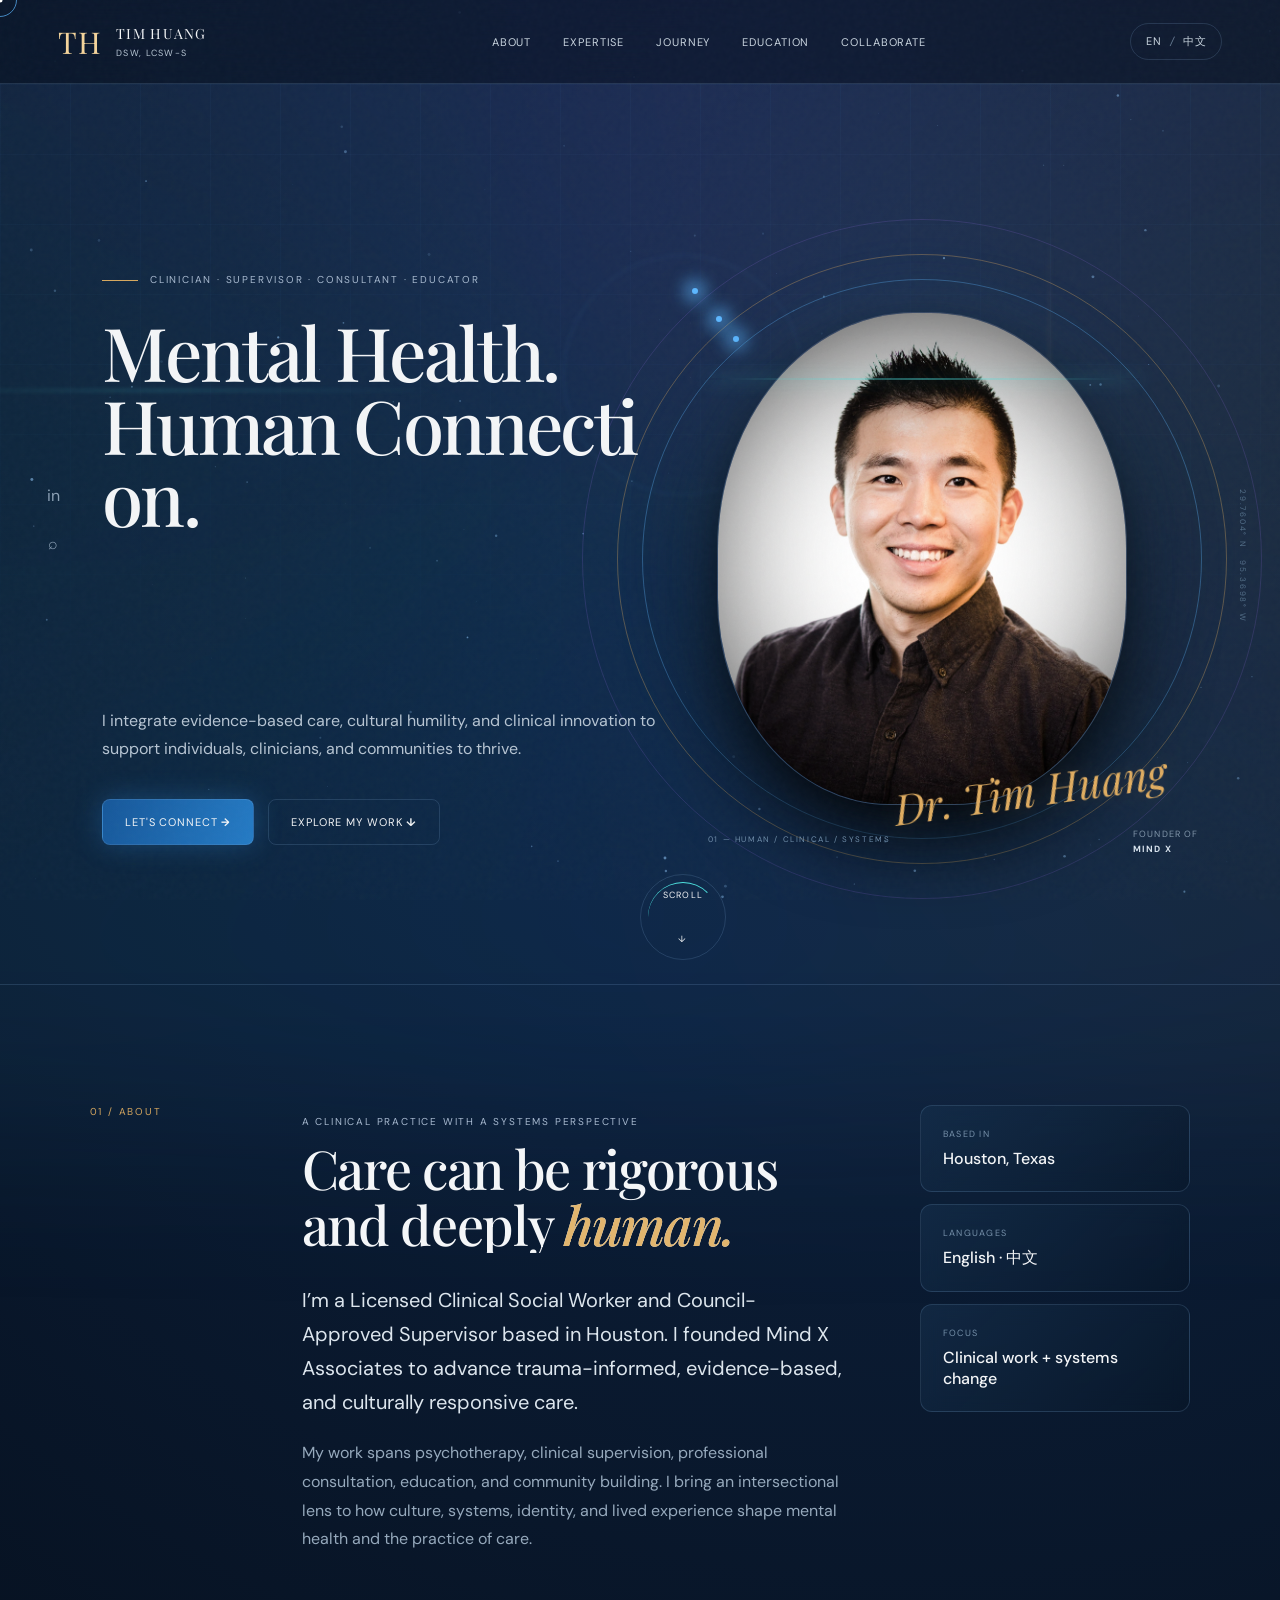
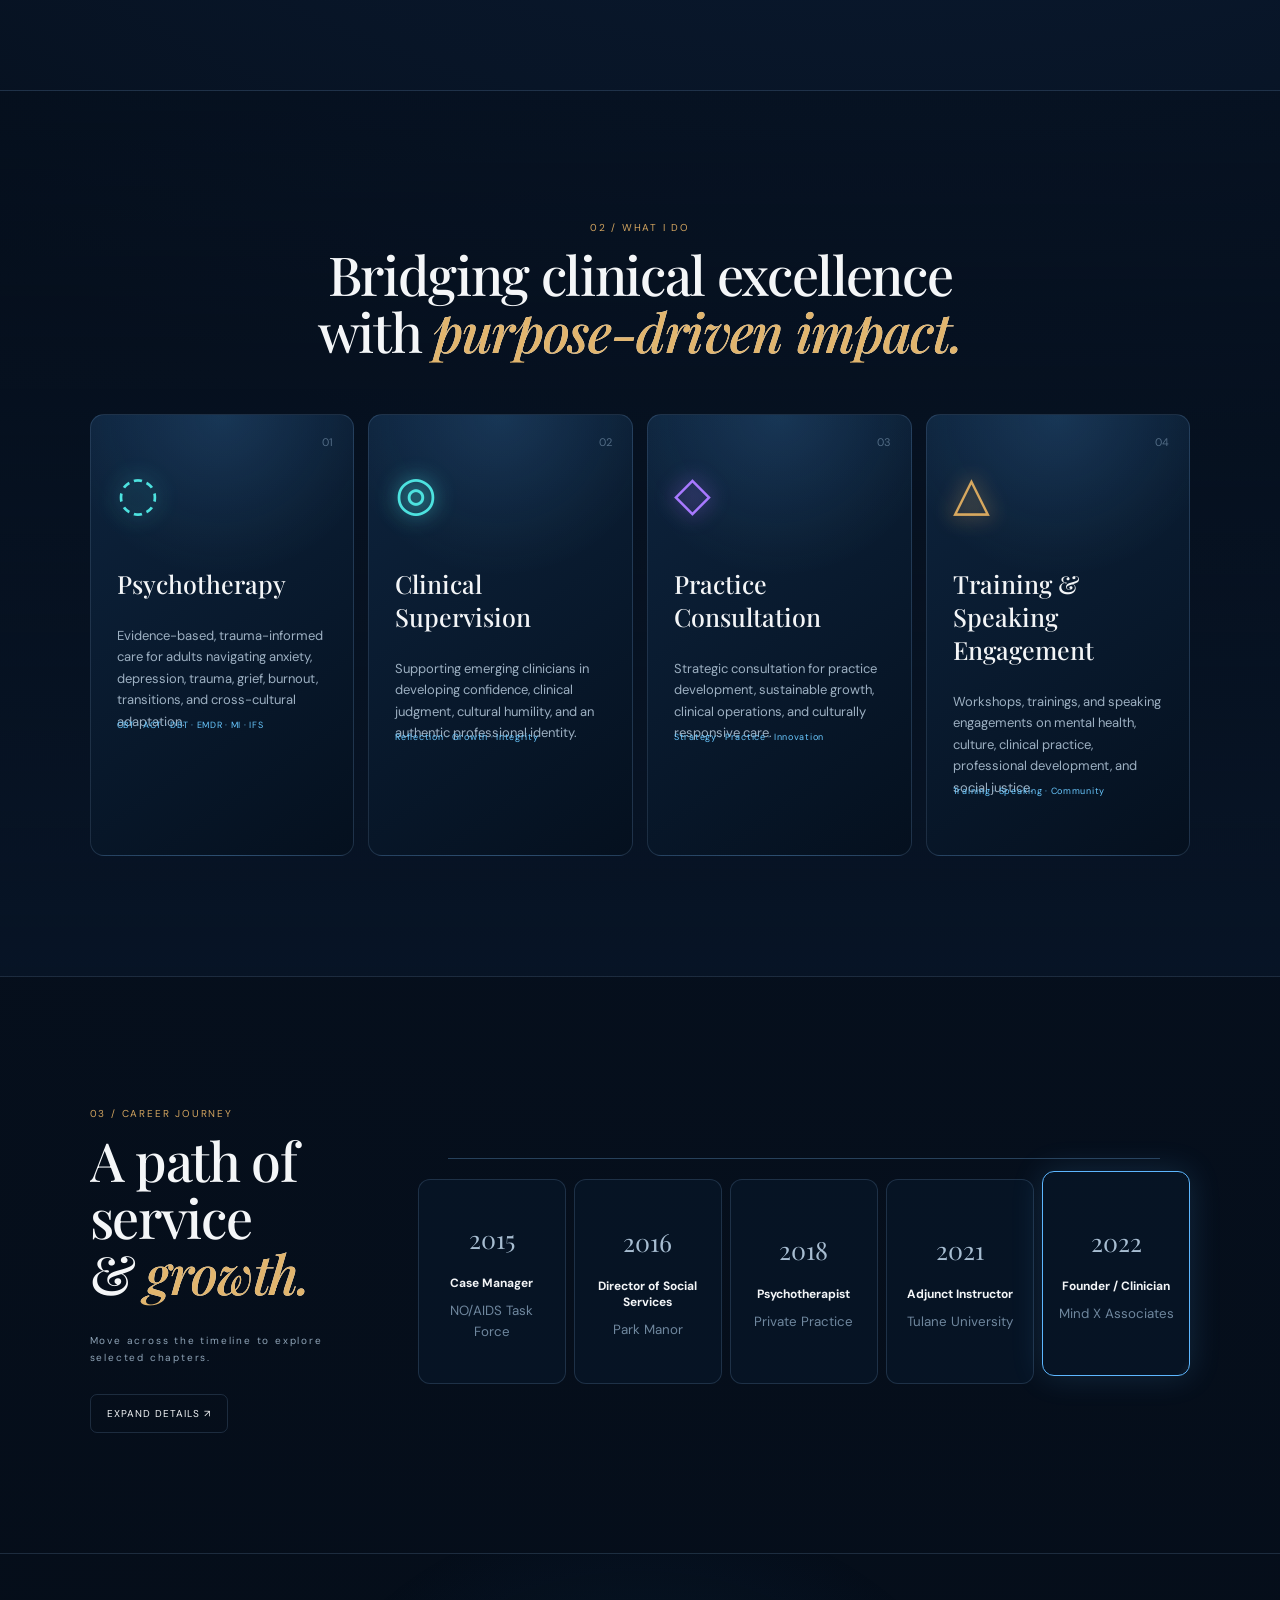
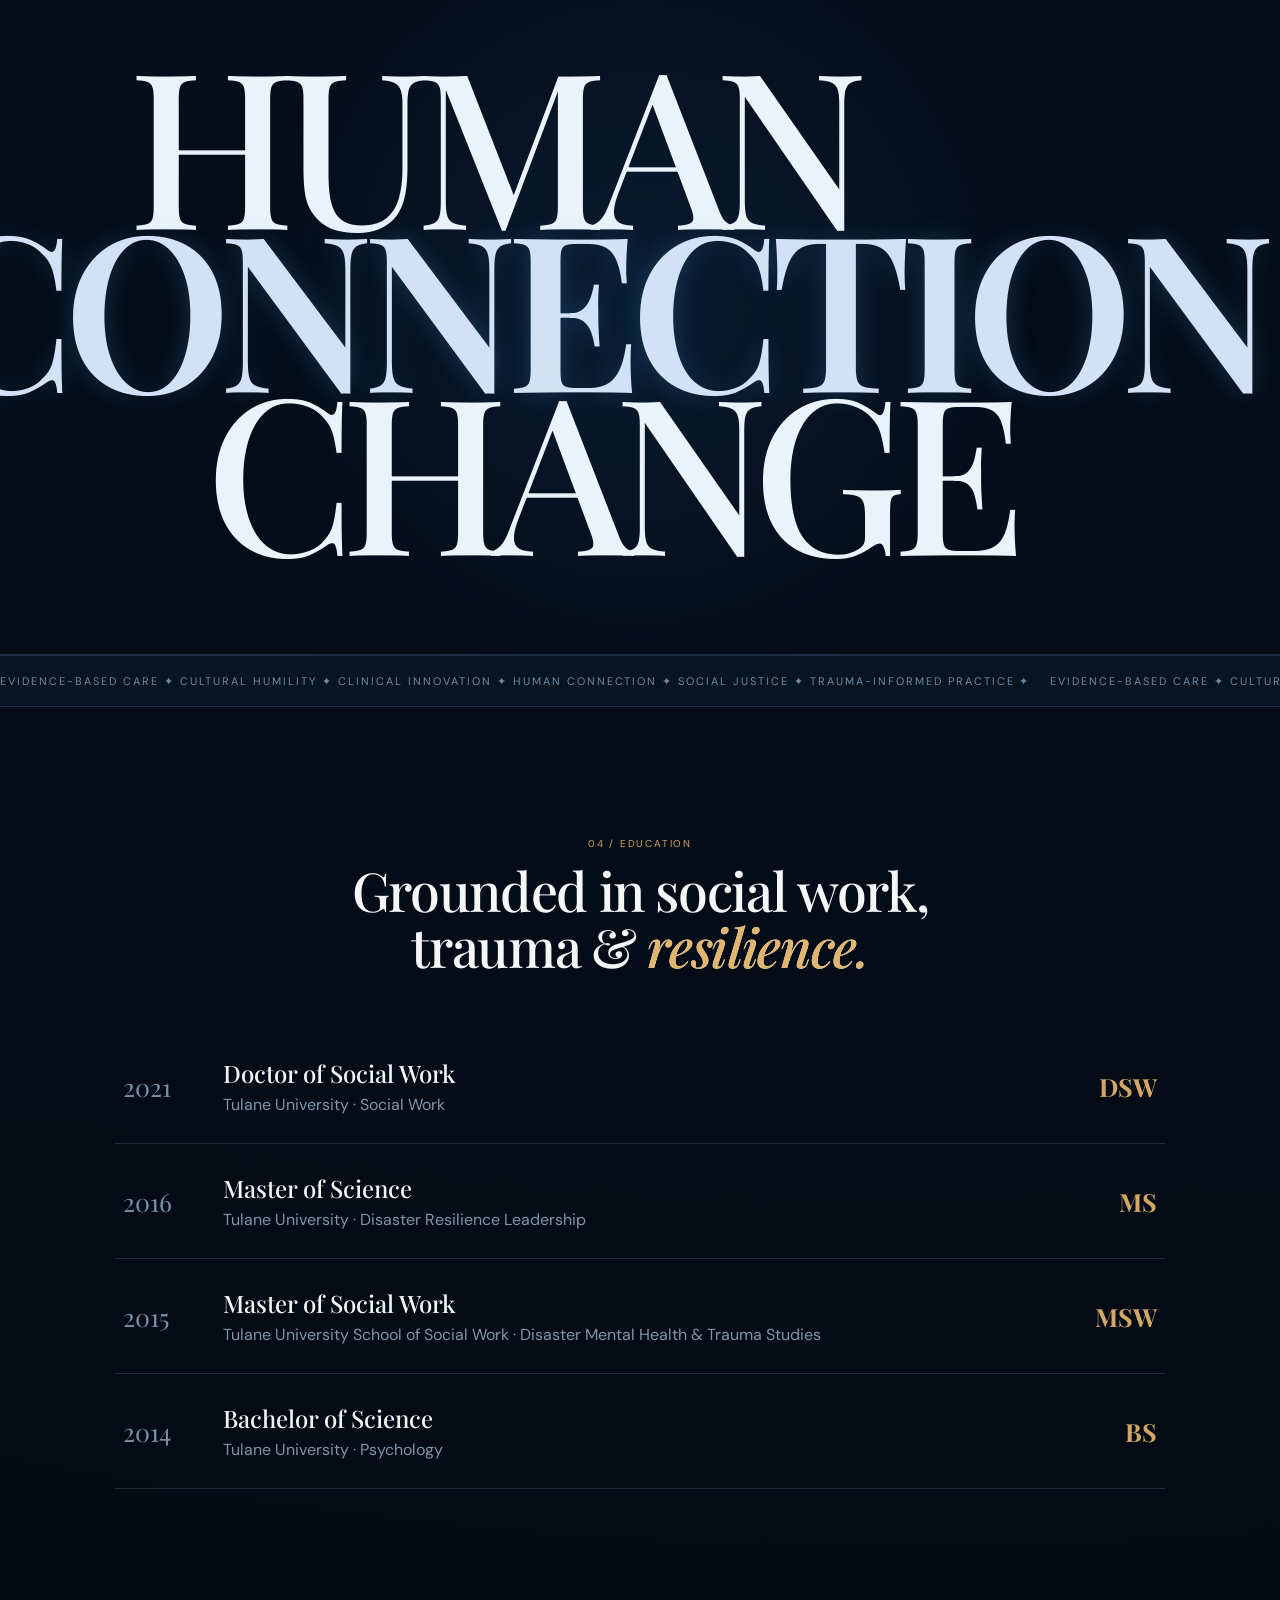
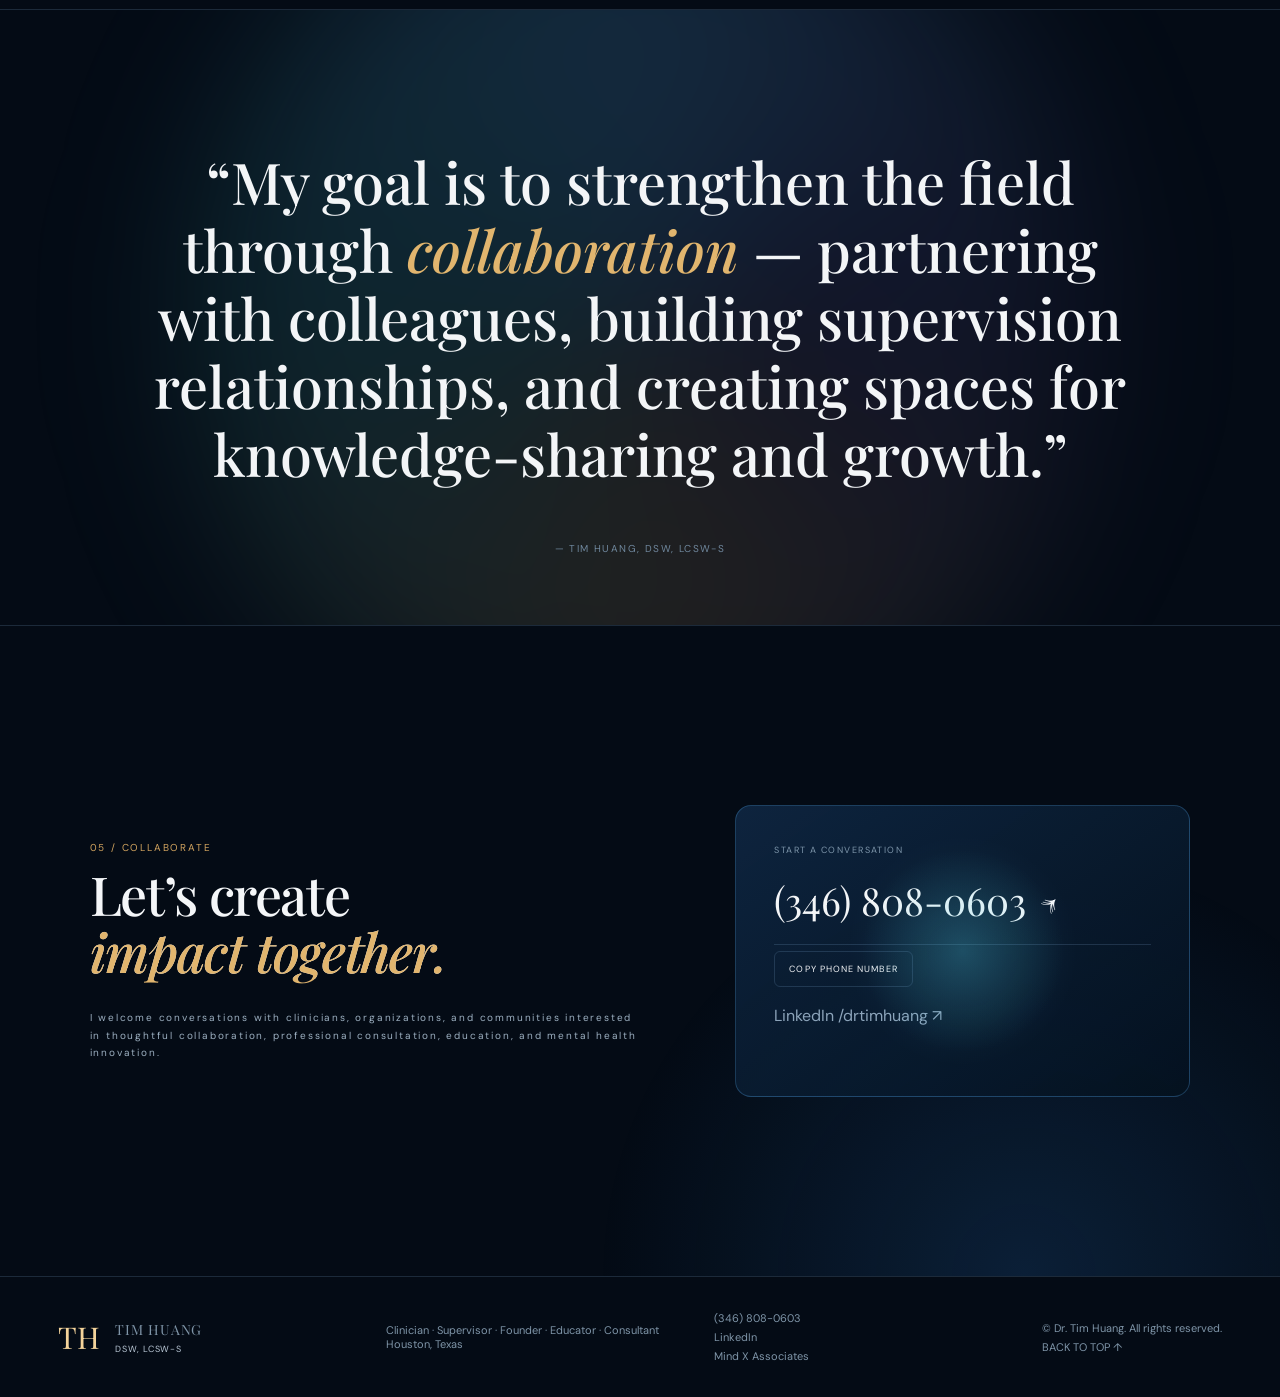
==== index.html @ 54f61d99 "portfolio updated" ====
<!doctype html><html lang="en"><head><meta charset="utf-8"><meta name="viewport" content="width=device-width,initial-scale=1"><title>Tim Huang, DSW, LCSW-S</title><meta name="description" content="Tim Huang, DSW, LCSW-S — clinician, supervisor, founder, educator and consultant working across mental health, culture, trauma-informed care and professional development."><meta name="theme-color" content="#07111f"><link rel="alternate" hreflang="zh-CN" href="zh.html"><link rel="stylesheet" href="style.css?v=signature-v4-elegant"></head><body><div class="preloader" aria-hidden="true"><div class="preloader-mark">TH</div><div class="preloader-line"><i></i></div></div><div class="noise"></div><div class="cursor-label">VIEW</div>
<canvas id="stars" aria-hidden="true"></canvas><div class="cursor-dot"></div><div class="cursor-ring"></div><div class="progress"></div>
<header class="nav"><a class="brand magnetic" href="#top"><span class="monogram">TH</span><span>TIM HUANG<small>DSW, LCSW-S</small></span></a><nav><a href="#about">About</a><a href="#expertise">Expertise</a><a href="#journey">Journey</a><a href="#education">Education</a><a href="#contact">Collaborate</a></nav><a class="lang magnetic" href="zh.html">EN <i>/</i> 中文</a></header>
<main id="top">
<section class="hero"><div class="hero-grid"></div><div class="hero-beam beam-a"></div><div class="hero-beam beam-b"></div><div class="hero-beam beam-c"></div><div class="hero-coordinates">29.7604° N &nbsp; 95.3698° W</div><div class="hero-copy" data-reveal><div class="kicker"><span></span>CLINICIAN · SUPERVISOR · CONSULTANT · EDUCATOR</div><h1>Mental Health.<br>Human Connection.<br><em>Meaningful Change.</em></h1><p>I integrate evidence-based care, cultural humility, and clinical innovation to support individuals, clinicians, and communities to thrive.</p><div class="actions"><a class="btn primary magnetic" href="#contact">LET'S CONNECT <b>→</b></a><a class="btn ghost magnetic" href="#journey">EXPLORE MY WORK <b>↓</b></a></div></div>
<div class="portrait-stage" data-reveal><div class="orbit o1"></div><div class="orbit o2"></div><div class="orbit o3"></div><div class="portrait-glow"></div><div class="scanline"></div><div class="portrait-index">01 — HUMAN / CLINICAL / SYSTEMS</div><div class="portrait-wrap"><img src="assets/tim-huang-profile.jpg" alt="Tim Huang, DSW, LCSW-S"></div><div class="signature">Dr. Tim Huang</div><div class="founder">FOUNDER OF<br><b>MIND X</b></div></div>
<div class="social-rail"><a href="https://www.linkedin.com/in/drtimhuang" aria-label="LinkedIn">in</a><a href="tel:+13468080603" aria-label="Phone">⌕</a></div><a class="scroll-cue" href="#about"><span>SCROLL</span><i>↓</i></a></section>
<section id="about" class="intro section"><div class="section-tag" data-reveal>01 / ABOUT</div><div class="intro-copy" data-reveal><p class="eyebrow">A CLINICAL PRACTICE WITH A SYSTEMS PERSPECTIVE</p><h2>Care can be rigorous<br>and deeply <em>human.</em></h2><p class="big">I’m a Licensed Clinical Social Worker and Council-Approved Supervisor based in Houston. I founded Mind X Associates to advance trauma-informed, evidence-based, and culturally responsive care.</p><p>My work spans psychotherapy, clinical supervision, professional consultation, education, and community building. I bring an intersectional lens to how culture, systems, identity, and lived experience shape mental health and the practice of care.</p></div><div class="about-side" data-reveal><div class="glass-card"><span>BASED IN</span><b>Houston, Texas</b></div><div class="glass-card"><span>LANGUAGES</span><b>English · 中文</b></div><div class="glass-card"><span>FOCUS</span><b>Clinical work + systems change</b></div></div></section>
<section id="expertise" class="expertise section"><div class="section-head" data-reveal><p>02 / WHAT I DO</p><h2>Bridging clinical excellence<br>with <em>purpose-driven impact.</em></h2></div><div class="expert-grid">
<article class="feature-card tilt" data-reveal><div class="icon brain">◌</div><span>01</span><h3>Psychotherapy</h3><p>Evidence-based, trauma-informed care for adults navigating anxiety, depression, trauma, grief, burnout, transitions, and cross-cultural adaptation.</p><div class="tags">CBT · ACT · DBT · EMDR · MI · IFS</div></article>
<article class="feature-card tilt" data-reveal><div class="icon">◎</div><span>02</span><h3>Clinical Supervision</h3><p>Supporting emerging clinicians in developing confidence, clinical judgment, cultural humility, and an authentic professional identity.</p><div class="tags">Reflection · Growth · Integrity</div></article>
<article class="feature-card tilt" data-reveal><div class="icon">◇</div><span>03</span><h3>Practice Consultation</h3><p>Strategic consultation for practice development, sustainable growth, clinical operations, and culturally responsive care.</p><div class="tags">Strategy · Practice · Innovation</div></article>
<article class="feature-card tilt" data-reveal><div class="icon">△</div><span>04</span><h3>Training & Speaking Engagement</h3><p>Workshops, trainings, and speaking engagements on mental health, culture, clinical practice, professional development, and social justice.</p><div class="tags">Training · Speaking · Community</div></article></div></section>
<section id="journey" class="journey section"><div class="journey-intro" data-reveal><p>03 / CAREER JOURNEY</p><h2>A path of service<br>& <em>growth.</em></h2><p>Move across the timeline to explore selected chapters.</p><button class="timeline-toggle magnetic" type="button">EXPAND DETAILS ↗</button></div><div class="timeline" data-reveal><div class="timeline-line"><i></i></div>
<button class="milestone" data-year="2015" data-title="NO/AIDS Task Force" data-detail="Social Work Intern / Case Manager — strengths-based biopsychosocial assessment, health education, care coordination, benefits navigation, and recovery support."><span>2015</span><b>Case Manager</b><small>NO/AIDS Task Force</small></button>
<button class="milestone" data-year="2016" data-title="Park Manor of Westchase" data-detail="Director of Social Services — led social services operations, interdisciplinary care planning, advocacy, discharge coordination, staff consultation, and MSW field supervision."><span>2016</span><b>Director of Social Services</b><small>Park Manor</small></button>
<button class="milestone" data-year="2018" data-title="Private Practice" data-detail="Psychotherapist — telehealth assessment and treatment for anxiety, depression, trauma, grief, self-development, life transitions, and cross-cultural adaptation."><span>2018</span><b>Psychotherapist</b><small>Private Practice</small></button>
<button class="milestone" data-year="2021" data-title="Tulane University" data-detail="Adjunct Instructor — taught SOWK 2510 Making Meaning of Trauma, examining traumatic suffering and the role of spirituality and faith."><span>2021</span><b>Adjunct Instructor</b><small>Tulane University</small></button>
<button class="milestone active" data-year="2022" data-title="Mind X Associates" data-detail="Founder / Clinician — directing a psychotherapy collective while providing psychotherapy, clinical supervision, practice consultation, and building a global professional support network."><span>2022</span><b>Founder / Clinician</b><small>Mind X Associates</small></button>
<div class="timeline-detail"><span>2022</span><h3>Mind X Associates</h3><p>Founder / Clinician — directing a psychotherapy collective while providing psychotherapy, clinical supervision, practice consultation, and building a global professional support network.</p></div></div></section>
<section class="interlude"><div class="interlude-word">HUMAN</div><div class="interlude-word outline">CONNECTION</div><div class="interlude-word">CHANGE</div></section><section class="principles"><div class="marquee"><span>EVIDENCE-BASED CARE ✦ CULTURAL HUMILITY ✦ CLINICAL INNOVATION ✦ HUMAN CONNECTION ✦ SOCIAL JUSTICE ✦ TRAUMA-INFORMED PRACTICE ✦ </span><span>EVIDENCE-BASED CARE ✦ CULTURAL HUMILITY ✦ CLINICAL INNOVATION ✦ HUMAN CONNECTION ✦ SOCIAL JUSTICE ✦ TRAUMA-INFORMED PRACTICE ✦ </span></div></section>
<section id="education" class="education section"><div class="section-head" data-reveal><p>04 / EDUCATION</p><h2>Grounded in social work,<br>trauma & <em>resilience.</em></h2></div><div class="degree-stack">
<article class="degree" data-reveal><span>2021</span><div><h3>Doctor of Social Work</h3><p>Tulane University · Social Work</p></div><b>DSW</b></article><article class="degree" data-reveal><span>2016</span><div><h3>Master of Science</h3><p>Tulane University · Disaster Resilience Leadership</p></div><b>MS</b></article><article class="degree" data-reveal><span>2015</span><div><h3>Master of Social Work</h3><p>Tulane University School of Social Work · Disaster Mental Health & Trauma Studies</p></div><b>MSW</b></article><article class="degree" data-reveal><span>2014</span><div><h3>Bachelor of Science</h3><p>Tulane University · Psychology</p></div><b>BS</b></article></div></section>
<section class="manifesto"><div class="manifesto-orb"></div><p data-reveal>“My goal is to strengthen the field through <em>collaboration</em> — partnering with colleagues, building supervision relationships, and creating spaces for knowledge-sharing and growth.”</p><span>— TIM HUANG, DSW, LCSW-S</span></section>
<section id="contact" class="contact section"><div class="contact-copy" data-reveal><p>05 / COLLABORATE</p><h2>Let’s create<br><em>impact together.</em></h2><p>I welcome conversations with clinicians, organizations, and communities interested in thoughtful collaboration, professional consultation, education, and mental health innovation.</p></div><div class="contact-panel tilt" data-reveal><span>START A CONVERSATION</span><a class="phone magnetic" href="tel:+13468080603">(346) 808-0603 <b>↗</b></a><button class="copy magnetic" data-copy="(346) 808-0603">COPY PHONE NUMBER</button><a href="https://www.linkedin.com/in/drtimhuang">LinkedIn /drtimhuang ↗</a><small class="copy-status"></small></div></section>
</main><footer><a class="brand" href="#top"><span class="monogram">TH</span><span>TIM HUANG<small>DSW, LCSW-S</small></span></a><p>Clinician · Supervisor · Founder · Educator · Consultant<br>Houston, Texas</p><div><a href="tel:+13468080603">(346) 808-0603</a><a href="https://www.linkedin.com/in/drtimhuang">LinkedIn</a><a href="https://www.mindx.us">Mind X Associates</a></div><div class="footer-end"><span>© Dr. Tim Huang. All rights reserved.</span><a href="#top">BACK TO TOP ↑</a></div></footer><script src="main.js?v=signature-v4-elegant"></script></body></html>
---- style.css ----
@import url('https://fonts.googleapis.com/css2?family=DM+Sans:wght@300;400;500;600&family=Playfair+Display:ital,wght@0,500;1,500&family=Noto+Sans+SC:wght@300;400;500;600&display=swap');
:root{--bg:#06101e;--bg2:#09182b;--panel:rgba(11,29,51,.72);--line:rgba(141,184,225,.18);--text:#f3f5f7;--muted:#91a4ba;--blue:#5db7ff;--cyan:#4de2df;--gold:#d7a85f;--violet:#a879ff;--serif:'Playfair Display',Georgia,serif;--sans:'DM Sans','PingFang SC','Microsoft YaHei',sans-serif}*{box-sizing:border-box}html{scroll-behavior:smooth}body{margin:0;background:radial-gradient(circle at 70% 5%,#10284a 0,#06101e 30%,#040b15 75%);color:var(--text);font-family:var(--sans);overflow-x:hidden}a{color:inherit;text-decoration:none}button{font:inherit;color:inherit}.progress{position:fixed;z-index:100;top:0;left:0;height:2px;width:0;background:linear-gradient(90deg,var(--blue),var(--cyan),var(--gold));box-shadow:0 0 16px var(--blue)}#stars{position:fixed;inset:0;width:100%;height:100%;z-index:-1;opacity:.65}.cursor-dot,.cursor-ring{position:fixed;pointer-events:none;z-index:999;transform:translate(-50%,-50%);border-radius:50%}.cursor-dot{width:5px;height:5px;background:#fff}.cursor-ring{width:34px;height:34px;border:1px solid rgba(93,183,255,.7);transition:width .2s,height .2s,border-color .2s}.cursor-ring.hover{width:58px;height:58px;border-color:var(--gold)}.nav{height:84px;position:fixed;z-index:90;top:0;left:0;right:0;display:flex;align-items:center;padding:0 4.5vw;border-bottom:1px solid var(--line);background:rgba(4,11,21,.45);backdrop-filter:blur(18px);transition:.3s}.nav.scrolled{height:68px;background:rgba(4,11,21,.82)}.brand{display:flex;align-items:center;gap:14px;min-width:230px;font-family:var(--serif);letter-spacing:.08em}.brand .monogram{font-size:30px;color:#f4d49b}.brand>span:last-child{font-size:14px}.brand small{display:block;font-family:var(--sans);font-size:9px;color:#b9c7d5;margin-top:4px}.nav nav{display:flex;gap:2.5vw;margin:auto}.nav nav a,.lang{font-size:11px;letter-spacing:.08em;text-transform:uppercase;color:#c9d5e0;position:relative}.nav nav a:after{content:'';position:absolute;left:0;right:100%;bottom:-9px;height:1px;background:var(--blue);transition:.3s}.nav nav a:hover:after{right:0}.lang{border:1px solid var(--line);padding:10px 15px;border-radius:22px}.lang i{color:#657b92;margin:0 4px}.hero{min-height:100vh;position:relative;display:grid;grid-template-columns:1.05fr .95fr;align-items:center;padding:130px 8vw 80px;overflow:hidden}.hero-grid{position:absolute;inset:0;background-image:linear-gradient(rgba(93,183,255,.035) 1px,transparent 1px),linear-gradient(90deg,rgba(93,183,255,.035) 1px,transparent 1px);background-size:70px 70px;mask-image:linear-gradient(to bottom,black,transparent 80%)}.hero-copy{position:relative;z-index:4;max-width:700px}.kicker,.eyebrow{font-size:10px;letter-spacing:.18em;color:#a8bad0}.kicker span{display:inline-block;width:36px;height:1px;background:var(--gold);vertical-align:middle;margin-right:12px}.hero h1,.section h2,.manifesto p{font-family:var(--serif);font-weight:500}.hero h1{font-size:clamp(54px,5.8vw,94px);line-height:.98;margin:30px 0 28px;letter-spacing:-.035em}.hero h1 em,.section h2 em,.manifesto em,.contact h2 em{font-style:italic;color:#e1b56e}.hero-copy>p{max-width:610px;color:#b7c5d3;line-height:1.75;font-size:16px}.actions{display:flex;gap:14px;margin-top:36px}.btn{padding:15px 22px;border-radius:8px;font-size:11px;letter-spacing:.08em;border:1px solid var(--line);position:relative;overflow:hidden}.btn.primary{background:linear-gradient(110deg,#17589a,#257bc5);box-shadow:0 0 28px rgba(55,151,240,.28)}.btn:before{content:'';position:absolute;inset:-2px;transform:translateX(-110%);background:linear-gradient(90deg,transparent,rgba(255,255,255,.18),transparent);transition:.55s}.btn:hover:before{transform:translateX(110%)}.portrait-stage{position:relative;height:min(700px,72vh);display:grid;place-items:center}.portrait-wrap{width:min(440px,32vw);aspect-ratio:.83;position:relative;z-index:4;border-radius:48% 48% 42% 42%;overflow:hidden;box-shadow:0 30px 80px #000,0 0 80px rgba(93,183,255,.18);border:1px solid rgba(255,255,255,.12);transform-style:preserve-3d}.portrait-wrap img{width:100%;height:100%;object-fit:cover;object-position:center 22%;filter:saturate(.88) contrast(1.02)}.portrait-glow{position:absolute;width:520px;height:520px;border-radius:50%;background:radial-gradient(circle,rgba(33,105,180,.32),transparent 68%);filter:blur(10px)}.orbit{position:absolute;border-radius:50%;border:1px solid rgba(93,183,255,.35);animation:spin 18s linear infinite}.o1{width:560px;height:560px}.o2{width:610px;height:610px;border-color:rgba(215,168,95,.35);animation-duration:28s;animation-direction:reverse}.o3{width:680px;height:680px;border-color:rgba(168,121,255,.16);animation-duration:40s}.orbit:after{content:'';position:absolute;width:6px;height:6px;background:var(--blue);border-radius:50%;top:10%;left:16%;box-shadow:0 0 18px 5px var(--blue)}@keyframes spin{to{transform:rotate(360deg)}}.signature{position:absolute;z-index:5;right:2%;bottom:10%;font-family:var(--serif);font-style:italic;font-size:42px;color:#e0ad61;transform:rotate(-8deg)}.zh-signature{font-family:'PingFang SC','Microsoft YaHei',sans-serif;font-style:normal;font-weight:300;letter-spacing:.12em}.founder{position:absolute;z-index:5;right:-4%;bottom:4%;font-size:9px;line-height:1.7;color:#8196aa;letter-spacing:.12em}.founder b{color:#d9e4ee}.social-rail{position:absolute;left:3vw;top:44%;display:grid;gap:18px;z-index:5}.social-rail a{color:#8ba0b5;border:1px solid transparent;width:30px;height:30px;display:grid;place-items:center;border-radius:50%;transition:.3s}.social-rail a:hover{border-color:var(--blue);color:#fff;box-shadow:0 0 20px rgba(93,183,255,.3)}.scroll-cue{position:absolute;bottom:24px;left:50%;z-index:5;display:grid;place-items:center;width:86px;height:86px;border:1px solid var(--line);border-radius:50%;font-size:9px;letter-spacing:.12em}.scroll-cue i{font-style:normal;margin-top:5px}.section{padding:120px 7vw;position:relative}.section-tag,.section-head>p,.journey-intro>p,.contact-copy>p{font-size:10px;letter-spacing:.18em;color:#d2a45f}.intro{display:grid;grid-template-columns:.5fr 2fr 1fr;gap:6vw;align-items:start;border-top:1px solid var(--line)}.intro h2,.section-head h2,.journey h2,.contact h2{font-size:clamp(40px,4.2vw,68px);line-height:1.05;margin:12px 0 30px;letter-spacing:-.025em}.intro-copy .big{font-size:20px;line-height:1.7;color:#dce5ed}.intro-copy>p:not(.big,.eyebrow){color:#96a9bc;line-height:1.8}.about-side{display:grid;gap:12px}.glass-card{padding:22px;border:1px solid var(--line);background:linear-gradient(135deg,rgba(22,49,78,.6),rgba(8,22,39,.5));border-radius:12px;backdrop-filter:blur(10px)}.glass-card span{display:block;font-size:9px;letter-spacing:.14em;color:#7690a9;margin-bottom:8px}.glass-card b{font-weight:500}.glass-card small{display:block;color:#7890a6;margin-top:5px}.expertise{background:linear-gradient(180deg,rgba(4,12,23,.3),rgba(8,21,39,.9));border-top:1px solid var(--line);border-bottom:1px solid var(--line)}.section-head{text-align:center;max-width:900px;margin:0 auto 55px}.expert-grid{display:grid;grid-template-columns:repeat(4,1fr);gap:14px;max-width:1500px;margin:auto}.feature-card{min-height:360px;padding:32px 26px;border:1px solid var(--line);border-radius:14px;background:radial-gradient(circle at var(--mx,50%) var(--my,0%),rgba(93,183,255,.15),transparent 35%),linear-gradient(145deg,rgba(15,38,65,.88),rgba(5,16,30,.88));position:relative;overflow:hidden;transition:border-color .3s,box-shadow .3s;transform-style:preserve-3d}.feature-card:hover{border-color:rgba(93,183,255,.48);box-shadow:0 22px 60px rgba(0,0,0,.35),0 0 35px rgba(93,183,255,.08)}.feature-card>span{position:absolute;right:20px;top:20px;color:#526c85;font-size:11px}.feature-card .icon{font-size:48px;color:var(--cyan);margin:15px 0 42px;text-shadow:0 0 20px currentColor}.feature-card:nth-child(3) .icon{color:var(--violet)}.feature-card:nth-child(4) .icon{color:var(--gold)}.feature-card h3{font-family:var(--serif);font-size:25px;font-weight:500}.feature-card p{color:#9db0c2;line-height:1.65;font-size:13px}.tags{position:absolute;bottom:26px;font-size:9px;letter-spacing:.08em;color:#69c8ff}.journey{display:grid;grid-template-columns:.65fr 2fr;gap:6vw;align-items:center}.journey-intro p:not(:first-child){color:#8fa4b7;line-height:1.7}.timeline-toggle{background:transparent;border:1px solid var(--line);border-radius:7px;padding:12px 16px;font-size:10px;letter-spacing:.1em;margin-top:18px}.timeline{position:relative;display:grid;grid-template-columns:repeat(5,1fr);gap:8px;padding-top:34px}.timeline-line{position:absolute;left:4%;right:4%;top:13px;height:1px;background:#27415b}.timeline-line i{display:block;width:54%;height:100%;background:linear-gradient(90deg,var(--blue),var(--cyan));box-shadow:0 0 10px var(--blue)}.milestone{min-height:205px;padding:25px 15px;background:rgba(8,23,41,.72);border:1px solid var(--line);border-radius:12px;text-align:center;cursor:pointer;transition:.35s;position:relative}.milestone:before{content:'';position:absolute;top:-26px;left:50%;width:7px;height:7px;border-radius:50%;background:#7591aa;box-shadow:0 0 0 5px var(--bg)}.milestone:hover,.milestone.active{transform:translateY(-8px);border-color:var(--blue);box-shadow:0 0 32px rgba(93,183,255,.16)}.milestone.active:before{background:var(--cyan);box-shadow:0 0 15px var(--cyan),0 0 0 5px var(--bg)}.milestone span{font-family:var(--serif);font-size:25px;color:#a7bdd1}.milestone b{display:block;font-size:12px;margin:20px 0 8px}.milestone small{color:#6f879e}.timeline-detail{display:none;grid-column:1/-1;margin-top:12px;padding:24px;border:1px solid rgba(93,183,255,.28);background:rgba(12,33,57,.8);border-radius:12px}.timeline.expanded .timeline-detail{display:block;animation:fade .4s}.timeline-detail span{color:var(--cyan);font-family:var(--serif);font-size:28px}.timeline-detail h3{font-size:20px;margin:5px 0}.timeline-detail p{color:#9eb1c3;line-height:1.7;margin-bottom:0}@keyframes fade{from{opacity:0;transform:translateY(8px)}}.principles{overflow:hidden;border-block:1px solid var(--line);padding:18px 0;background:#071424}.marquee{display:flex;width:max-content;animation:marquee 35s linear infinite;color:#6f8ba5;font-size:11px;letter-spacing:.18em}.marquee span{padding-right:20px}@keyframes marquee{to{transform:translateX(-50%)}}.degree-stack{max-width:1050px;margin:auto}.degree{display:grid;grid-template-columns:100px 1fr 90px;align-items:center;padding:28px 8px;border-bottom:1px solid var(--line);transition:.3s}.degree:hover{padding-left:20px;background:linear-gradient(90deg,rgba(93,183,255,.06),transparent)}.degree>span{font-family:var(--serif);font-size:25px;color:#7991a8}.degree h3{font-family:var(--serif);font-size:24px;font-weight:500;margin:0 0 5px}.degree p{color:#7f96aa;margin:0}.degree>b{font-family:var(--serif);font-size:25px;color:#d3a763;text-align:right}.manifesto{min-height:560px;display:grid;place-items:center;text-align:center;position:relative;overflow:hidden;padding:80px 10vw;border-block:1px solid var(--line)}.manifesto p{font-size:clamp(36px,4.5vw,70px);max-width:1200px;line-height:1.18;position:relative;z-index:2}.manifesto>span{position:absolute;bottom:70px;color:#70889e;font-size:10px;letter-spacing:.14em}.manifesto-orb{position:absolute;width:650px;height:650px;border-radius:50%;background:radial-gradient(circle,rgba(43,126,204,.18),transparent 62%);animation:pulse 5s ease-in-out infinite}@keyframes pulse{50%{transform:scale(1.15);opacity:.7}}.contact{display:grid;grid-template-columns:1.1fr .9fr;gap:7vw;align-items:center;min-height:650px;background:radial-gradient(circle at 80% 100%,rgba(35,105,177,.22),transparent 35%)}.contact-copy>p:last-child{color:#9db0c1;max-width:650px;line-height:1.75}.contact-panel{padding:38px;border:1px solid rgba(93,183,255,.25);background:linear-gradient(145deg,rgba(17,45,76,.75),rgba(5,17,31,.8));border-radius:16px;display:grid;gap:18px}.contact-panel>span{font-size:9px;letter-spacing:.16em;color:#7e96ab}.contact-panel .phone{font-family:var(--serif);font-size:clamp(28px,3vw,48px);border-bottom:1px solid var(--line);padding-bottom:18px}.contact-panel>a:not(.phone){color:#8ca4ba}.copy{width:max-content;background:transparent;border:1px solid var(--line);padding:11px 14px;border-radius:6px;font-size:9px;letter-spacing:.12em}.copy-status{color:var(--cyan);min-height:14px}footer{display:grid;grid-template-columns:1fr 1fr 1fr auto;gap:30px;align-items:center;padding:34px 4.5vw;border-top:1px solid var(--line);color:#7f95a8;font-size:11px}footer div{display:grid;gap:5px}footer>a:last-child{font-size:9px;letter-spacing:.1em;color:#6eaee5}[data-reveal]{opacity:0;transform:translateY(28px);transition:opacity .8s ease,transform .8s cubic-bezier(.2,.7,.2,1)}[data-reveal].visible{opacity:1;transform:none}.tilt{transition:transform .16s ease-out}.magnetic{transition:transform .18s ease-out}
@media(max-width:1050px){.nav nav{display:none}.hero{grid-template-columns:1fr;padding-top:130px}.portrait-stage{height:600px}.portrait-wrap{width:min(420px,72vw)}.hero-copy{text-align:center;margin:auto}.kicker{justify-content:center}.actions{justify-content:center}.social-rail{display:none}.intro{grid-template-columns:1fr}.expert-grid{grid-template-columns:1fr 1fr}.journey{grid-template-columns:1fr}.contact{grid-template-columns:1fr}.founder{right:5%}footer{grid-template-columns:1fr 1fr}.cursor-dot,.cursor-ring{display:none}}@media(max-width:650px){.nav{padding:0 20px}.brand{min-width:0}.brand .monogram{font-size:25px}.brand>span:last-child{font-size:11px}.lang{font-size:9px;padding:8px 10px}.hero{padding:110px 22px 60px;min-height:auto}.hero h1{font-size:48px}.hero-copy>p{font-size:14px}.portrait-stage{height:470px}.portrait-wrap{width:78vw}.o1{width:360px;height:360px}.o2{width:410px;height:410px}.o3{width:450px;height:450px}.signature{font-size:28px;right:5%}.founder{display:none}.scroll-cue{display:none}.section{padding:85px 22px}.expert-grid{grid-template-columns:1fr}.feature-card{min-height:320px}.timeline{grid-template-columns:1fr 1fr}.timeline-line{display:none}.milestone:before{display:none}.timeline-detail{grid-column:1/-1}.degree{grid-template-columns:65px 1fr 45px}.degree h3{font-size:19px}.manifesto{min-height:480px;padding:70px 22px}.manifesto p{font-size:35px}.contact{padding-top:90px;padding-bottom:90px}.contact-panel{padding:25px}.contact-panel .phone{font-size:29px}footer{grid-template-columns:1fr;padding:35px 22px}.actions{flex-direction:column}.btn{text-align:center}}
@media(prefers-reduced-motion:reduce){*{animation:none!important;scroll-behavior:auto!important;transition-duration:.01ms!important}.cursor-dot,.cursor-ring{display:none}[data-reveal]{opacity:1;transform:none}}

/* Signature V2: intentionally visible motion */
body:before{content:"";position:fixed;inset:-25%;z-index:-2;pointer-events:none;background:conic-gradient(from 180deg at 50% 50%,rgba(27,93,168,.15),rgba(77,226,223,.06),rgba(168,121,255,.10),rgba(215,168,95,.08),rgba(27,93,168,.15));filter:blur(90px);animation:auroraDrift 18s ease-in-out infinite alternate}
@keyframes auroraDrift{0%{transform:translate3d(-3%,-2%,0) rotate(-4deg) scale(1)}100%{transform:translate3d(4%,3%,0) rotate(7deg) scale(1.12)}}
.hero-copy{animation:heroBreath 7s ease-in-out infinite alternate}
@keyframes heroBreath{to{transform:translateY(-8px)}}
.portrait-wrap{animation:portraitFloat 6s ease-in-out infinite}
@keyframes portraitFloat{0%,100%{translate:0 0}50%{translate:0 -14px}}
.portrait-glow{animation:glowPulse 4.5s ease-in-out infinite}
@keyframes glowPulse{50%{transform:scale(1.13);opacity:.68}}
.signature{animation:signatureFloat 5s ease-in-out infinite alternate}
@keyframes signatureFloat{to{transform:rotate(-5deg) translateY(-8px)}}
.scroll-cue{animation:cuePulse 2.2s ease-in-out infinite}
@keyframes cuePulse{50%{box-shadow:0 0 0 12px rgba(93,183,255,.04),0 0 32px rgba(93,183,255,.16);transform:translateY(5px)}}
.feature-card .icon{animation:iconGlow 3s ease-in-out infinite alternate}
.feature-card:nth-child(2) .icon{animation-delay:.45s}.feature-card:nth-child(3) .icon{animation-delay:.9s}.feature-card:nth-child(4) .icon{animation-delay:1.35s}
@keyframes iconGlow{to{transform:translateY(-7px) scale(1.06);filter:brightness(1.2)}}
.milestone.active{animation:activeMilestone 2.6s ease-in-out infinite}
@keyframes activeMilestone{50%{box-shadow:0 0 50px rgba(93,183,255,.28)}}
.hero h1 em{background:linear-gradient(90deg,#e1b56e,#fff0c8,#79c8ff,#e1b56e);background-size:260% 100%;-webkit-background-clip:text;background-clip:text;color:transparent!important;animation:shimmerText 7s linear infinite}
@keyframes shimmerText{to{background-position:260% 0}}
.section-tag,.eyebrow{animation:labelGlow 3.8s ease-in-out infinite alternate}@keyframes labelGlow{to{text-shadow:0 0 18px rgba(93,183,255,.55);color:#d8e9f8}}
@media(prefers-reduced-motion:reduce){body:before,.hero-copy,.portrait-wrap,.portrait-glow,.signature,.scroll-cue,.feature-card .icon,.milestone.active,.hero h1 em,.section-tag,.eyebrow{animation-duration:18s!important;animation-iteration-count:1!important}}
\nbody:after{content:"";position:fixed;left:var(--px,-1000px);top:var(--py,-1000px);width:520px;height:520px;transform:translate(-50%,-50%);border-radius:50%;pointer-events:none;z-index:1;background:radial-gradient(circle,rgba(93,183,255,.09),rgba(77,226,223,.025) 38%,transparent 70%);mix-blend-mode:screen}main,.nav,footer{position:relative;z-index:2}\n


/* SIGNATURE V3 — MAX INTERACTION */
html[lang="zh-CN"] body{font-family:'Noto Sans SC','PingFang SC','Microsoft YaHei',system-ui,sans-serif;font-weight:300}
html[lang="zh-CN"] .hero h1,html[lang="zh-CN"] .section h2,html[lang="zh-CN"] .journey h2,html[lang="zh-CN"] .contact h2,html[lang="zh-CN"] .manifesto p{font-family:'Noto Sans SC','PingFang SC','Microsoft YaHei',sans-serif;font-weight:300;letter-spacing:-.035em;line-height:1.12}
html[lang="zh-CN"] .hero h1 em,html[lang="zh-CN"] .section h2 em,html[lang="zh-CN"] .manifesto em,html[lang="zh-CN"] .contact h2 em{font-family:inherit;font-style:normal;font-weight:500;letter-spacing:-.02em}
html[lang="zh-CN"] .zh-signature{font-family:'Noto Sans SC','PingFang SC',sans-serif;font-style:normal;font-weight:300;letter-spacing:.16em}
html[lang="zh-CN"] .hero-copy>p,html[lang="zh-CN"] .intro-copy p,html[lang="zh-CN"] .feature-card p{line-height:1.9}

.noise{position:fixed;inset:0;z-index:200;pointer-events:none;opacity:.035;background-image:url("data:image/svg+xml,%3Csvg viewBox='0 0 180 180' xmlns='http://www.w3.org/2000/svg'%3E%3Cfilter id='n'%3E%3CfeTurbulence type='fractalNoise' baseFrequency='.9' numOctaves='3' stitchTiles='stitch'/%3E%3C/filter%3E%3Crect width='100%25' height='100%25' filter='url(%23n)' opacity='.65'/%3E%3C/svg%3E")}
.preloader{position:fixed;inset:0;z-index:1000;background:#030914;display:grid;place-items:center;align-content:center;gap:24px;transition:opacity .8s cubic-bezier(.2,.8,.2,1),visibility .8s}.preloader.done{opacity:0;visibility:hidden}.preloader-mark{font-family:var(--serif);font-size:clamp(70px,12vw,180px);color:#f0d09b;letter-spacing:-.08em;animation:loaderPulse 1.2s ease-in-out infinite alternate}.preloader-line{width:min(320px,60vw);height:1px;background:#18324f;overflow:hidden}.preloader-line i{display:block;width:35%;height:100%;background:linear-gradient(90deg,transparent,var(--cyan),#fff,var(--gold),transparent);animation:loadLine 1.2s ease-in-out infinite}@keyframes loadLine{from{transform:translateX(-120%)}to{transform:translateX(320%)}}@keyframes loaderPulse{to{filter:drop-shadow(0 0 35px rgba(93,183,255,.45));transform:scale(1.035)}}
.hero{perspective:1200px}.hero-beam{position:absolute;pointer-events:none;filter:blur(2px);opacity:.5;mix-blend-mode:screen}.beam-a{width:45vw;height:1px;left:-10vw;top:34%;background:linear-gradient(90deg,transparent,var(--cyan),transparent);animation:beamA 7s ease-in-out infinite}.beam-b{height:55vh;width:1px;right:18%;top:15%;background:linear-gradient(transparent,var(--gold),transparent);animation:beamB 9s ease-in-out infinite}.beam-c{width:240px;height:240px;border:1px solid rgba(93,183,255,.28);border-radius:50%;left:44%;top:19%;animation:beamC 12s linear infinite}@keyframes beamA{50%{transform:translateX(75vw) rotate(-8deg);opacity:.9}}@keyframes beamB{50%{transform:translateY(25vh) rotate(12deg);opacity:.85}}@keyframes beamC{to{transform:rotate(360deg) scale(1.5);opacity:0}}
.hero-coordinates{position:absolute;right:2.5vw;top:45%;writing-mode:vertical-rl;font-size:8px;letter-spacing:.22em;color:#526e88;z-index:3}.portrait-index{position:absolute;left:8%;bottom:6%;z-index:6;font-size:8px;letter-spacing:.2em;color:#6f8da9}.scanline{position:absolute;z-index:7;width:min(460px,34vw);height:2px;top:22%;background:linear-gradient(90deg,transparent,rgba(77,226,223,.9),transparent);box-shadow:0 0 18px var(--cyan);opacity:.5;animation:scan 4.5s ease-in-out infinite}@keyframes scan{0%,100%{transform:translateY(0);opacity:0}15%{opacity:.6}50%{transform:translateY(390px);opacity:.35}85%{opacity:.6}}
.hero h1{transform-style:preserve-3d}.hero h1 br{user-select:none}.hero h1{animation:none}.hero h1 .char{display:inline-block;will-change:transform;transition:transform .12s ease-out,text-shadow .2s}
.hero-copy{animation:none}.portrait-stage{transform-style:preserve-3d}.portrait-wrap{animation:portraitFloat 4.8s ease-in-out infinite;will-change:transform,filter}.portrait-wrap:after{content:'';position:absolute;inset:0;background:linear-gradient(110deg,transparent 35%,rgba(255,255,255,.13) 49%,transparent 63%);transform:translateX(-140%);animation:portraitSheen 6s ease-in-out infinite}@keyframes portraitSheen{45%,100%{transform:translateX(140%)}}
.orbit{filter:drop-shadow(0 0 7px rgba(93,183,255,.2))}.o1{animation-duration:10s}.o2{animation-duration:16s}.o3{animation-duration:22s}
.scroll-cue:before{content:'';position:absolute;inset:7px;border-radius:50%;border-top:1px solid var(--cyan);border-right:1px solid transparent;animation:spin 2.2s linear infinite}
.feature-card{isolation:isolate}.feature-card:after{content:'';position:absolute;inset:-1px;border-radius:inherit;background:conic-gradient(from var(--angle,0deg),transparent 0 72%,rgba(93,183,255,.8),rgba(77,226,223,.8),transparent 86%);z-index:-1;opacity:0;transition:opacity .3s}.feature-card:hover:after{opacity:1;animation:borderSpin 2s linear infinite}@property --angle{syntax:'<angle>';initial-value:0deg;inherits:false}@keyframes borderSpin{to{--angle:360deg}}
.feature-card:hover .icon{transform:translateZ(55px) scale(1.18) rotate(-5deg)!important}.feature-card h3,.feature-card p,.feature-card .tags{transform:translateZ(25px)}
.interlude{height:78vh;min-height:600px;display:flex;flex-direction:column;justify-content:center;overflow:hidden;border-block:1px solid var(--line);background:radial-gradient(circle at 50% 50%,rgba(23,79,135,.22),transparent 55%)}.interlude-word{font-family:var(--serif);font-size:clamp(90px,17vw,280px);line-height:.75;white-space:nowrap;font-weight:500;letter-spacing:-.07em;color:#eaf3fa;transform:translateX(var(--shift,0));will-change:transform}.interlude-word:nth-child(1){--shift:-8vw}.interlude-word:nth-child(2){--shift:12vw}.interlude-word:nth-child(3){--shift:-2vw}.interlude-word.outline{color:#dcecff;-webkit-text-stroke:0;text-shadow:0 0 28px rgba(93,183,255,.22);opacity:.96}
.timeline-line i{width:0;transition:width .2s linear}.milestone{overflow:hidden}.milestone:after{content:'';position:absolute;inset:0;background:linear-gradient(120deg,transparent 20%,rgba(93,183,255,.08),transparent 75%);transform:translateX(-120%);transition:.6s}.milestone:hover:after{transform:translateX(120%)}
.degree{position:relative;overflow:hidden}.degree:before{content:'';position:absolute;left:0;top:0;bottom:0;width:2px;background:linear-gradient(var(--cyan),var(--blue),var(--gold));transform:scaleY(0);transform-origin:bottom;transition:.45s}.degree:hover:before{transform:scaleY(1)}
.manifesto-orb{width:900px;height:900px;background:conic-gradient(from 0deg,rgba(93,183,255,.18),rgba(168,121,255,.08),rgba(215,168,95,.14),rgba(77,226,223,.12),rgba(93,183,255,.18));filter:blur(80px);animation:manifestoSpin 18s linear infinite}@keyframes manifestoSpin{to{transform:rotate(360deg) scale(1.12)}}
.contact-panel{overflow:hidden}.contact-panel:before{content:'';position:absolute;width:220px;height:220px;border-radius:50%;background:radial-gradient(circle,rgba(77,226,223,.2),transparent 65%);left:var(--cx,50%);top:var(--cy,50%);transform:translate(-50%,-50%);pointer-events:none;transition:opacity .2s}.contact-panel .phone b{display:inline-block;animation:arrowDance 1.5s ease-in-out infinite}@keyframes arrowDance{50%{transform:translate(6px,-6px)}}
.cursor-label{position:fixed;z-index:1001;pointer-events:none;transform:translate(20px,20px);font-size:8px;letter-spacing:.16em;color:#fff;opacity:0;transition:opacity .2s}.cursor-label.show{opacity:.8}
body.page-ready .hero-copy>*{animation:heroIn .9s both cubic-bezier(.2,.75,.2,1)}body.page-ready .hero-copy>*:nth-child(2){animation-delay:.12s}body.page-ready .hero-copy>*:nth-child(3){animation-delay:.22s}body.page-ready .hero-copy>*:nth-child(4){animation-delay:.32s}@keyframes heroIn{from{opacity:0;transform:translateY(45px) rotateX(8deg);filter:blur(8px)}to{opacity:1;transform:none;filter:none}}
@media(max-width:1050px){.hero-coordinates,.portrait-index{display:none}.interlude{height:55vh;min-height:430px}.interlude-word{font-size:20vw}.scanline{width:75vw}}
@media(max-width:650px){.interlude{height:420px;min-height:0}.interlude-word{font-size:22vw;line-height:.9}.hero-beam{opacity:.25}.scanline{display:none}}
@media(prefers-reduced-motion:reduce){.preloader{display:none}.hero-beam,.scanline,.portrait-wrap:after,.interlude-word{animation:none!important}.interlude-word{transform:none!important}}

/* Signature V4 — elegant interaction refinements */
.portrait-wrap{animation:portraitBreathe 8s cubic-bezier(.45,0,.55,1) infinite;transition:box-shadow .7s ease,filter .7s ease;transform:none!important;rotate:none!important}
.portrait-wrap:hover{box-shadow:0 34px 95px #000,0 0 105px rgba(93,183,255,.28);filter:brightness(1.035)}
.portrait-wrap img{transition:transform 1.2s cubic-bezier(.2,.75,.2,1),filter 1.2s ease}
.portrait-wrap:hover img{transform:scale(1.018);filter:saturate(.94) contrast(1.035)}
@keyframes portraitBreathe{0%,100%{translate:0 0}50%{translate:0 -7px}}
.signature{white-space:nowrap;text-shadow:0 0 24px rgba(215,168,95,.18)}

.feature-card{--sx:50%;--sy:50%;--spark:0;isolation:isolate}
.feature-card:before{content:'';position:absolute;inset:0;border-radius:inherit;pointer-events:none;z-index:0;background:radial-gradient(circle 105px at var(--sx) var(--sy),rgba(255,255,255,.20) 0,rgba(93,183,255,.16) 12%,rgba(77,226,223,.08) 31%,transparent 68%);opacity:var(--spark);transition:opacity .24s ease;mix-blend-mode:screen}
.feature-card:after{content:'';position:absolute;width:5px;height:5px;left:var(--sx);top:var(--sy);border-radius:50%;pointer-events:none;z-index:3;background:#fff;opacity:var(--spark);transform:translate(-50%,-50%);box-shadow:0 0 7px 2px #fff,0 0 18px 7px rgba(93,183,255,.85),18px -10px 0 -1px rgba(215,168,95,.75),-14px 13px 0 -1px rgba(77,226,223,.75),9px 18px 0 -2px rgba(255,255,255,.8);transition:opacity .18s ease}
.feature-card>*{position:relative;z-index:2}.feature-card.spark{--spark:1}
.feature-card.spark .icon{filter:drop-shadow(0 0 14px currentColor);transform:translateY(-3px) scale(1.04)}
.feature-card .icon{transition:transform .6s cubic-bezier(.2,.8,.2,1),filter .6s ease}
.feature-card.spark{border-color:rgba(125,205,255,.55);box-shadow:0 24px 70px rgba(0,0,0,.38),0 0 38px rgba(93,183,255,.13)}

.feature-card .spark-particle{position:absolute;z-index:4;width:3px;height:3px;border-radius:50%;pointer-events:none;background:#fff;box-shadow:0 0 8px rgba(93,183,255,.9);animation:cursorSpark .65s cubic-bezier(.15,.7,.2,1) forwards}
@keyframes cursorSpark{from{opacity:1;transform:translate(-50%,-50%) scale(1)}to{opacity:0;transform:translate(calc(-50% + var(--dx)),calc(-50% + var(--dy))) scale(.15)}}

.section-head h2,.intro h2,.journey-intro h2,.contact h2{background:linear-gradient(100deg,#f4f6f8 0%,#f4f6f8 44%,#b8ddff 50%,#f4f6f8 56%,#f4f6f8 100%);background-size:240% auto;background-position:100% center;-webkit-background-clip:text;background-clip:text;color:transparent;animation:headingLustre 11s ease-in-out infinite}
.section-head h2 em,.intro h2 em,.journey-intro h2 em,.contact h2 em{-webkit-text-fill-color:#e1b56e}
@keyframes headingLustre{0%,72%,100%{background-position:100% center}84%{background-position:0 center}}
.milestone{overflow:hidden}.milestone:after{content:'';position:absolute;inset:-60% -30%;background:linear-gradient(115deg,transparent 42%,rgba(255,255,255,.12) 49%,transparent 56%);transform:translateX(-70%) rotate(8deg);transition:transform .9s ease;pointer-events:none}.milestone:hover:after,.milestone.active:after{transform:translateX(70%) rotate(8deg)}
.contact-panel{position:relative;overflow:hidden}.contact-panel:after{content:'';position:absolute;inset:0;pointer-events:none;background:radial-gradient(circle 160px at var(--cx,50%) var(--cy,50%),rgba(93,183,255,.13),transparent 72%);opacity:.8}
@media(prefers-reduced-motion:reduce){.portrait-wrap,.section-head h2,.intro h2,.journey-intro h2,.contact h2{animation:none!important}.feature-card .spark-particle{display:none}}

/* V4.1 clarity refinements */
.contact-panel .phone{margin-bottom:-8px}.contact-panel .copy{margin-top:-4px}.interlude-word.outline{font-weight:600;letter-spacing:-.055em}
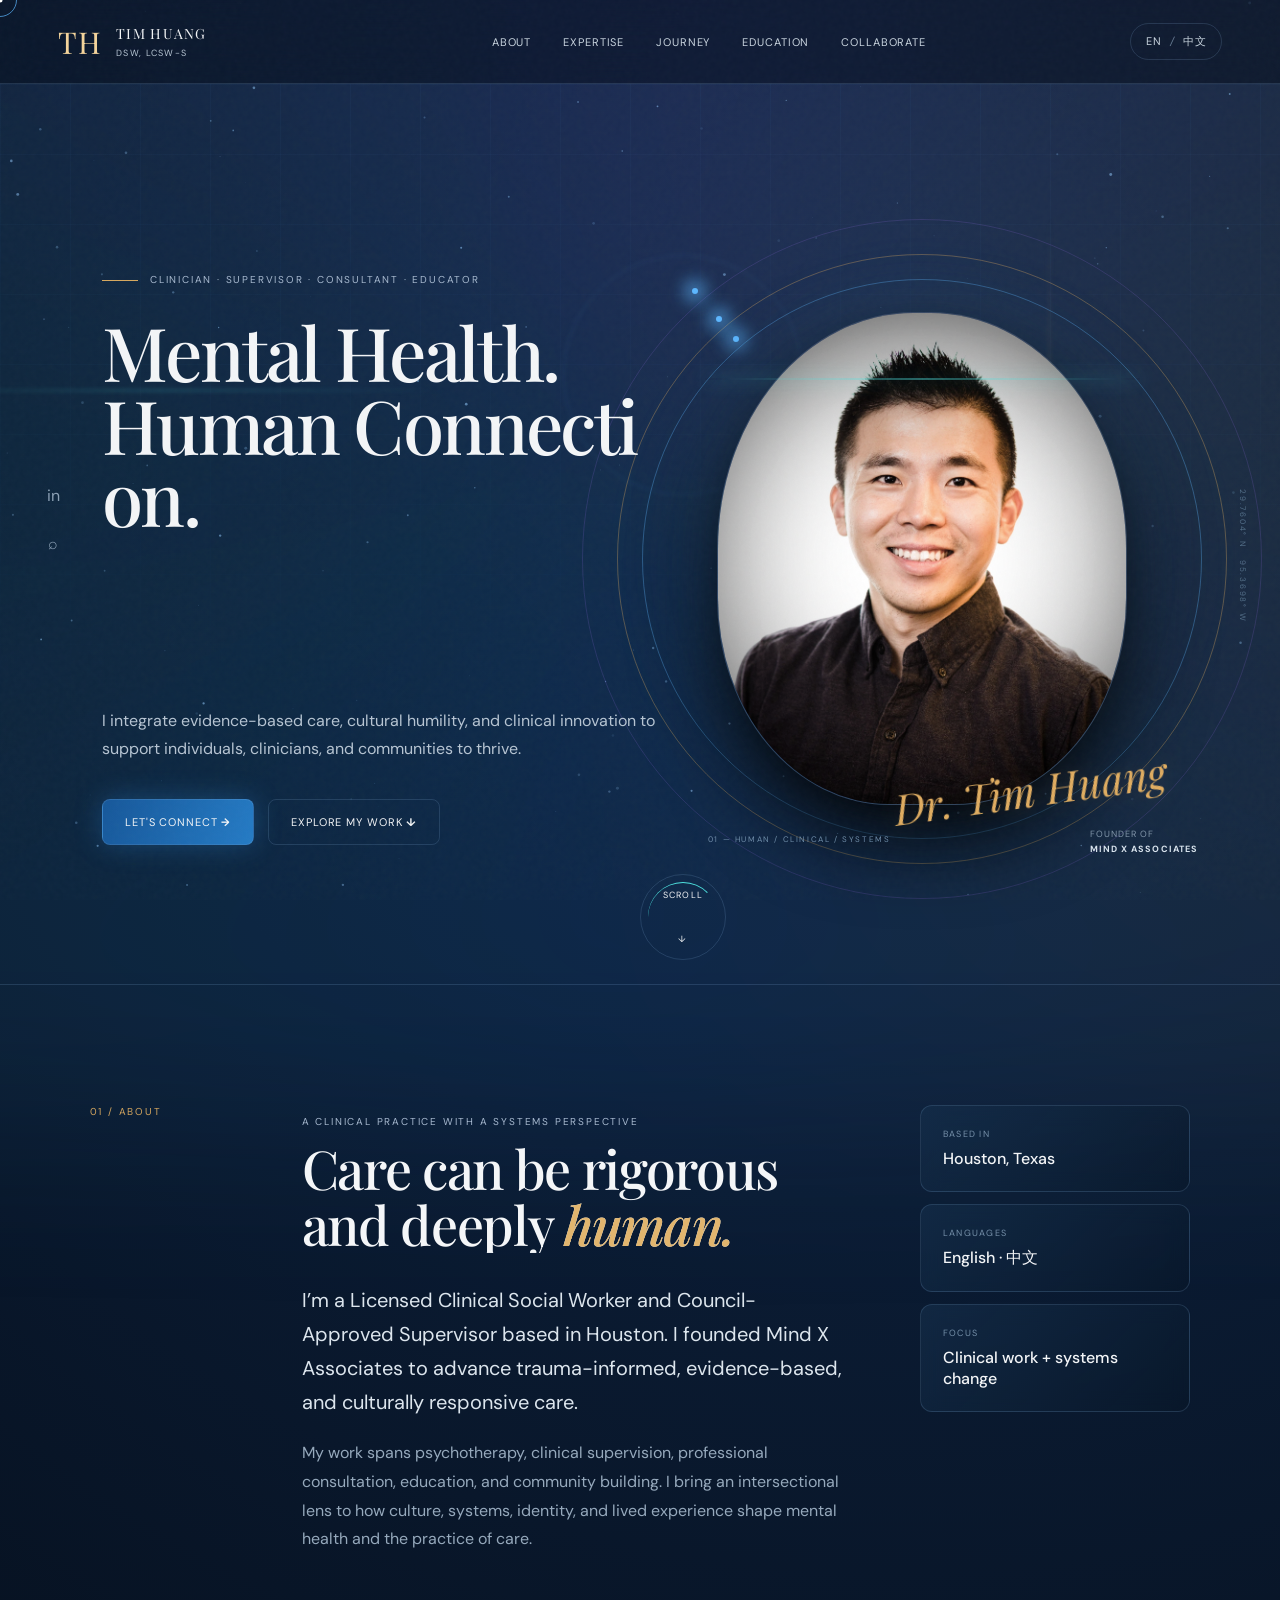
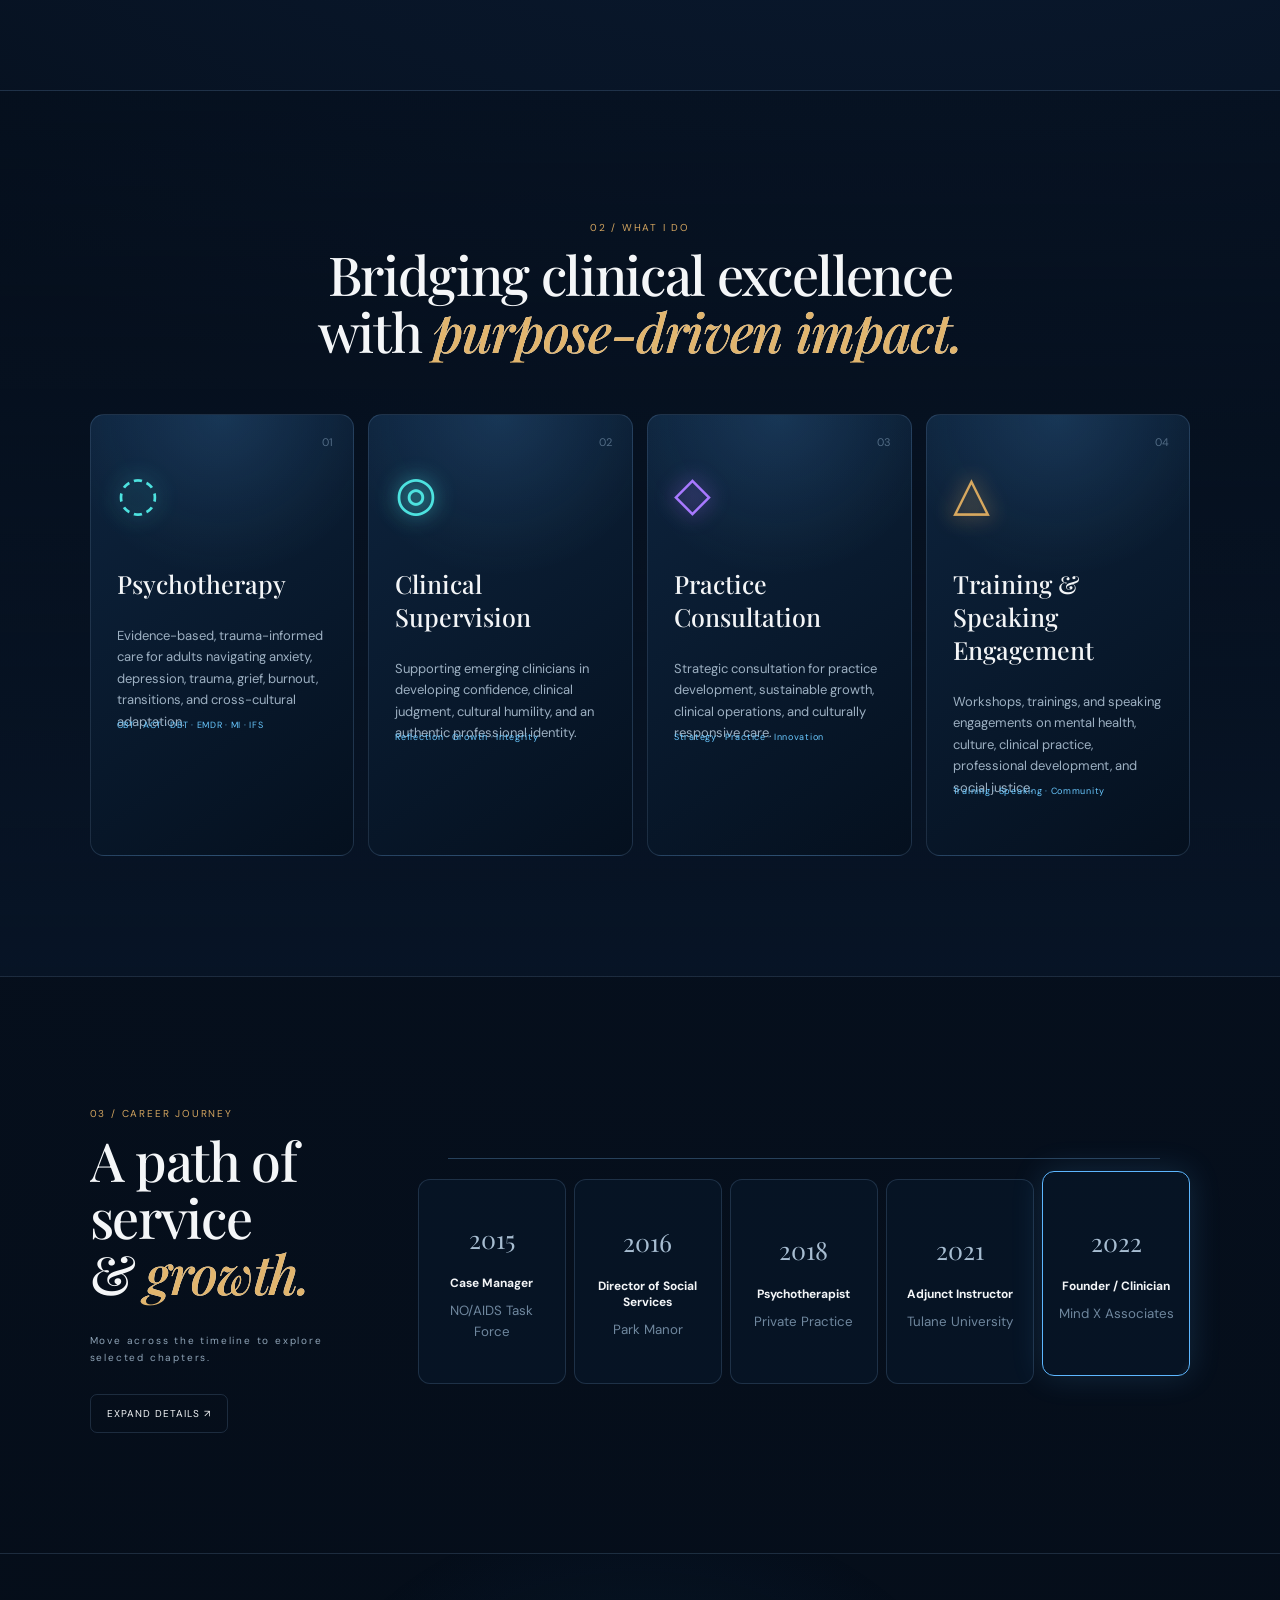
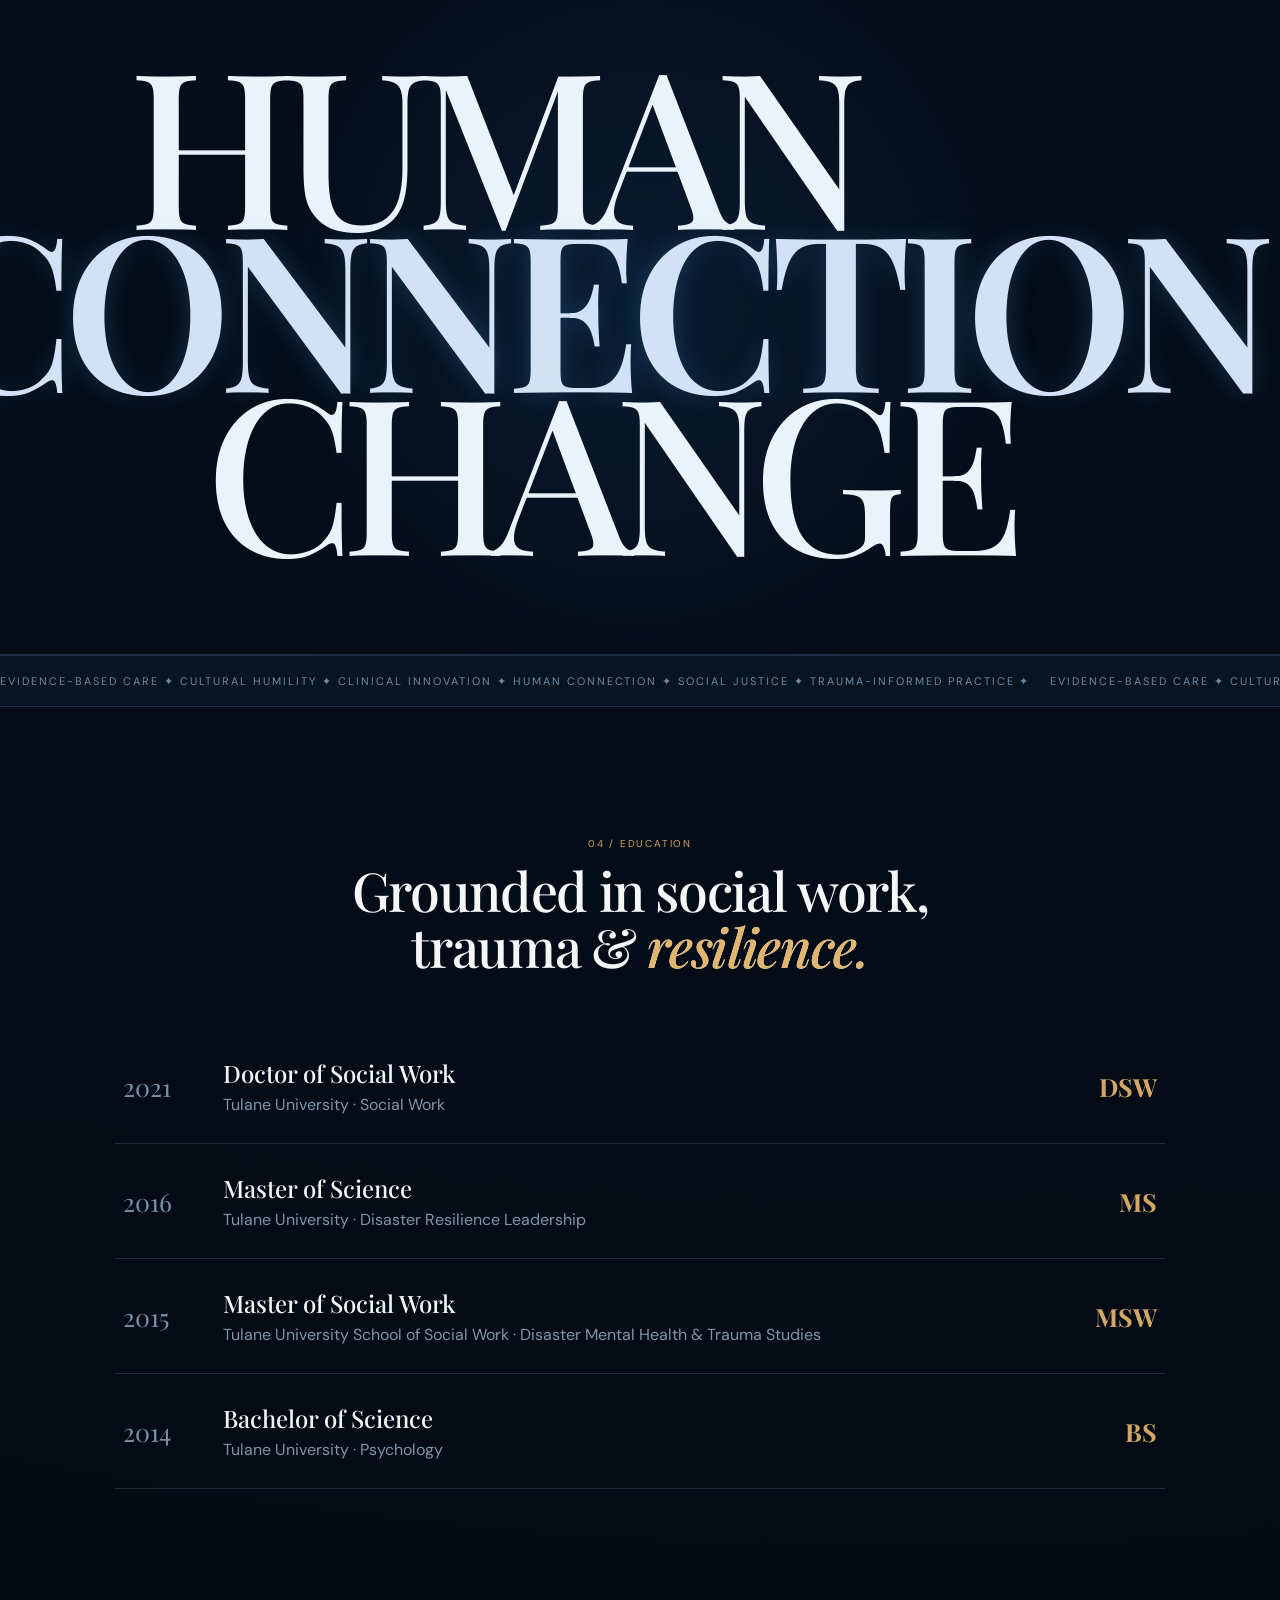
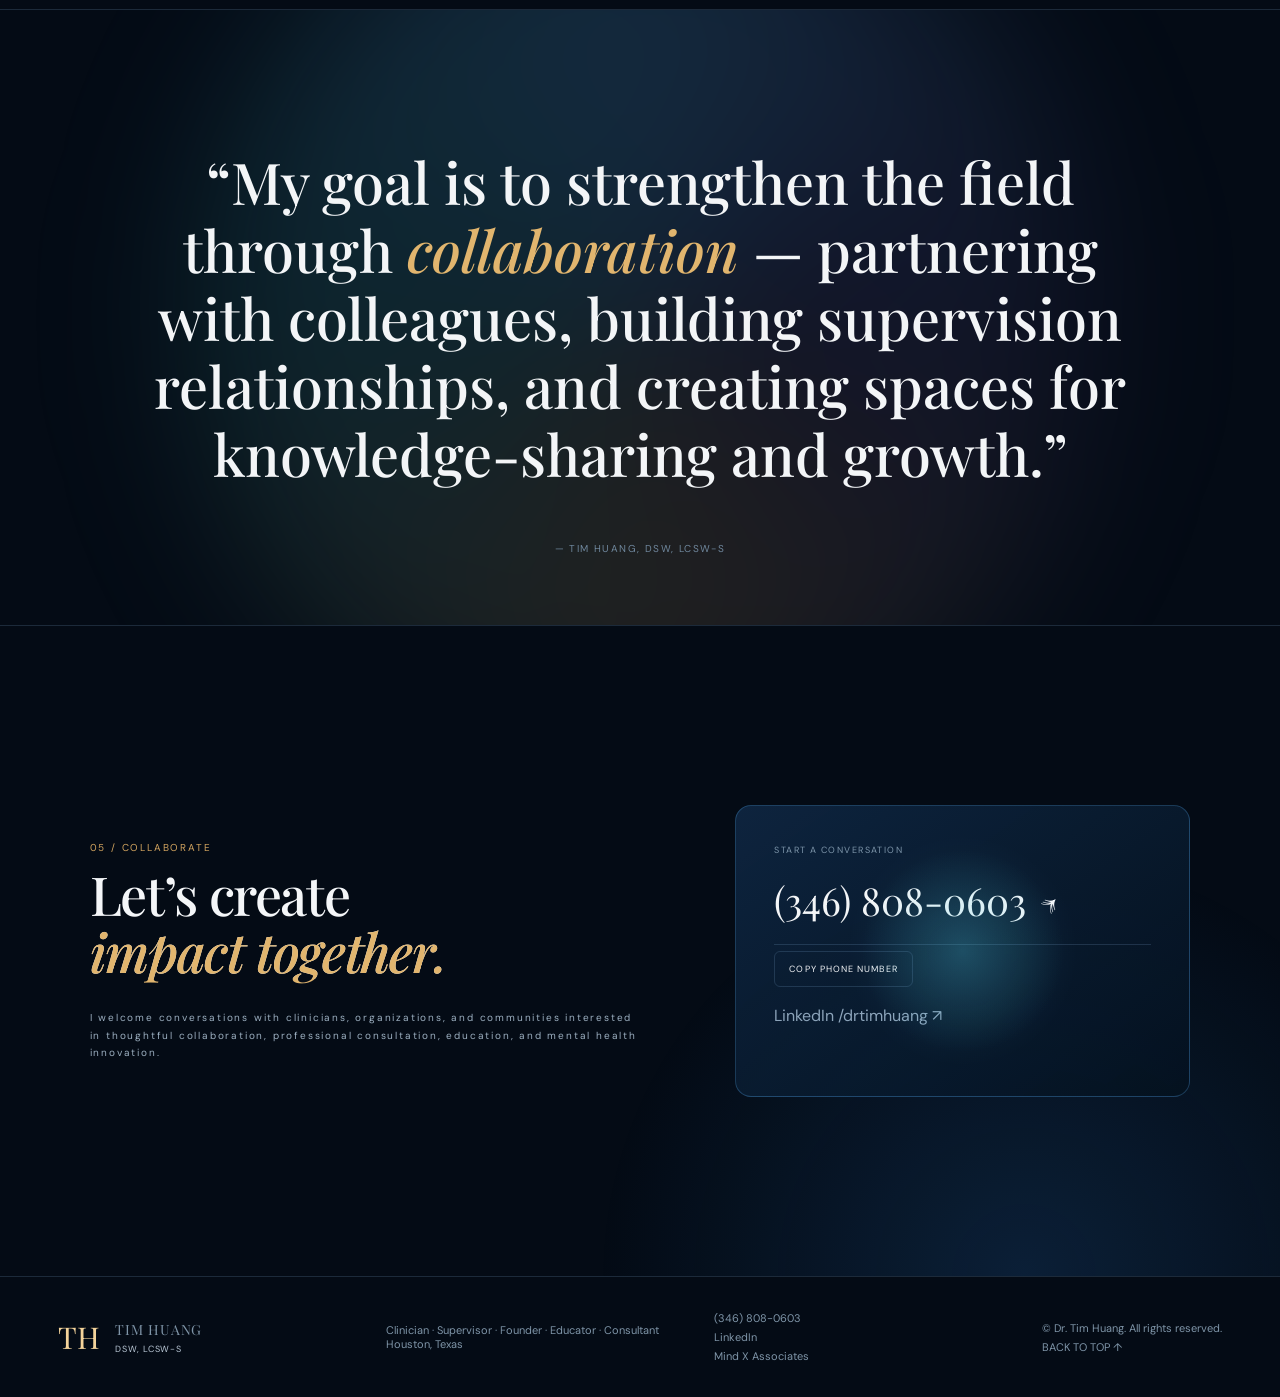
==== commit b4089c1d: "porfolio updated" ====
--- a/index.html
+++ b/index.html
@@ -3,7 +3,7 @@
 <header class="nav"><a class="brand magnetic" href="#top"><span class="monogram">TH</span><span>TIM HUANG<small>DSW, LCSW-S</small></span></a><nav><a href="#about">About</a><a href="#expertise">Expertise</a><a href="#journey">Journey</a><a href="#education">Education</a><a href="#contact">Collaborate</a></nav><a class="lang magnetic" href="zh.html">EN <i>/</i> 中文</a></header>
 <main id="top">
 <section class="hero"><div class="hero-grid"></div><div class="hero-beam beam-a"></div><div class="hero-beam beam-b"></div><div class="hero-beam beam-c"></div><div class="hero-coordinates">29.7604° N &nbsp; 95.3698° W</div><div class="hero-copy" data-reveal><div class="kicker"><span></span>CLINICIAN · SUPERVISOR · CONSULTANT · EDUCATOR</div><h1>Mental Health.<br>Human Connection.<br><em>Meaningful Change.</em></h1><p>I integrate evidence-based care, cultural humility, and clinical innovation to support individuals, clinicians, and communities to thrive.</p><div class="actions"><a class="btn primary magnetic" href="#contact">LET'S CONNECT <b>→</b></a><a class="btn ghost magnetic" href="#journey">EXPLORE MY WORK <b>↓</b></a></div></div>
-<div class="portrait-stage" data-reveal><div class="orbit o1"></div><div class="orbit o2"></div><div class="orbit o3"></div><div class="portrait-glow"></div><div class="scanline"></div><div class="portrait-index">01 — HUMAN / CLINICAL / SYSTEMS</div><div class="portrait-wrap"><img src="assets/tim-huang-profile.jpg" alt="Tim Huang, DSW, LCSW-S"></div><div class="signature">Dr. Tim Huang</div><div class="founder">FOUNDER OF<br><b>MIND X</b></div></div>
+<div class="portrait-stage" data-reveal><div class="orbit o1"></div><div class="orbit o2"></div><div class="orbit o3"></div><div class="portrait-glow"></div><div class="scanline"></div><div class="portrait-index">01 — HUMAN / CLINICAL / SYSTEMS</div><div class="portrait-wrap"><img src="assets/tim-huang-profile.jpg" alt="Tim Huang, DSW, LCSW-S"></div><div class="signature">Dr. Tim Huang</div><div class="founder">FOUNDER OF<br><b>MIND X ASSOCIATES</b></div></div>
 <div class="social-rail"><a href="https://www.linkedin.com/in/drtimhuang" aria-label="LinkedIn">in</a><a href="tel:+13468080603" aria-label="Phone">⌕</a></div><a class="scroll-cue" href="#about"><span>SCROLL</span><i>↓</i></a></section>
 <section id="about" class="intro section"><div class="section-tag" data-reveal>01 / ABOUT</div><div class="intro-copy" data-reveal><p class="eyebrow">A CLINICAL PRACTICE WITH A SYSTEMS PERSPECTIVE</p><h2>Care can be rigorous<br>and deeply <em>human.</em></h2><p class="big">I’m a Licensed Clinical Social Worker and Council-Approved Supervisor based in Houston. I founded Mind X Associates to advance trauma-informed, evidence-based, and culturally responsive care.</p><p>My work spans psychotherapy, clinical supervision, professional consultation, education, and community building. I bring an intersectional lens to how culture, systems, identity, and lived experience shape mental health and the practice of care.</p></div><div class="about-side" data-reveal><div class="glass-card"><span>BASED IN</span><b>Houston, Texas</b></div><div class="glass-card"><span>LANGUAGES</span><b>English · 中文</b></div><div class="glass-card"><span>FOCUS</span><b>Clinical work + systems change</b></div></div></section>
 <section id="expertise" class="expertise section"><div class="section-head" data-reveal><p>02 / WHAT I DO</p><h2>Bridging clinical excellence<br>with <em>purpose-driven impact.</em></h2></div><div class="expert-grid">
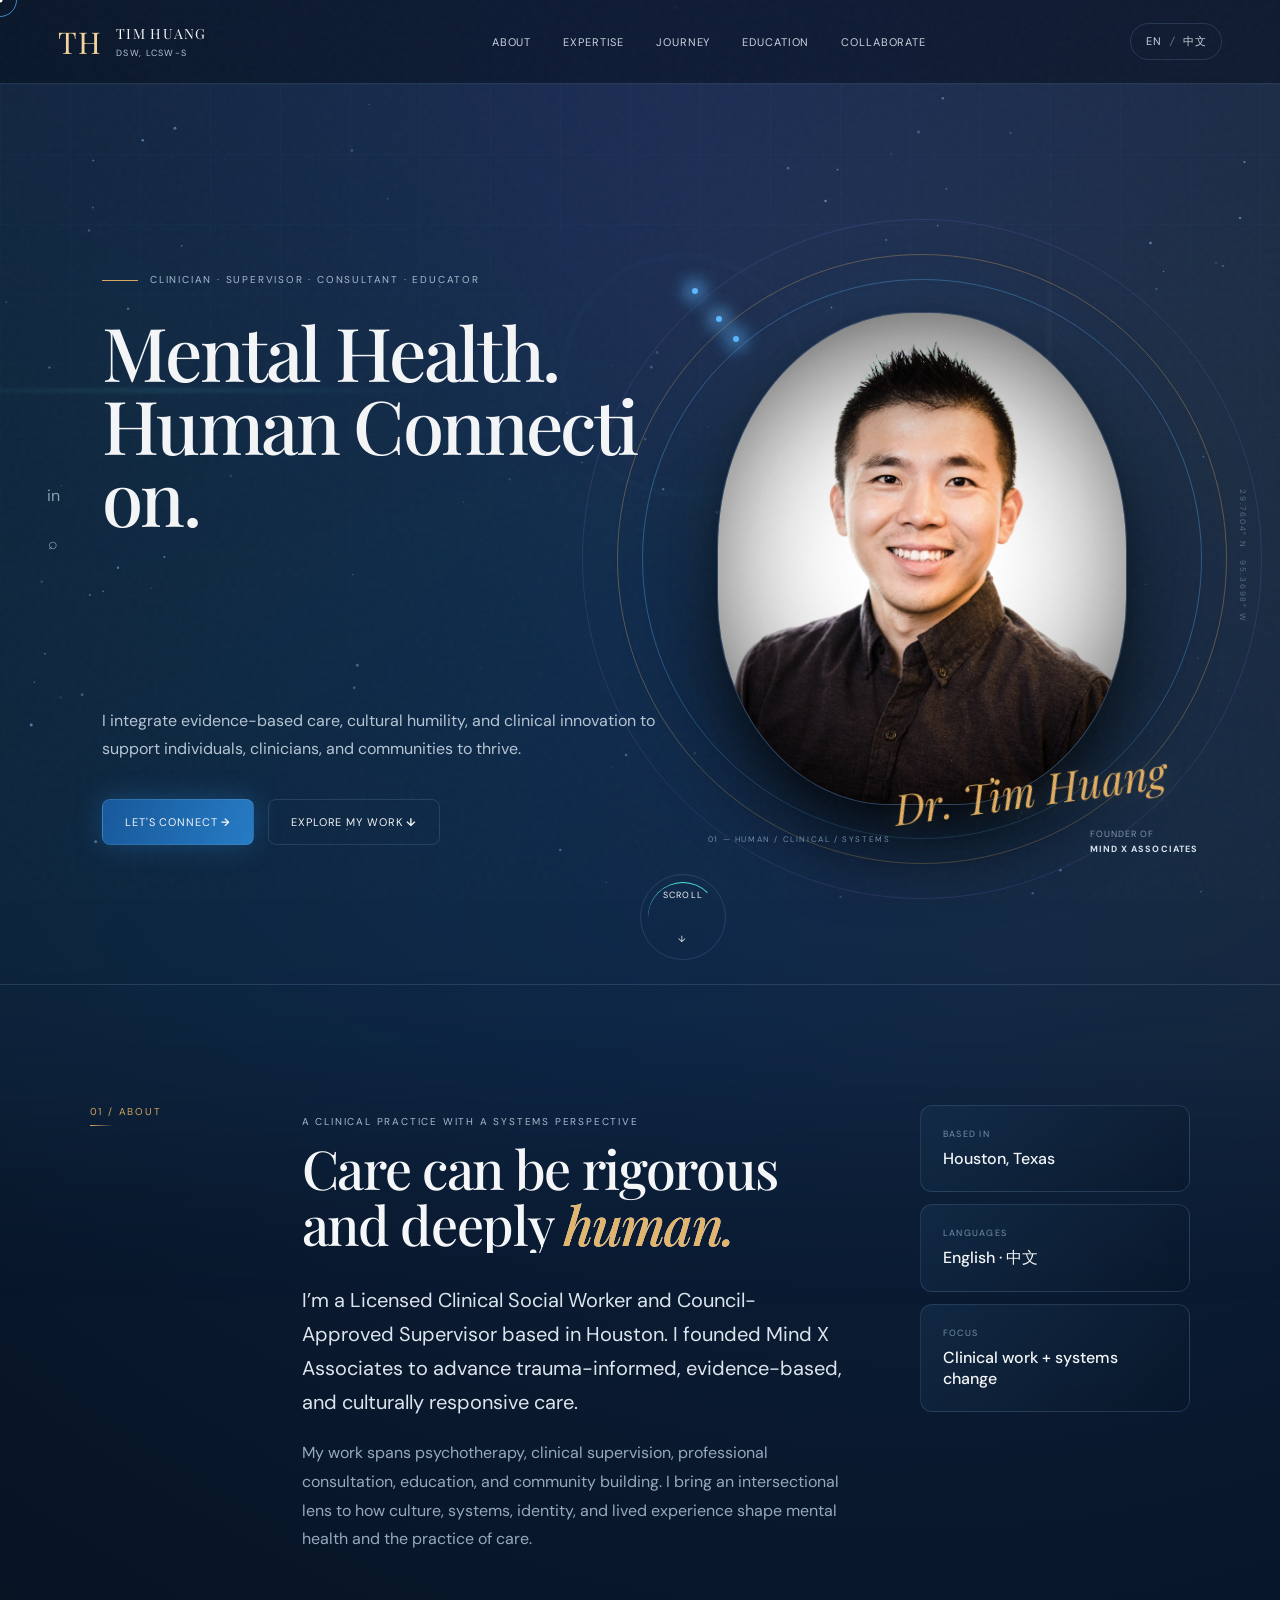
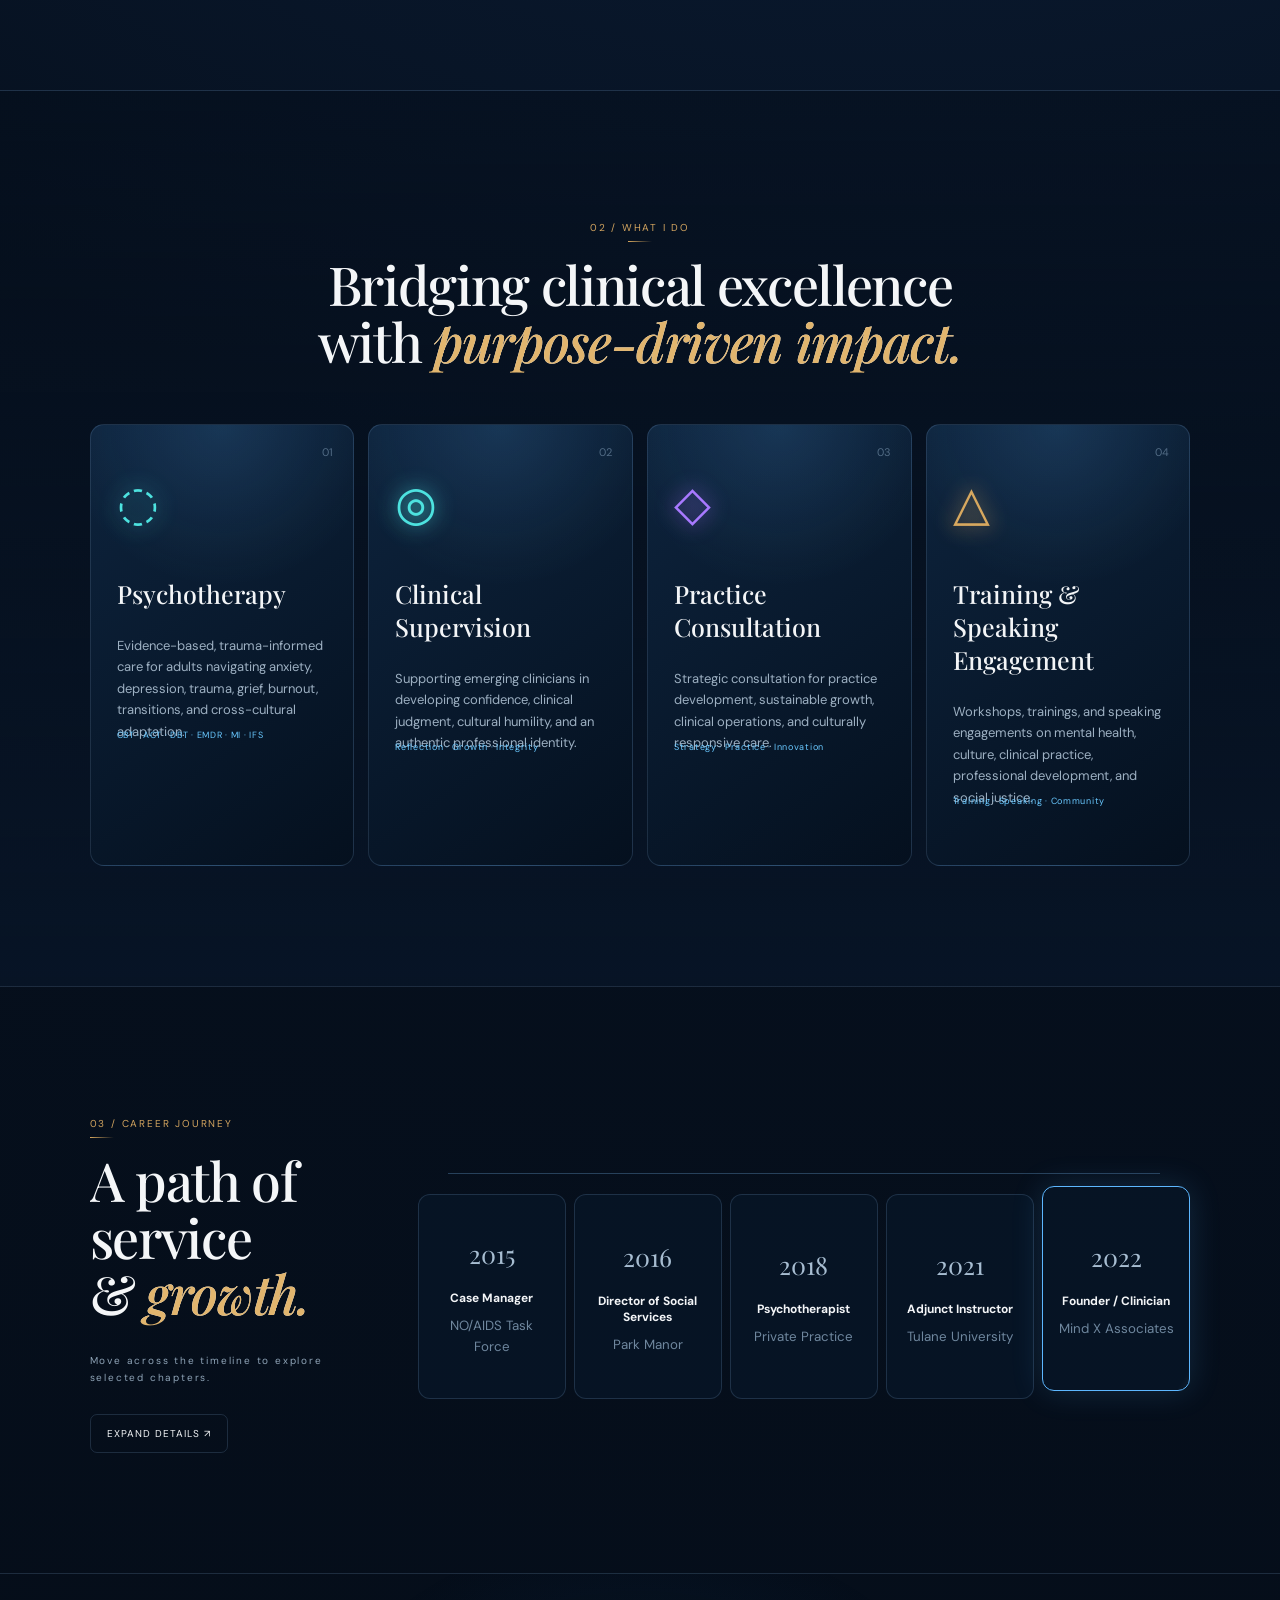
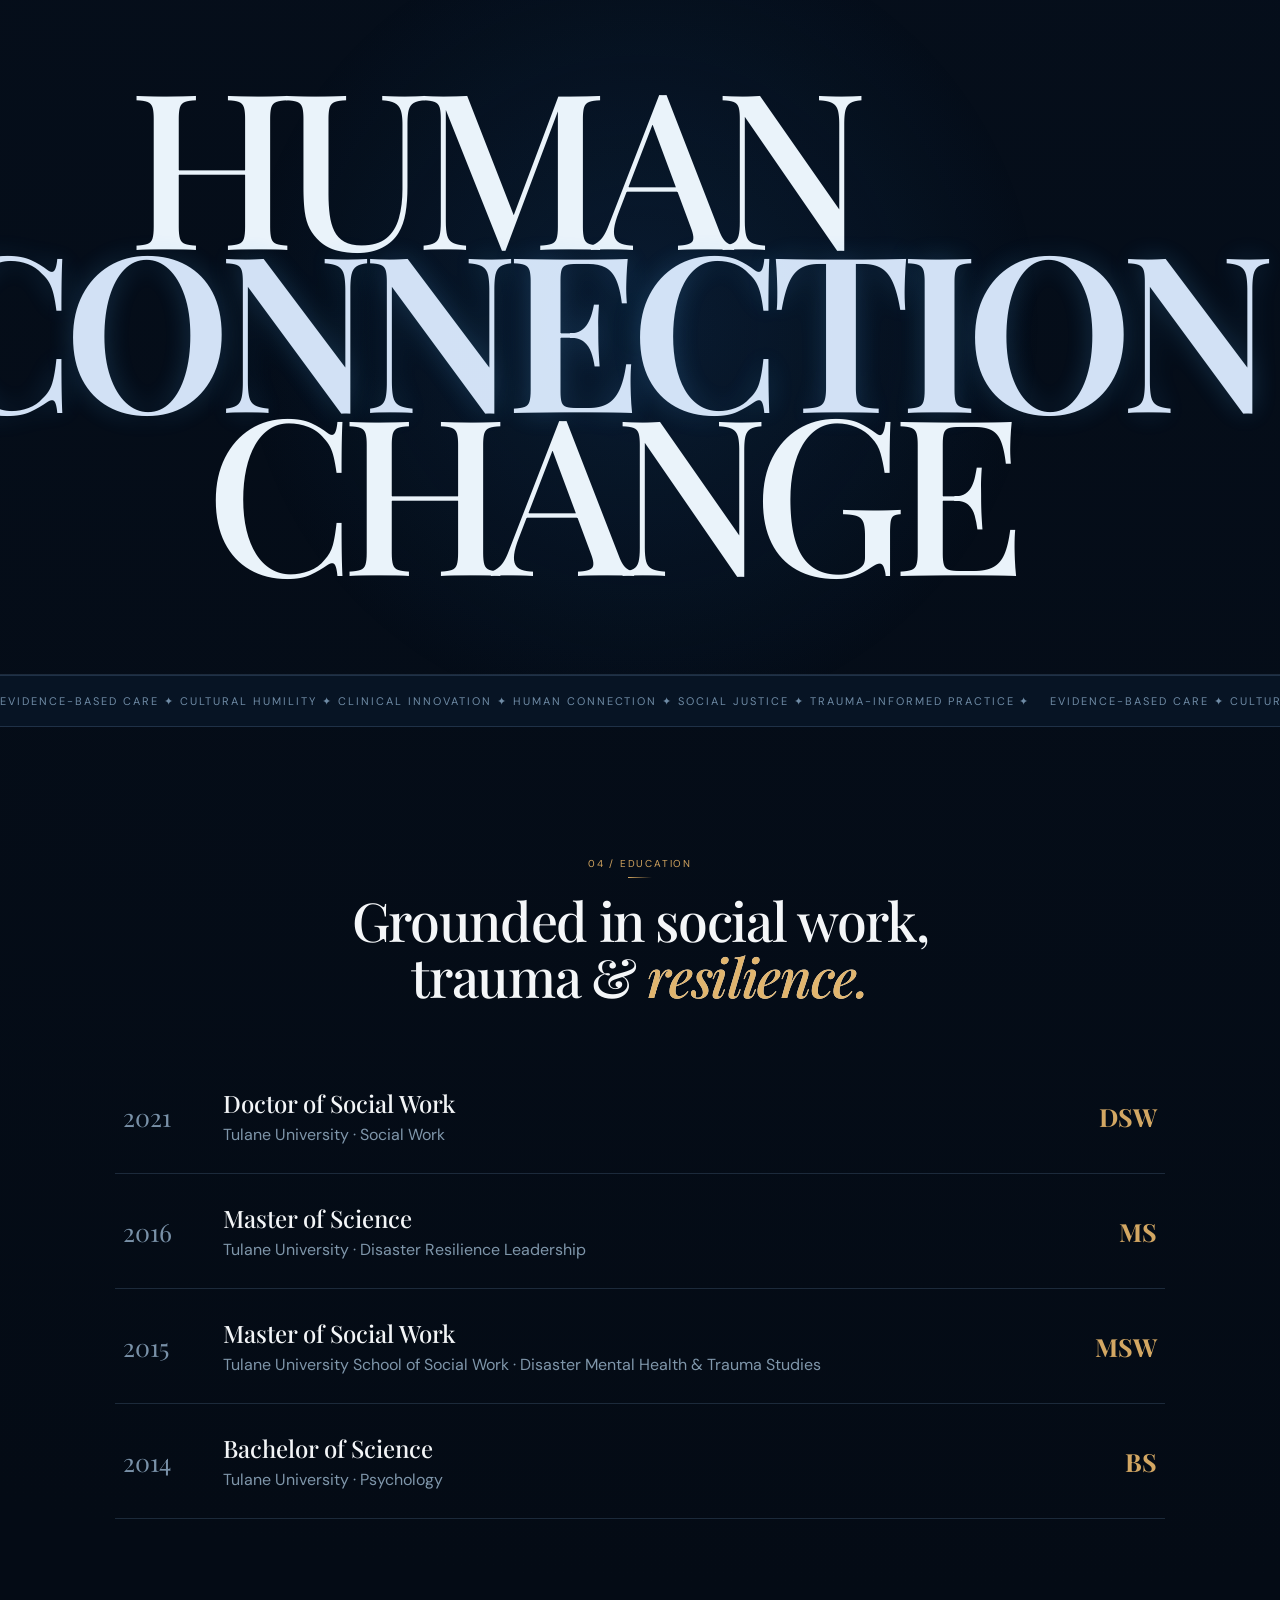
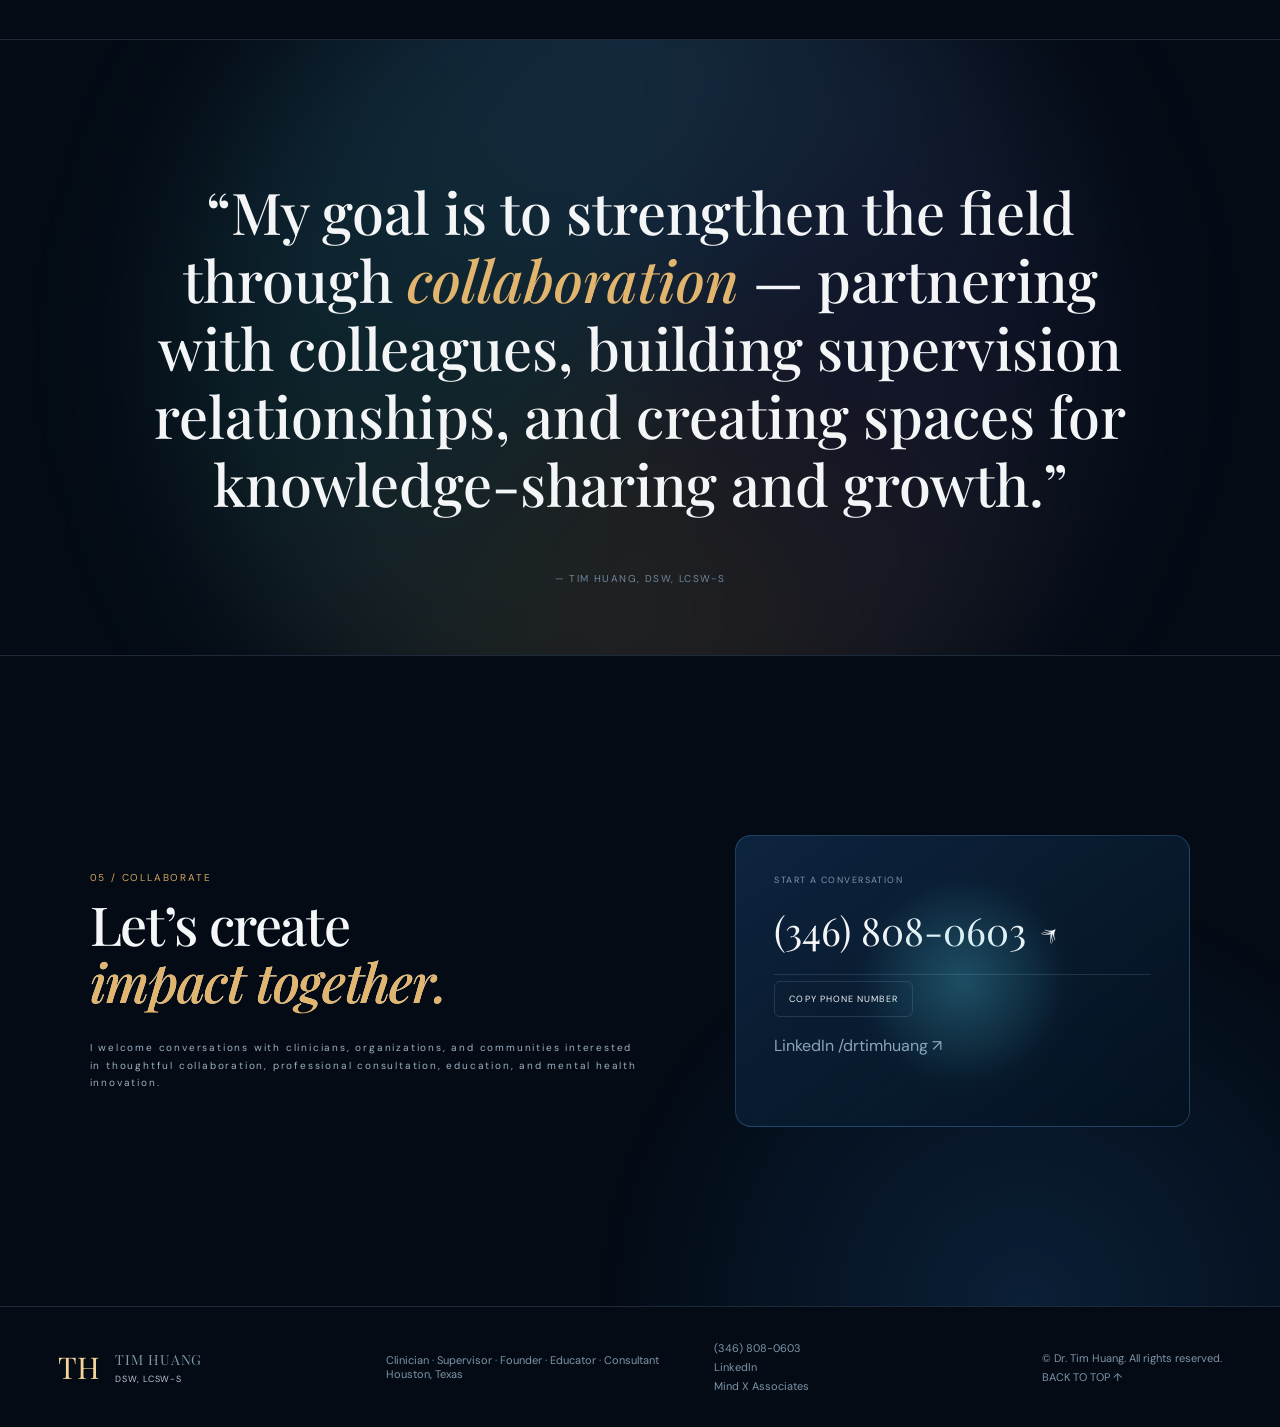
==== commit 4d4c3657: "portfolio updated" ====
--- a/index.html
+++ b/index.html
@@ -3,7 +3,7 @@
 <header class="nav"><a class="brand magnetic" href="#top"><span class="monogram">TH</span><span>TIM HUANG<small>DSW, LCSW-S</small></span></a><nav><a href="#about">About</a><a href="#expertise">Expertise</a><a href="#journey">Journey</a><a href="#education">Education</a><a href="#contact">Collaborate</a></nav><a class="lang magnetic" href="zh.html">EN <i>/</i> 中文</a></header>
 <main id="top">
 <section class="hero"><div class="hero-grid"></div><div class="hero-beam beam-a"></div><div class="hero-beam beam-b"></div><div class="hero-beam beam-c"></div><div class="hero-coordinates">29.7604° N &nbsp; 95.3698° W</div><div class="hero-copy" data-reveal><div class="kicker"><span></span>CLINICIAN · SUPERVISOR · CONSULTANT · EDUCATOR</div><h1>Mental Health.<br>Human Connection.<br><em>Meaningful Change.</em></h1><p>I integrate evidence-based care, cultural humility, and clinical innovation to support individuals, clinicians, and communities to thrive.</p><div class="actions"><a class="btn primary magnetic" href="#contact">LET'S CONNECT <b>→</b></a><a class="btn ghost magnetic" href="#journey">EXPLORE MY WORK <b>↓</b></a></div></div>
-<div class="portrait-stage" data-reveal><div class="orbit o1"></div><div class="orbit o2"></div><div class="orbit o3"></div><div class="portrait-glow"></div><div class="scanline"></div><div class="portrait-index">01 — HUMAN / CLINICAL / SYSTEMS</div><div class="portrait-wrap"><img src="assets/tim-huang-profile.jpg" alt="Tim Huang, DSW, LCSW-S"></div><div class="signature">Dr. Tim Huang</div><div class="founder">FOUNDER OF<br><b>MIND X ASSOCIATES</b></div></div>
+<div class="portrait-stage" data-reveal><div class="orbit o1"></div><div class="orbit o2"></div><div class="orbit o3"></div><div class="portrait-glow"></div><div class="portrait-index">01 — HUMAN / CLINICAL / SYSTEMS</div><div class="portrait-wrap"><img src="assets/tim-huang-profile.jpg" alt="Tim Huang, DSW, LCSW-S"></div><div class="signature">Dr. Tim Huang</div><div class="founder">FOUNDER OF<br><b>MIND X ASSOCIATES</b></div></div>
 <div class="social-rail"><a href="https://www.linkedin.com/in/drtimhuang" aria-label="LinkedIn">in</a><a href="tel:+13468080603" aria-label="Phone">⌕</a></div><a class="scroll-cue" href="#about"><span>SCROLL</span><i>↓</i></a></section>
 <section id="about" class="intro section"><div class="section-tag" data-reveal>01 / ABOUT</div><div class="intro-copy" data-reveal><p class="eyebrow">A CLINICAL PRACTICE WITH A SYSTEMS PERSPECTIVE</p><h2>Care can be rigorous<br>and deeply <em>human.</em></h2><p class="big">I’m a Licensed Clinical Social Worker and Council-Approved Supervisor based in Houston. I founded Mind X Associates to advance trauma-informed, evidence-based, and culturally responsive care.</p><p>My work spans psychotherapy, clinical supervision, professional consultation, education, and community building. I bring an intersectional lens to how culture, systems, identity, and lived experience shape mental health and the practice of care.</p></div><div class="about-side" data-reveal><div class="glass-card"><span>BASED IN</span><b>Houston, Texas</b></div><div class="glass-card"><span>LANGUAGES</span><b>English · 中文</b></div><div class="glass-card"><span>FOCUS</span><b>Clinical work + systems change</b></div></div></section>
 <section id="expertise" class="expertise section"><div class="section-head" data-reveal><p>02 / WHAT I DO</p><h2>Bridging clinical excellence<br>with <em>purpose-driven impact.</em></h2></div><div class="expert-grid">
--- a/style.css
+++ b/style.css
@@ -84,3 +84,36 @@
 
 /* V4.1 clarity refinements */
 .contact-panel .phone{margin-bottom:-8px}.contact-panel .copy{margin-top:-4px}.interlude-word.outline{font-weight:600;letter-spacing:-.055em}
+
+
+/* V4.3 — elegant motion refinements; portrait scan line intentionally removed */
+.scanline{display:none!important}
+.portrait-stage::before,.portrait-stage::after{content:'';position:absolute;pointer-events:none;z-index:2;border-radius:50%;opacity:.55}
+.portrait-stage::before{width:72%;height:72%;border:1px solid rgba(93,183,255,.12);box-shadow:inset 0 0 55px rgba(93,183,255,.035),0 0 70px rgba(93,183,255,.035);animation:haloDrift 12s ease-in-out infinite}
+.portrait-stage::after{width:9px;height:9px;background:#f2cf93;box-shadow:0 0 10px #f2cf93,0 0 28px rgba(215,168,95,.65);animation:haloSatellite 9s cubic-bezier(.45,0,.55,1) infinite}
+@keyframes haloDrift{0%,100%{transform:scale(.96);opacity:.32}50%{transform:scale(1.035);opacity:.7}}
+@keyframes haloSatellite{0%{transform:translate(-245px,-115px) scale(.55);opacity:0}12%{opacity:1}50%{transform:translate(245px,95px) scale(1);opacity:.85}88%{opacity:1}100%{transform:translate(-245px,-115px) scale(.55);opacity:0}}
+
+.orbit{filter:drop-shadow(0 0 6px rgba(93,183,255,.12))}.o2{filter:drop-shadow(0 0 7px rgba(215,168,95,.12))}
+.orbit:after{animation:orbitStar 2.8s ease-in-out infinite}
+@keyframes orbitStar{0%,100%{transform:scale(.65);opacity:.55}50%{transform:scale(1.35);opacity:1}}
+
+.nav .brand .monogram{animation:monogramGlow 7s ease-in-out infinite}
+@keyframes monogramGlow{0%,100%{text-shadow:0 0 0 rgba(215,168,95,0)}50%{text-shadow:0 0 24px rgba(215,168,95,.38)}}
+
+.glass-card,.degree{position:relative;overflow:hidden}.glass-card::after,.degree::after{content:'';position:absolute;pointer-events:none;inset:-40% -70%;background:linear-gradient(105deg,transparent 42%,rgba(185,220,255,.075) 49%,rgba(255,255,255,.11) 50%,transparent 58%);transform:translateX(-55%);opacity:0;transition:opacity .5s ease,transform 1.15s cubic-bezier(.2,.75,.2,1)}
+.glass-card:hover::after,.degree:hover::after{transform:translateX(55%);opacity:1}
+
+.section-tag,.journey-intro>p:first-child,.section-head>p{position:relative;display:inline-block}.section-tag::after,.journey-intro>p:first-child::after,.section-head>p::after{content:'';position:absolute;left:0;bottom:-8px;width:24px;height:1px;background:linear-gradient(90deg,var(--gold),transparent);animation:tagBreath 4s ease-in-out infinite}
+.section-head>p::after{left:50%;transform:translateX(-50%)}
+@keyframes tagBreath{0%,100%{width:20px;opacity:.45}50%{width:48px;opacity:1}}
+
+.contact-panel{transition:transform .6s cubic-bezier(.2,.75,.2,1),border-color .6s ease,box-shadow .6s ease}.contact-panel:hover{transform:translateY(-5px);border-color:rgba(93,183,255,.38);box-shadow:0 30px 90px rgba(0,0,0,.28),0 0 45px rgba(93,183,255,.07)}
+
+/* a slow travelling glint across major section borders */
+.expertise::after,.manifesto::after{content:'';position:absolute;left:-20%;top:-1px;width:18%;height:1px;background:linear-gradient(90deg,transparent,#d8efff,var(--blue),transparent);filter:drop-shadow(0 0 7px var(--blue));animation:borderComet 10s ease-in-out infinite;pointer-events:none}
+.manifesto::after{top:auto;bottom:-1px;animation-delay:-4s}
+@keyframes borderComet{0%,18%{left:-20%;opacity:0}24%{opacity:.85}58%{left:102%;opacity:.6}64%,100%{left:102%;opacity:0}}
+
+@media(max-width:650px){.portrait-stage::after{display:none}.portrait-stage::before{width:88%;height:72%}}
+@media(prefers-reduced-motion:reduce){.portrait-stage::before,.portrait-stage::after,.orbit:after,.nav .brand .monogram,.section-tag::after,.journey-intro>p:first-child::after,.section-head>p::after,.expertise::after,.manifesto::after{animation:none!important}}
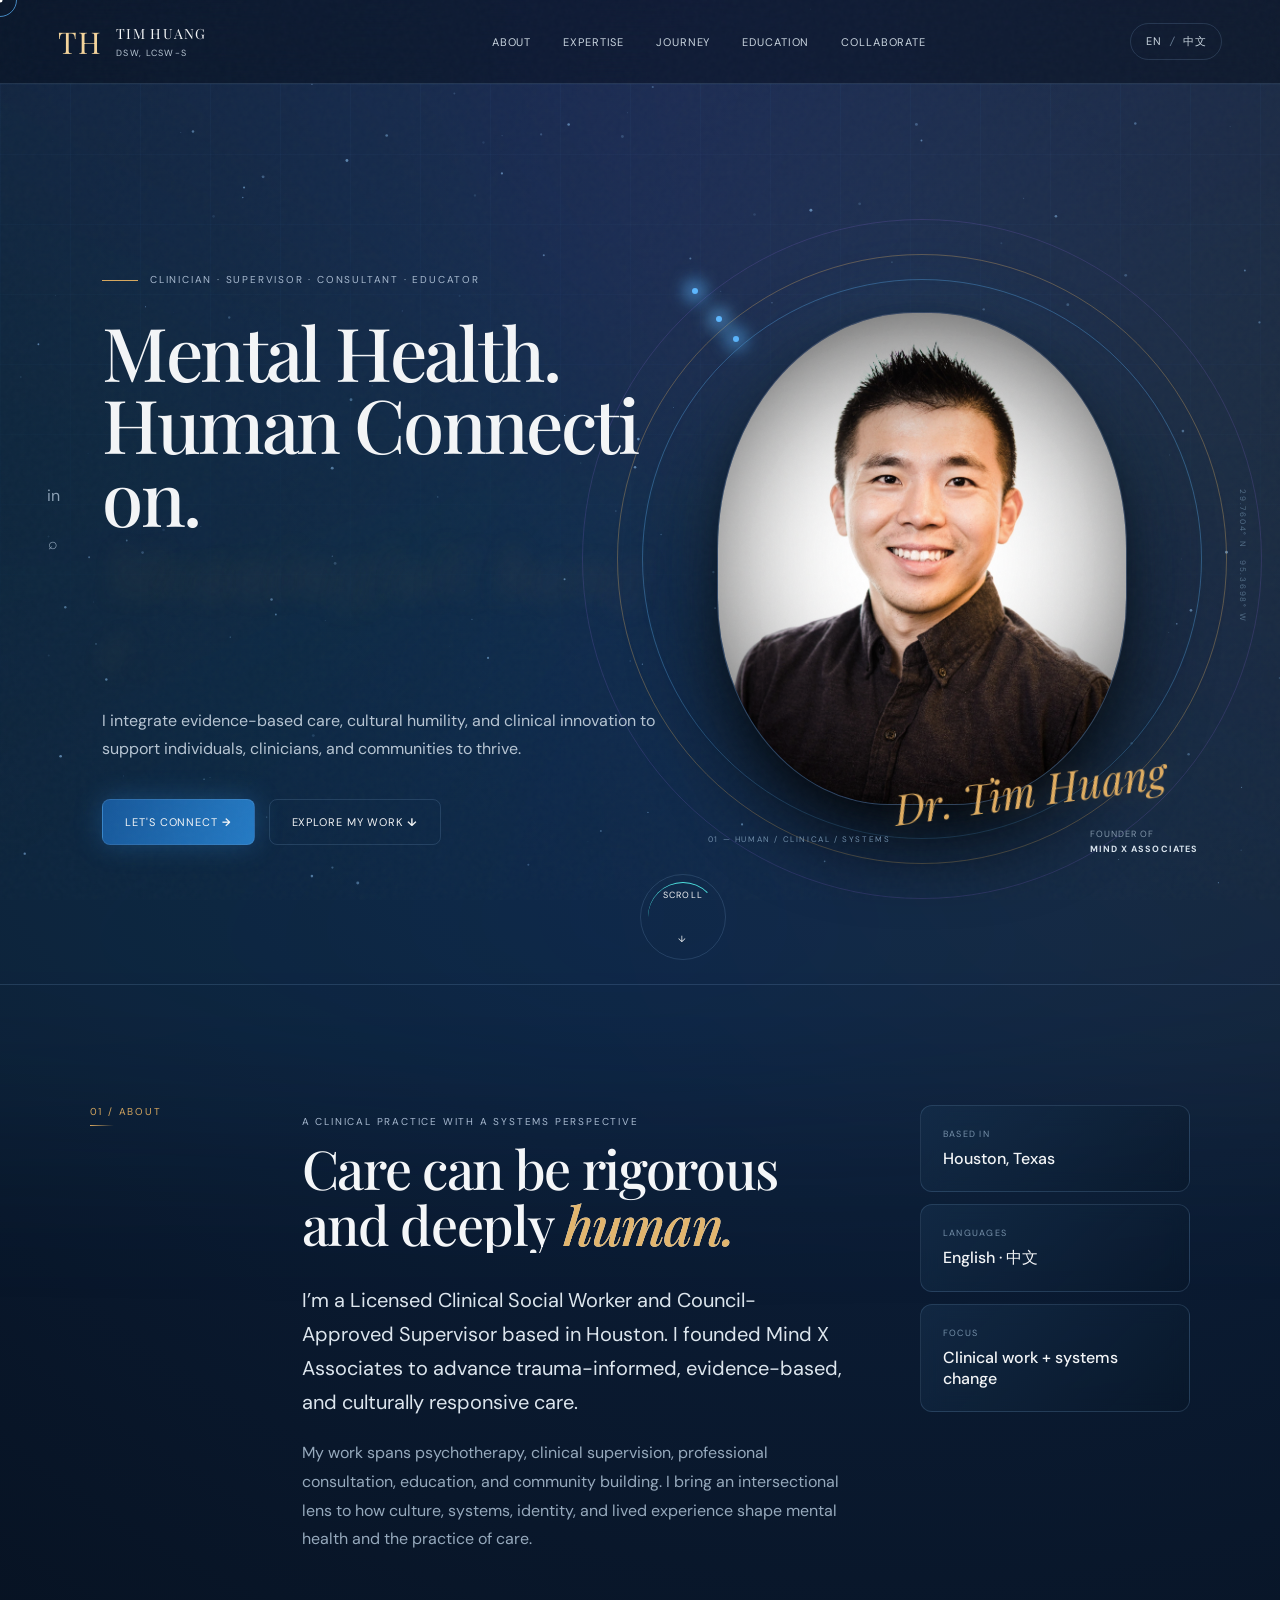
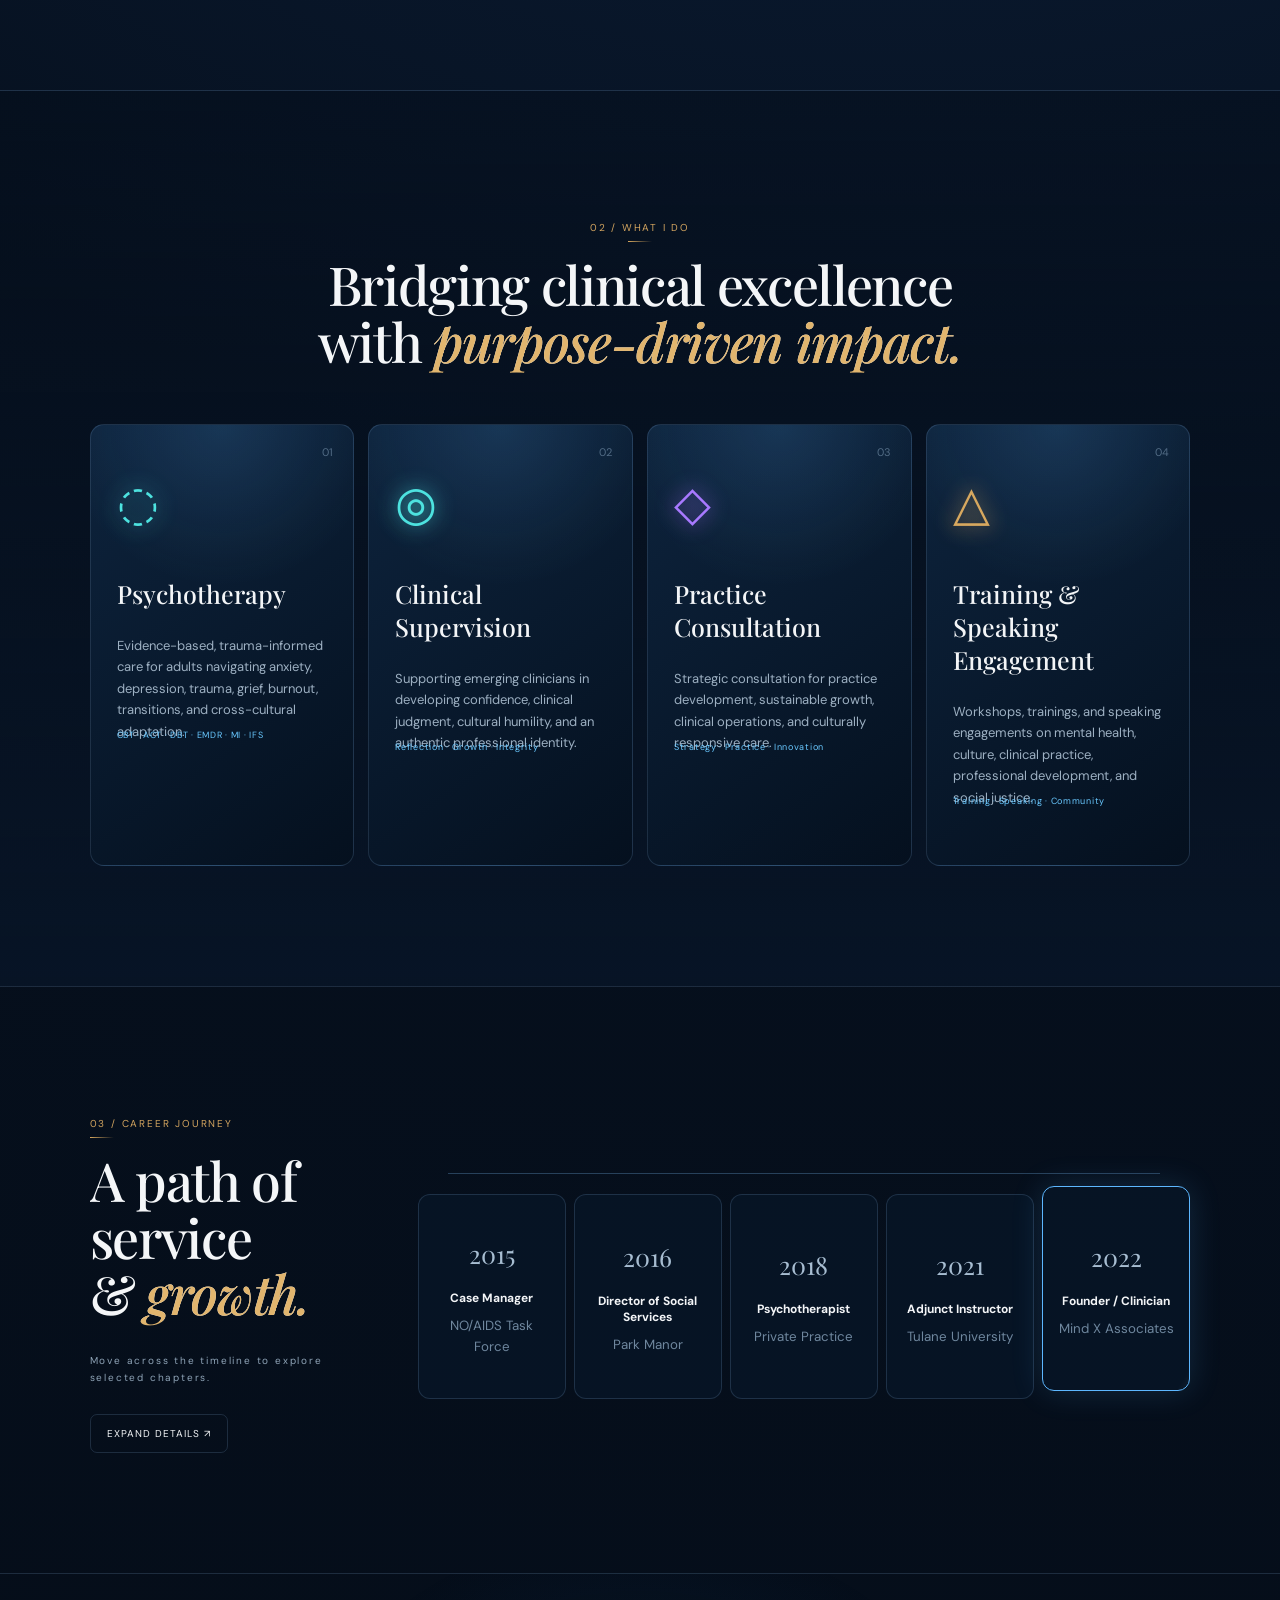
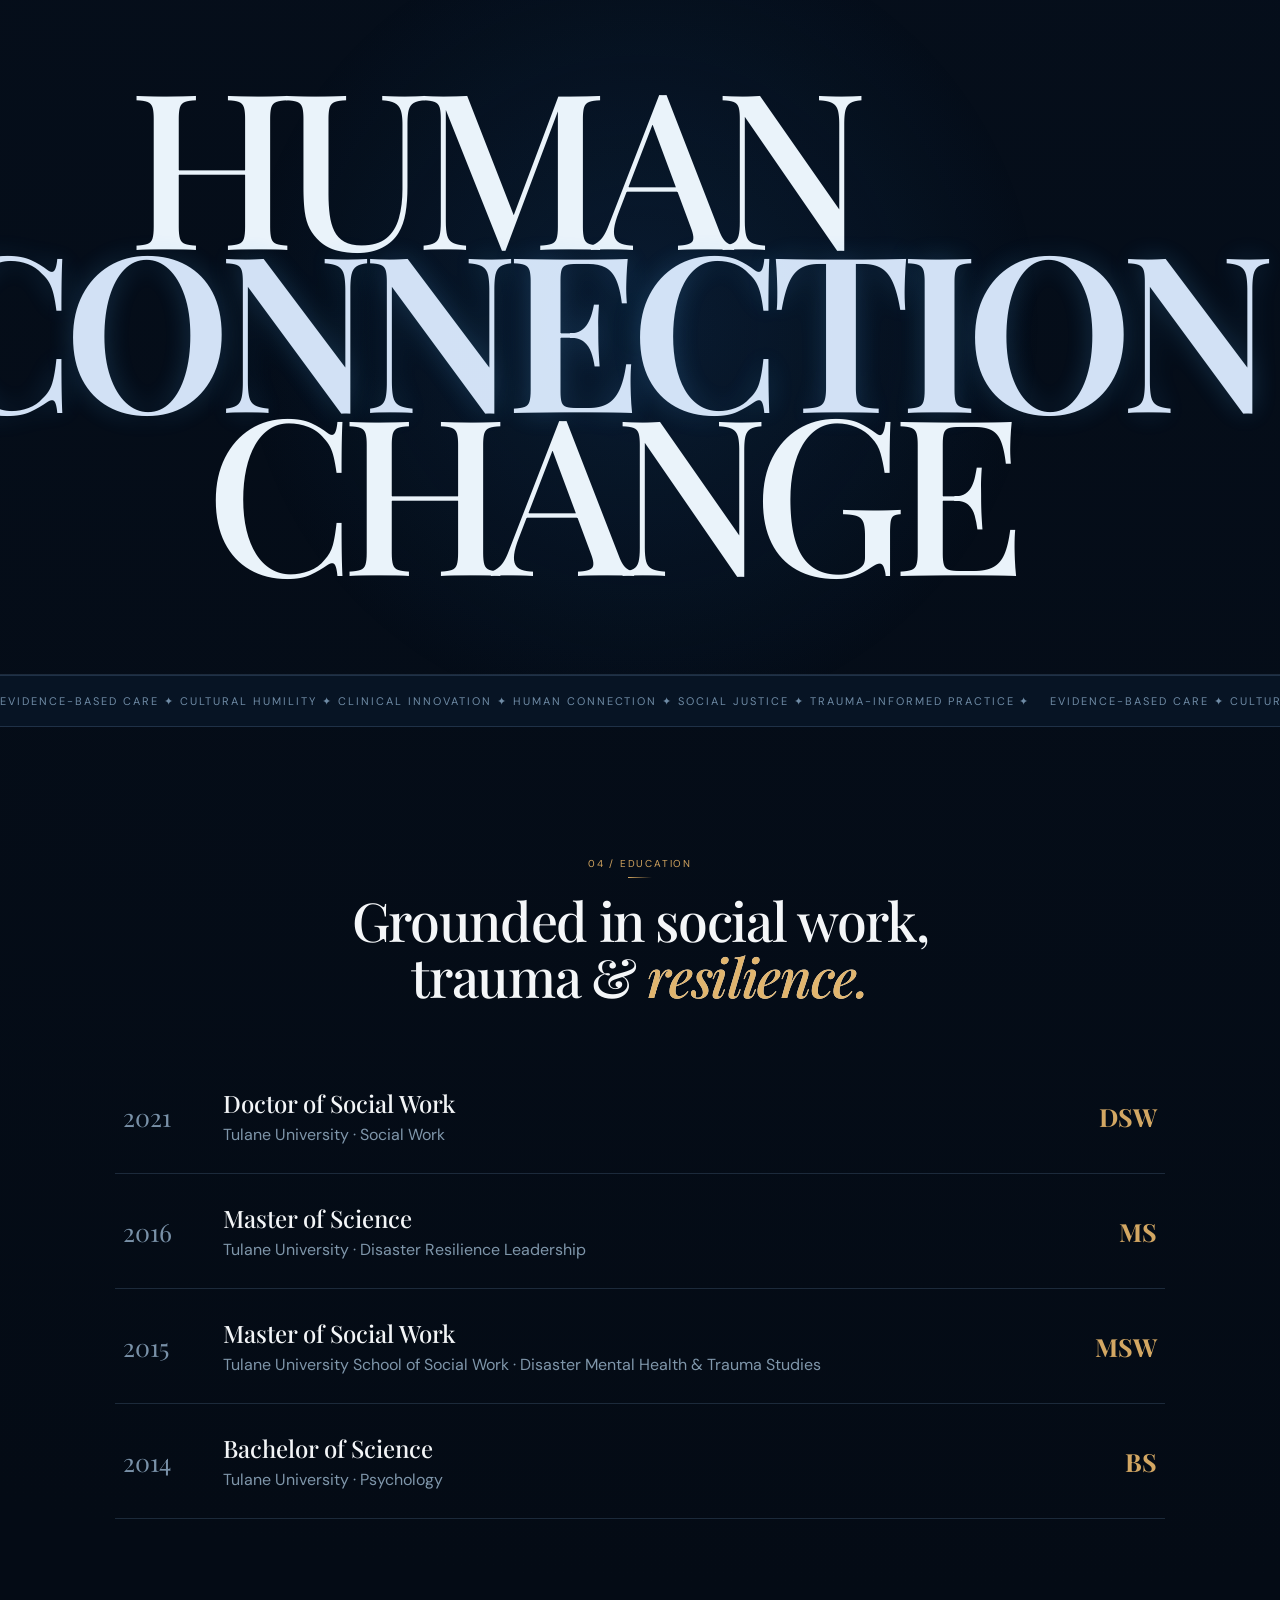
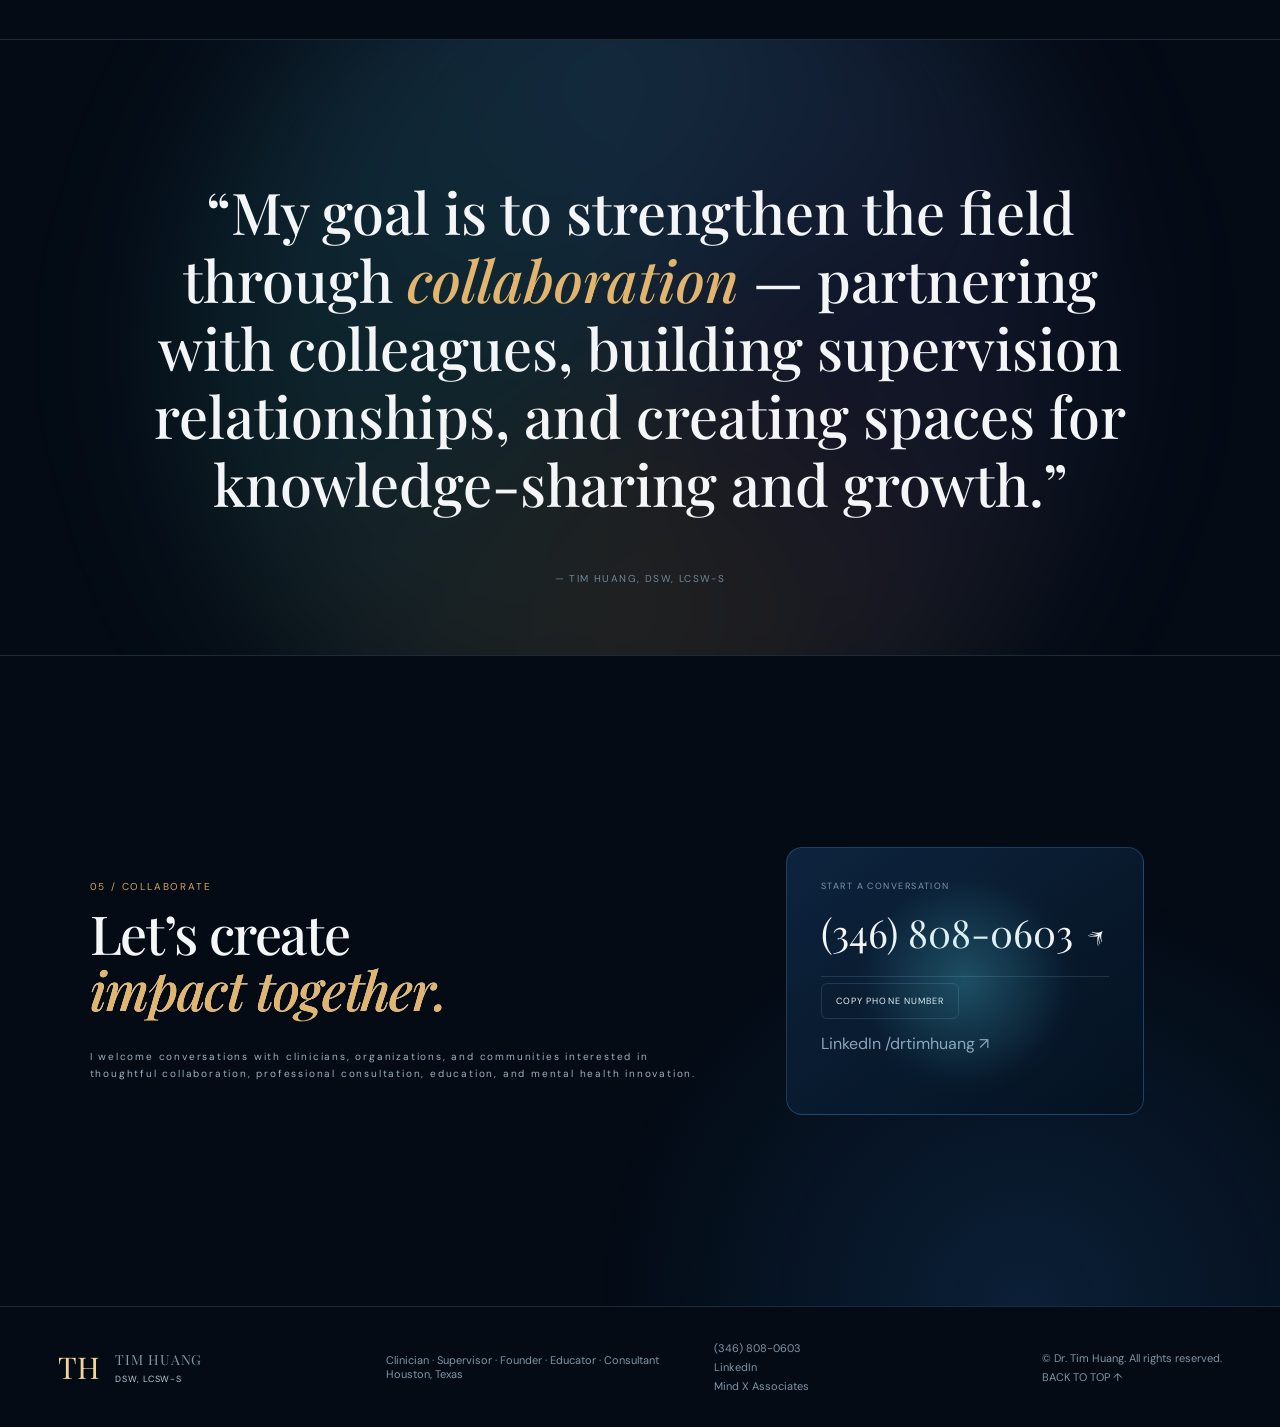
==== commit f75afff9: "porfolio updated" ====
--- a/index.html
+++ b/index.html
@@ -1,8 +1,8 @@
-<!doctype html><html lang="en"><head><meta charset="utf-8"><meta name="viewport" content="width=device-width,initial-scale=1"><title>Tim Huang, DSW, LCSW-S</title><meta name="description" content="Tim Huang, DSW, LCSW-S — clinician, supervisor, founder, educator and consultant working across mental health, culture, trauma-informed care and professional development."><meta name="theme-color" content="#07111f"><link rel="alternate" hreflang="zh-CN" href="zh.html"><link rel="stylesheet" href="style.css?v=signature-v4-elegant"></head><body><div class="preloader" aria-hidden="true"><div class="preloader-mark">TH</div><div class="preloader-line"><i></i></div></div><div class="noise"></div><div class="cursor-label">VIEW</div>
+<!doctype html><html lang="en"><head><meta charset="utf-8"><meta name="viewport" content="width=device-width,initial-scale=1"><title>Tim Huang, DSW, LCSW-S</title><meta name="description" content="Tim Huang, DSW, LCSW-S — clinician, supervisor, founder, educator and consultant working across mental health, culture, trauma-informed care and professional development."><meta name="theme-color" content="#07111f"><link rel="alternate" hreflang="zh-CN" href="zh.html"><link rel="stylesheet" href="style.css?v=signature-v4-4"></head><body><div class="preloader" aria-hidden="true"><div class="preloader-mark">TH</div><div class="preloader-line"><i></i></div></div><div class="noise"></div><div class="cursor-label">VIEW</div>
 <canvas id="stars" aria-hidden="true"></canvas><div class="cursor-dot"></div><div class="cursor-ring"></div><div class="progress"></div>
 <header class="nav"><a class="brand magnetic" href="#top"><span class="monogram">TH</span><span>TIM HUANG<small>DSW, LCSW-S</small></span></a><nav><a href="#about">About</a><a href="#expertise">Expertise</a><a href="#journey">Journey</a><a href="#education">Education</a><a href="#contact">Collaborate</a></nav><a class="lang magnetic" href="zh.html">EN <i>/</i> 中文</a></header>
 <main id="top">
-<section class="hero"><div class="hero-grid"></div><div class="hero-beam beam-a"></div><div class="hero-beam beam-b"></div><div class="hero-beam beam-c"></div><div class="hero-coordinates">29.7604° N &nbsp; 95.3698° W</div><div class="hero-copy" data-reveal><div class="kicker"><span></span>CLINICIAN · SUPERVISOR · CONSULTANT · EDUCATOR</div><h1>Mental Health.<br>Human Connection.<br><em>Meaningful Change.</em></h1><p>I integrate evidence-based care, cultural humility, and clinical innovation to support individuals, clinicians, and communities to thrive.</p><div class="actions"><a class="btn primary magnetic" href="#contact">LET'S CONNECT <b>→</b></a><a class="btn ghost magnetic" href="#journey">EXPLORE MY WORK <b>↓</b></a></div></div>
+<section class="hero"><div class="hero-grid"></div><div class="hero-coordinates">29.7604° N &nbsp; 95.3698° W</div><div class="hero-copy" data-reveal><div class="kicker"><span></span>CLINICIAN · SUPERVISOR · CONSULTANT · EDUCATOR</div><h1>Mental Health.<br>Human Connection.<br><em>Meaningful Change.</em></h1><p>I integrate evidence-based care, cultural humility, and clinical innovation to support individuals, clinicians, and communities to thrive.</p><div class="actions"><a class="btn primary magnetic" href="#contact">LET'S CONNECT <b>→</b></a><a class="btn ghost magnetic" href="#journey">EXPLORE MY WORK <b>↓</b></a></div></div>
 <div class="portrait-stage" data-reveal><div class="orbit o1"></div><div class="orbit o2"></div><div class="orbit o3"></div><div class="portrait-glow"></div><div class="portrait-index">01 — HUMAN / CLINICAL / SYSTEMS</div><div class="portrait-wrap"><img src="assets/tim-huang-profile.jpg" alt="Tim Huang, DSW, LCSW-S"></div><div class="signature">Dr. Tim Huang</div><div class="founder">FOUNDER OF<br><b>MIND X ASSOCIATES</b></div></div>
 <div class="social-rail"><a href="https://www.linkedin.com/in/drtimhuang" aria-label="LinkedIn">in</a><a href="tel:+13468080603" aria-label="Phone">⌕</a></div><a class="scroll-cue" href="#about"><span>SCROLL</span><i>↓</i></a></section>
 <section id="about" class="intro section"><div class="section-tag" data-reveal>01 / ABOUT</div><div class="intro-copy" data-reveal><p class="eyebrow">A CLINICAL PRACTICE WITH A SYSTEMS PERSPECTIVE</p><h2>Care can be rigorous<br>and deeply <em>human.</em></h2><p class="big">I’m a Licensed Clinical Social Worker and Council-Approved Supervisor based in Houston. I founded Mind X Associates to advance trauma-informed, evidence-based, and culturally responsive care.</p><p>My work spans psychotherapy, clinical supervision, professional consultation, education, and community building. I bring an intersectional lens to how culture, systems, identity, and lived experience shape mental health and the practice of care.</p></div><div class="about-side" data-reveal><div class="glass-card"><span>BASED IN</span><b>Houston, Texas</b></div><div class="glass-card"><span>LANGUAGES</span><b>English · 中文</b></div><div class="glass-card"><span>FOCUS</span><b>Clinical work + systems change</b></div></div></section>
@@ -23,4 +23,4 @@
 <article class="degree" data-reveal><span>2021</span><div><h3>Doctor of Social Work</h3><p>Tulane University · Social Work</p></div><b>DSW</b></article><article class="degree" data-reveal><span>2016</span><div><h3>Master of Science</h3><p>Tulane University · Disaster Resilience Leadership</p></div><b>MS</b></article><article class="degree" data-reveal><span>2015</span><div><h3>Master of Social Work</h3><p>Tulane University School of Social Work · Disaster Mental Health & Trauma Studies</p></div><b>MSW</b></article><article class="degree" data-reveal><span>2014</span><div><h3>Bachelor of Science</h3><p>Tulane University · Psychology</p></div><b>BS</b></article></div></section>
 <section class="manifesto"><div class="manifesto-orb"></div><p data-reveal>“My goal is to strengthen the field through <em>collaboration</em> — partnering with colleagues, building supervision relationships, and creating spaces for knowledge-sharing and growth.”</p><span>— TIM HUANG, DSW, LCSW-S</span></section>
 <section id="contact" class="contact section"><div class="contact-copy" data-reveal><p>05 / COLLABORATE</p><h2>Let’s create<br><em>impact together.</em></h2><p>I welcome conversations with clinicians, organizations, and communities interested in thoughtful collaboration, professional consultation, education, and mental health innovation.</p></div><div class="contact-panel tilt" data-reveal><span>START A CONVERSATION</span><a class="phone magnetic" href="tel:+13468080603">(346) 808-0603 <b>↗</b></a><button class="copy magnetic" data-copy="(346) 808-0603">COPY PHONE NUMBER</button><a href="https://www.linkedin.com/in/drtimhuang">LinkedIn /drtimhuang ↗</a><small class="copy-status"></small></div></section>
-</main><footer><a class="brand" href="#top"><span class="monogram">TH</span><span>TIM HUANG<small>DSW, LCSW-S</small></span></a><p>Clinician · Supervisor · Founder · Educator · Consultant<br>Houston, Texas</p><div><a href="tel:+13468080603">(346) 808-0603</a><a href="https://www.linkedin.com/in/drtimhuang">LinkedIn</a><a href="https://www.mindx.us">Mind X Associates</a></div><div class="footer-end"><span>© Dr. Tim Huang. All rights reserved.</span><a href="#top">BACK TO TOP ↑</a></div></footer><script src="main.js?v=signature-v4-elegant"></script></body></html>
+</main><footer><a class="brand" href="#top"><span class="monogram">TH</span><span>TIM HUANG<small>DSW, LCSW-S</small></span></a><p>Clinician · Supervisor · Founder · Educator · Consultant<br>Houston, Texas</p><div><a href="tel:+13468080603">(346) 808-0603</a><a href="https://www.linkedin.com/in/drtimhuang">LinkedIn</a><a href="https://www.mindx.us">Mind X Associates</a></div><div class="footer-end"><span>© Dr. Tim Huang. All rights reserved.</span><a href="#top">BACK TO TOP ↑</a></div></footer><script src="main.js?v=signature-v4-4"></script></body></html>
--- a/style.css
+++ b/style.css
@@ -117,3 +117,41 @@
 
 @media(max-width:650px){.portrait-stage::after{display:none}.portrait-stage::before{width:88%;height:72%}}
 @media(prefers-reduced-motion:reduce){.portrait-stage::before,.portrait-stage::after,.orbit:after,.nav .brand .monogram,.section-tag::after,.journey-intro>p:first-child::after,.section-head>p::after,.expertise::after,.manifesto::after{animation:none!important}}
+
+
+/* V4.4 — remove all head-crossing beams, richer hero typography, compact contact card */
+.hero-beam,.beam-a,.beam-b,.beam-c,.scanline{display:none!important;animation:none!important}
+
+/* top-of-page text choreography */
+.hero-copy{isolation:isolate}
+.kicker{position:relative;overflow:visible;animation:kickerFloat 5.8s ease-in-out infinite}
+.kicker::after{content:'';position:absolute;left:48px;bottom:-10px;width:0;height:1px;background:linear-gradient(90deg,var(--gold),rgba(93,183,255,.75),transparent);box-shadow:0 0 10px rgba(215,168,95,.35);animation:kickerTrace 5.8s ease-in-out infinite}
+@keyframes kickerFloat{0%,100%{transform:translateY(0);letter-spacing:.18em}50%{transform:translateY(-3px);letter-spacing:.205em}}
+@keyframes kickerTrace{0%,100%{width:0;opacity:0}20%{opacity:.9}48%,70%{width:210px;opacity:.75}90%{width:40px;opacity:.15}}
+
+.hero h1{position:relative;filter:drop-shadow(0 0 0 rgba(93,183,255,0))}
+.page-ready .hero h1{animation:heroTitleAura 7.5s ease-in-out 1.2s infinite}
+@keyframes heroTitleAura{0%,100%{filter:drop-shadow(0 0 0 rgba(93,183,255,0))}50%{filter:drop-shadow(0 0 18px rgba(93,183,255,.10))}}
+.hero h1 .char{opacity:0;filter:blur(8px);animation:heroCharIn .72s cubic-bezier(.16,.8,.2,1) forwards;animation-delay:calc(.42s + var(--i,0) * 18ms)}
+@keyframes heroCharIn{0%{opacity:0;filter:blur(8px);translate:0 18px}65%{opacity:1;filter:blur(0);translate:0 -2px}100%{opacity:1;filter:blur(0);translate:0 0}}
+.hero h1 em{position:relative;display:inline-block;text-shadow:0 0 26px rgba(215,168,95,.10);animation:goldPhrase 6.5s ease-in-out 1.8s infinite}
+@keyframes goldPhrase{0%,100%{text-shadow:0 0 18px rgba(215,168,95,.08)}50%{text-shadow:0 0 30px rgba(215,168,95,.25),0 0 65px rgba(93,183,255,.07)}}
+.hero-copy>p{opacity:0;transform:translateY(16px);filter:blur(5px)}
+.page-ready .hero-copy>p{animation:heroBodyIn 1s cubic-bezier(.2,.75,.2,1) .95s forwards}
+@keyframes heroBodyIn{to{opacity:1;transform:none;filter:none}}
+.hero .actions{opacity:0;transform:translateY(14px)}
+.page-ready .hero .actions{animation:heroActionsIn .9s cubic-bezier(.2,.75,.2,1) 1.25s forwards}
+@keyframes heroActionsIn{to{opacity:1;transform:none}}
+.hero .btn.primary{animation:primaryBreath 4.8s ease-in-out 2.2s infinite}
+@keyframes primaryBreath{0%,100%{box-shadow:0 0 28px rgba(55,151,240,.24)}50%{box-shadow:0 0 38px rgba(55,151,240,.38),0 0 70px rgba(93,183,255,.08)}}
+
+/* contact panel should hug its content, not fill the grid column */
+.contact{grid-template-columns:minmax(0,1.2fr) minmax(280px,.8fr)}
+.contact-panel{justify-self:start;align-self:center;width:fit-content;min-width:340px;max-width:100%;padding:32px 34px;gap:14px}
+.contact-panel .phone{white-space:nowrap}
+.contact-panel>a:not(.phone){width:max-content;max-width:100%}
+.contact-panel .copy{margin-top:0}
+
+@media(max-width:1050px){.contact-panel{justify-self:start;width:fit-content}}
+@media(max-width:650px){.contact-panel{width:100%;min-width:0;justify-self:stretch}.contact-panel .phone{white-space:normal}}
+@media(prefers-reduced-motion:reduce){.kicker,.kicker::after,.hero h1,.hero h1 .char,.hero h1 em,.hero-copy>p,.hero .actions,.hero .btn.primary{animation:none!important;opacity:1!important;transform:none!important;translate:none!important;filter:none!important}}
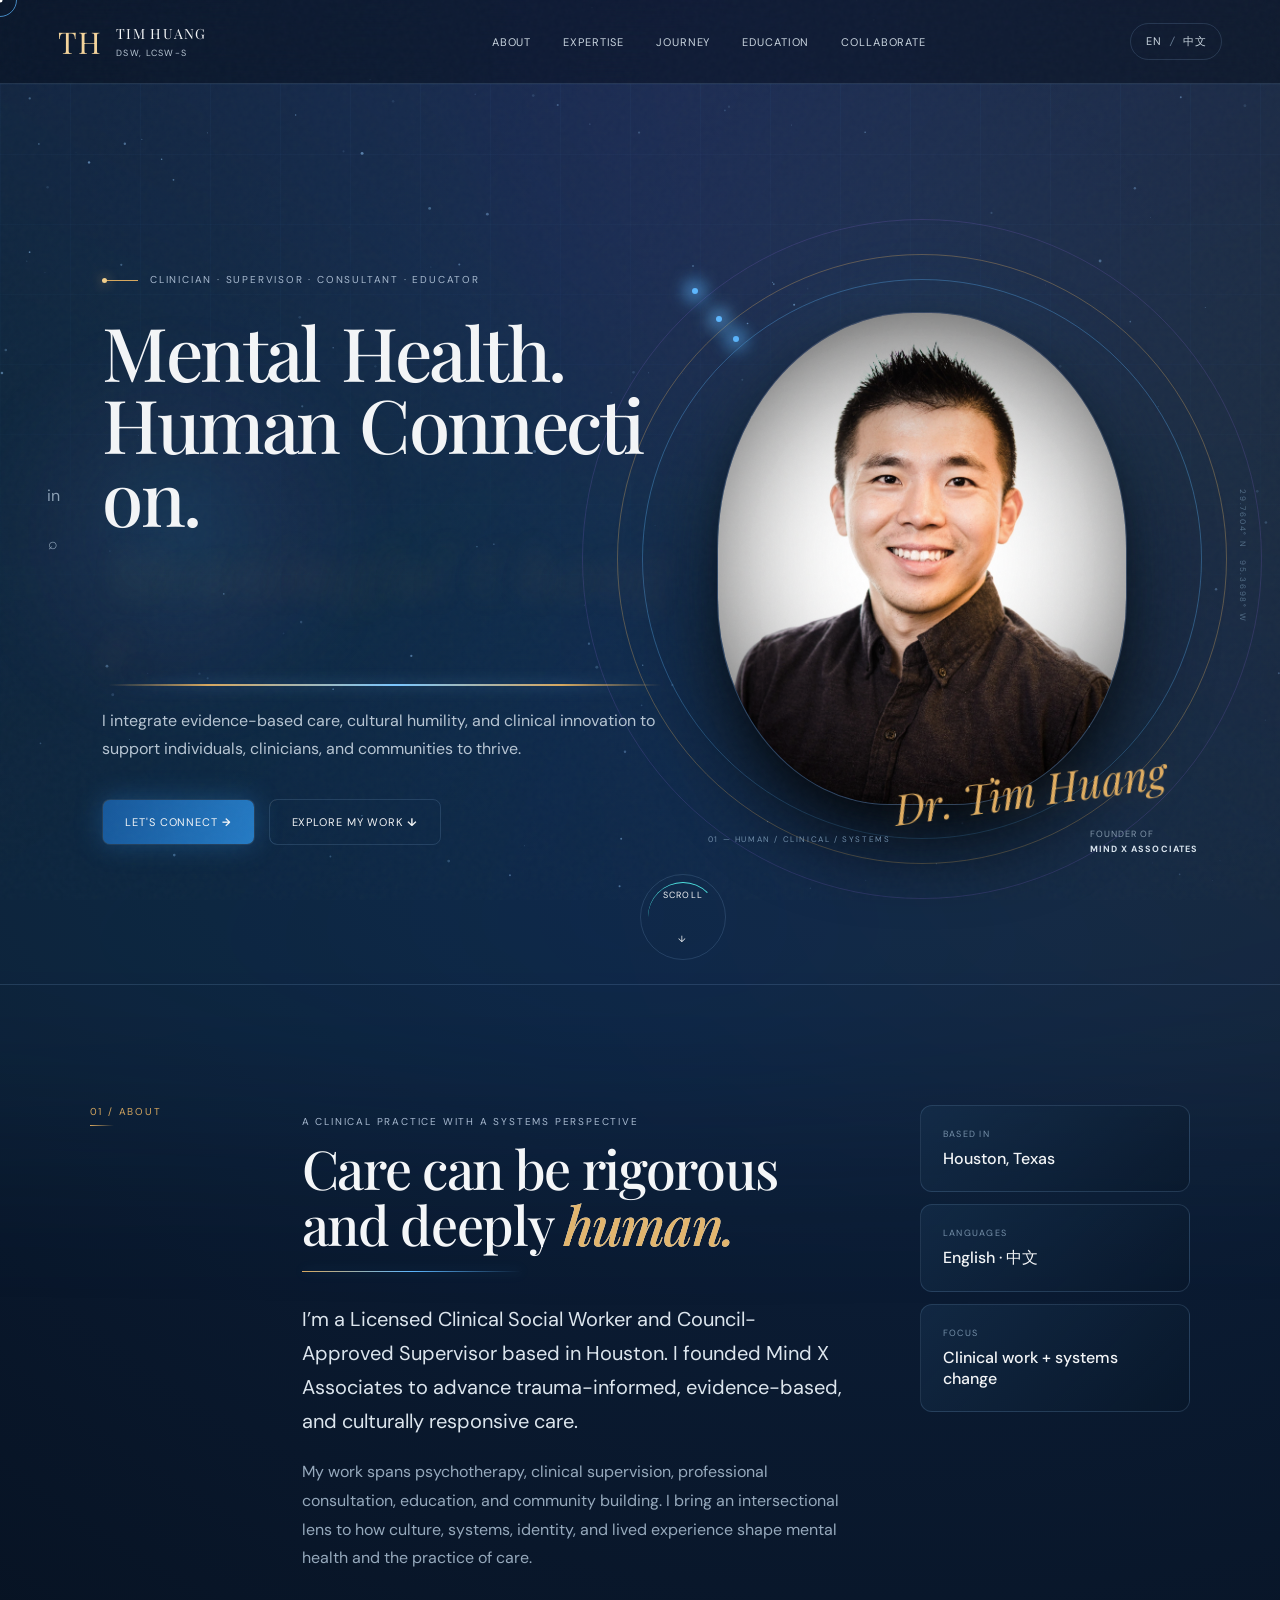
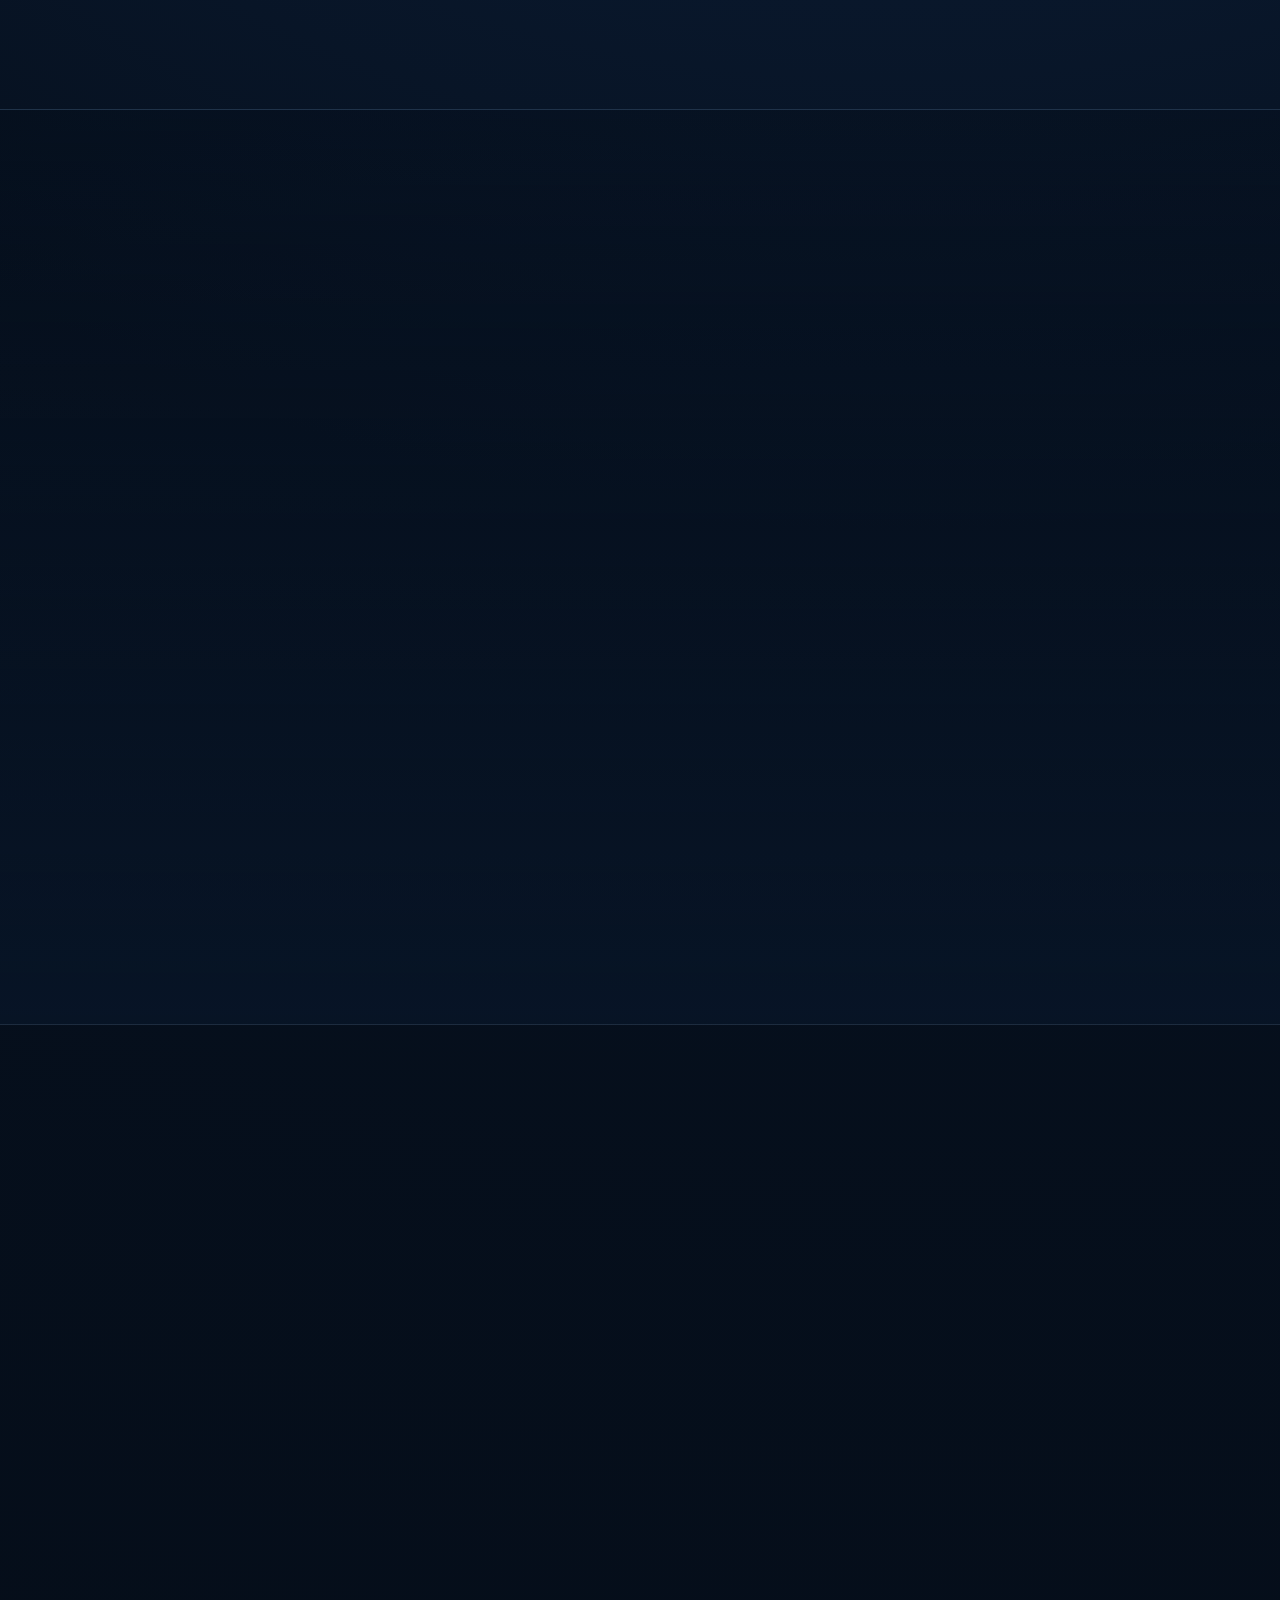
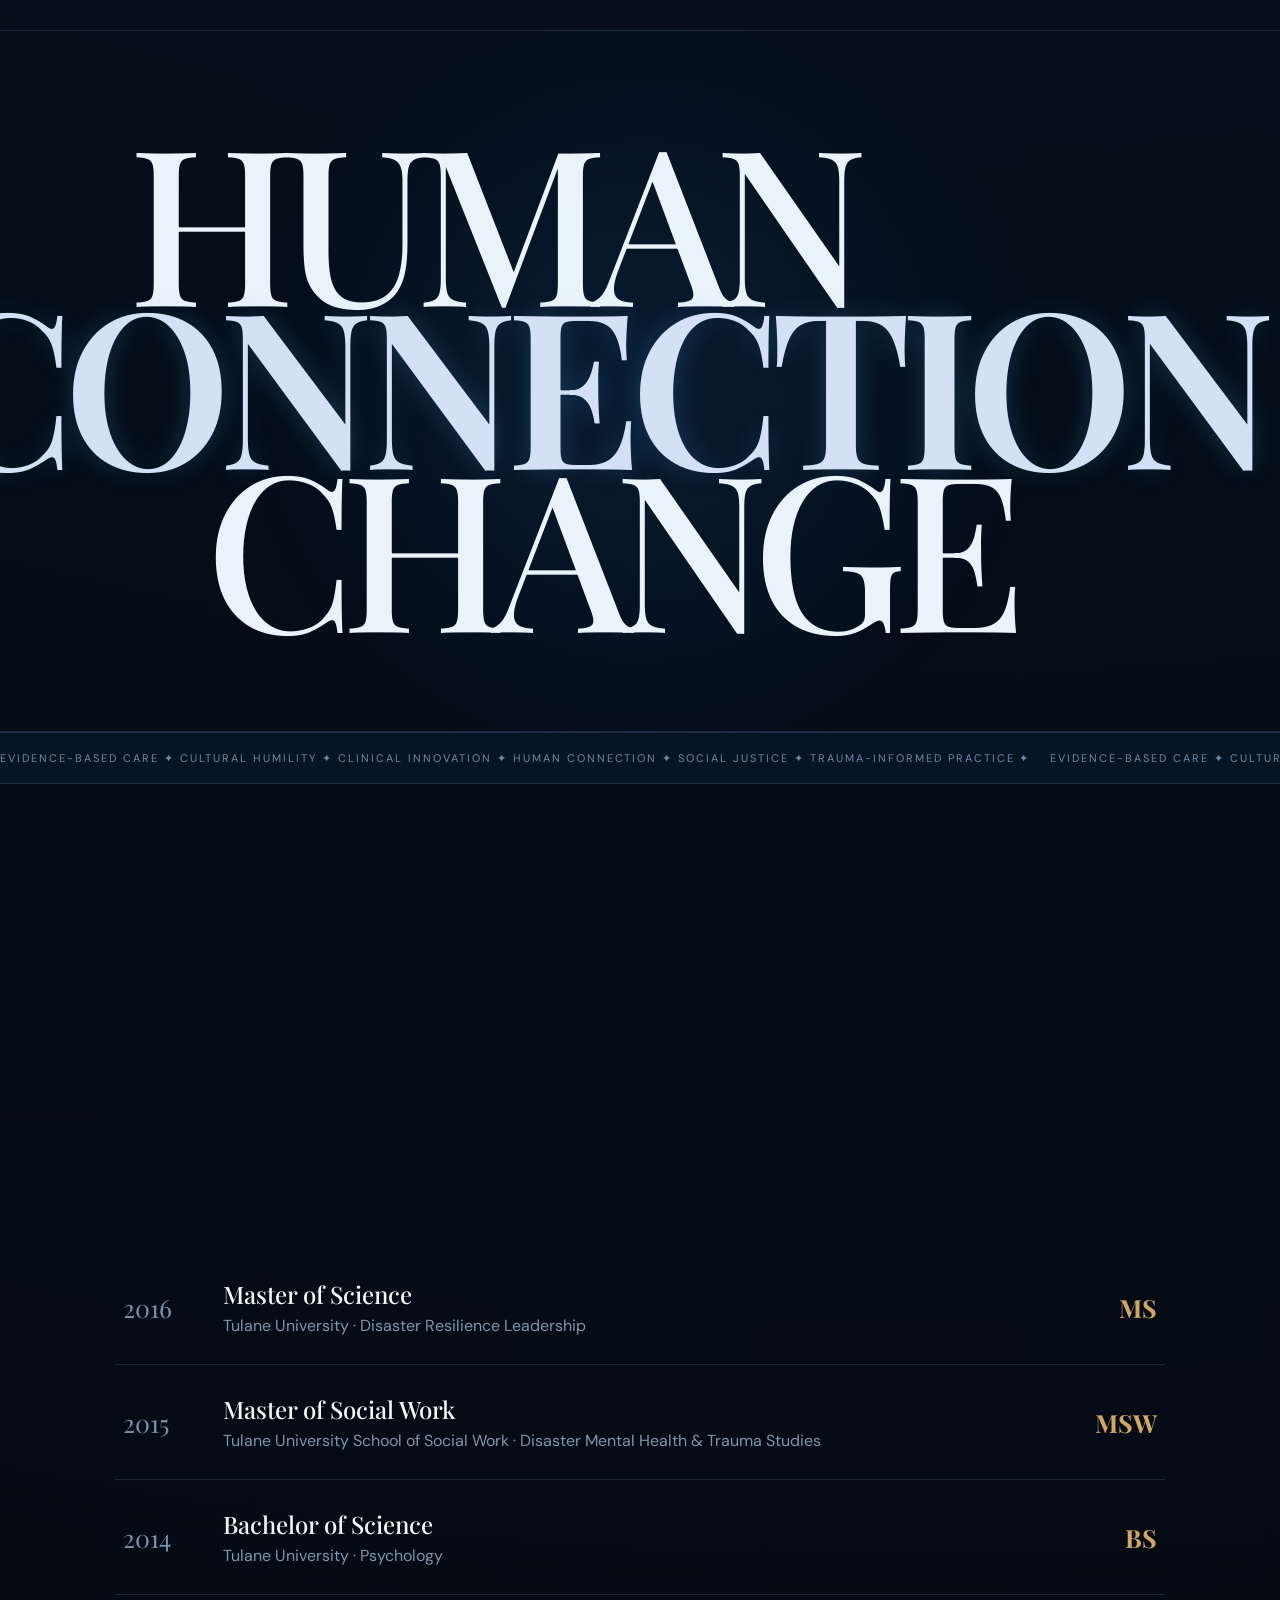
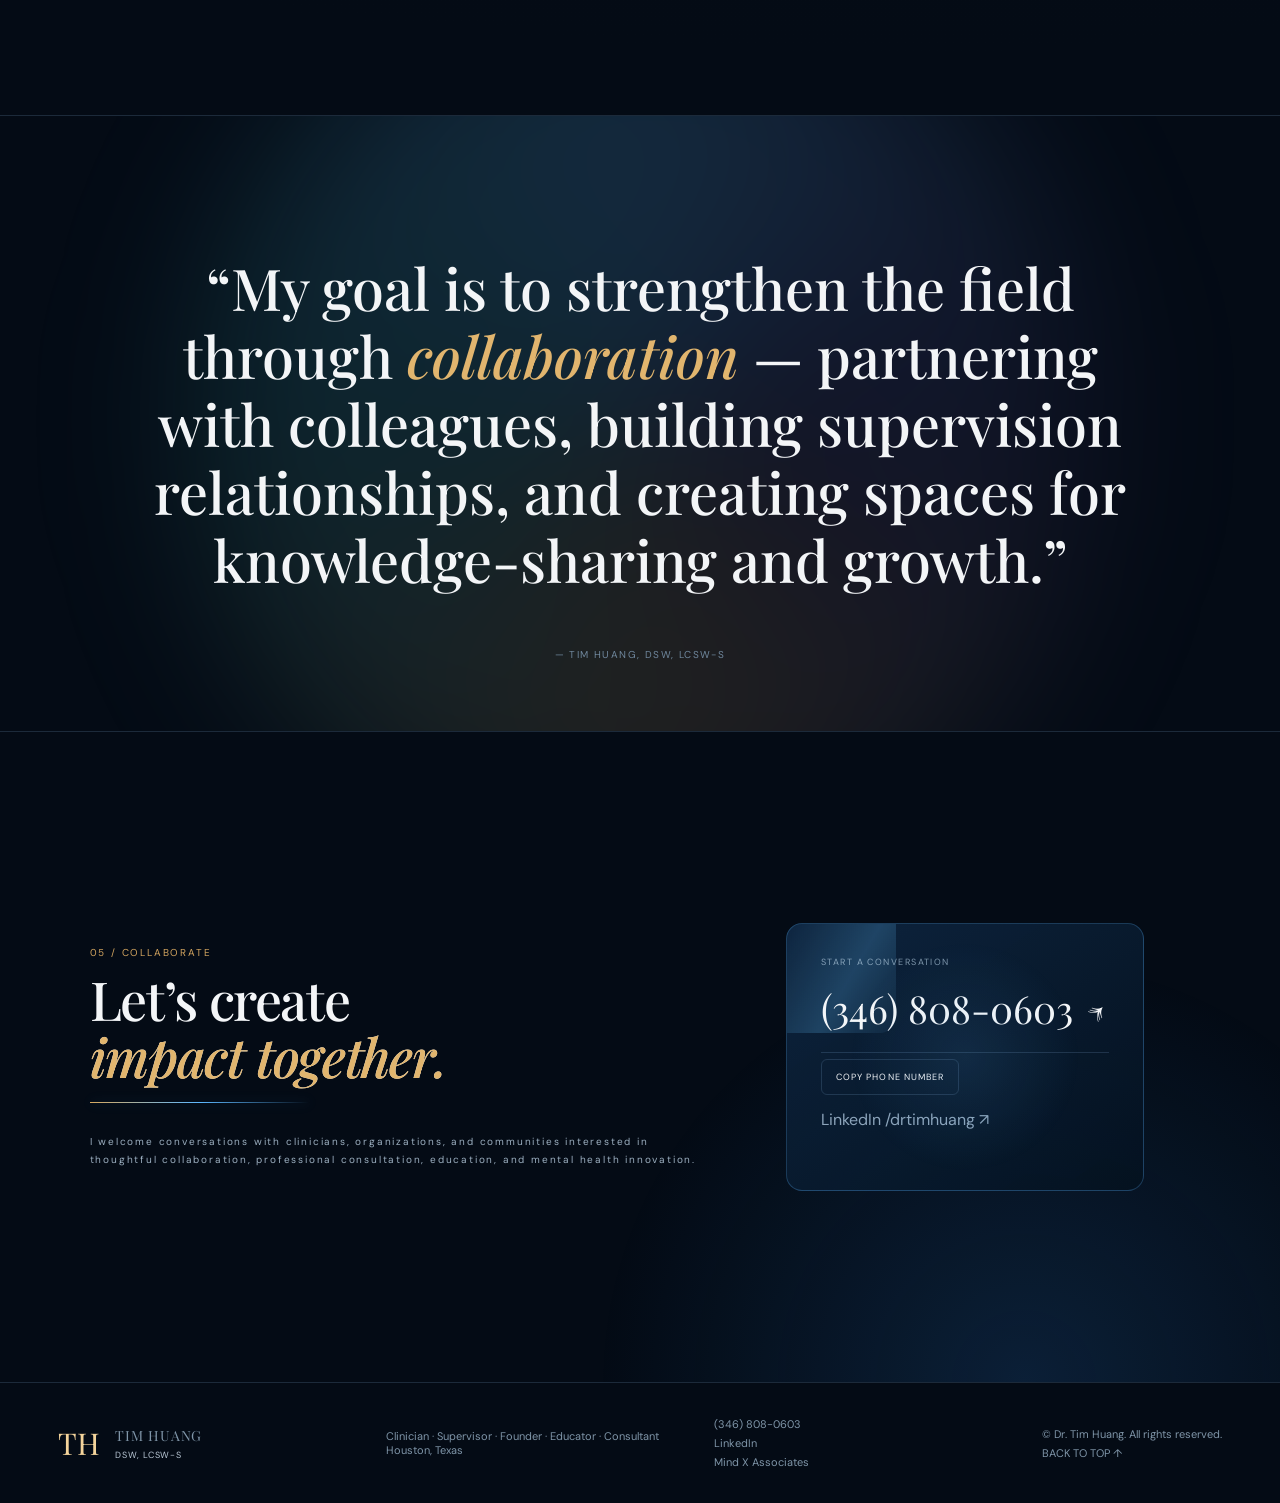
==== commit 7f6f6426: "updated" ====
--- a/index.html
+++ b/index.html
@@ -1,4 +1,4 @@
-<!doctype html><html lang="en"><head><meta charset="utf-8"><meta name="viewport" content="width=device-width,initial-scale=1"><title>Tim Huang, DSW, LCSW-S</title><meta name="description" content="Tim Huang, DSW, LCSW-S — clinician, supervisor, founder, educator and consultant working across mental health, culture, trauma-informed care and professional development."><meta name="theme-color" content="#07111f"><link rel="alternate" hreflang="zh-CN" href="zh.html"><link rel="stylesheet" href="style.css?v=signature-v4-4"></head><body><div class="preloader" aria-hidden="true"><div class="preloader-mark">TH</div><div class="preloader-line"><i></i></div></div><div class="noise"></div><div class="cursor-label">VIEW</div>
+<!doctype html><html lang="en"><head><meta charset="utf-8"><meta name="viewport" content="width=device-width,initial-scale=1"><title>Tim Huang, DSW, LCSW-S</title><meta name="description" content="Tim Huang, DSW, LCSW-S — clinician, supervisor, founder, educator and consultant working across mental health, culture, trauma-informed care and professional development."><meta name="theme-color" content="#07111f"><link rel="alternate" hreflang="zh-CN" href="zh.html"><link rel="stylesheet" href="style.css?v=signature-v4-5"><link rel="stylesheet" href="motion.css?v=signature-v4-5"></head><body><div class="preloader" aria-hidden="true"><div class="preloader-mark">TH</div><div class="preloader-line"><i></i></div></div><div class="noise"></div><div class="cursor-label">VIEW</div>
 <canvas id="stars" aria-hidden="true"></canvas><div class="cursor-dot"></div><div class="cursor-ring"></div><div class="progress"></div>
 <header class="nav"><a class="brand magnetic" href="#top"><span class="monogram">TH</span><span>TIM HUANG<small>DSW, LCSW-S</small></span></a><nav><a href="#about">About</a><a href="#expertise">Expertise</a><a href="#journey">Journey</a><a href="#education">Education</a><a href="#contact">Collaborate</a></nav><a class="lang magnetic" href="zh.html">EN <i>/</i> 中文</a></header>
 <main id="top">
@@ -23,4 +23,4 @@
 <article class="degree" data-reveal><span>2021</span><div><h3>Doctor of Social Work</h3><p>Tulane University · Social Work</p></div><b>DSW</b></article><article class="degree" data-reveal><span>2016</span><div><h3>Master of Science</h3><p>Tulane University · Disaster Resilience Leadership</p></div><b>MS</b></article><article class="degree" data-reveal><span>2015</span><div><h3>Master of Social Work</h3><p>Tulane University School of Social Work · Disaster Mental Health & Trauma Studies</p></div><b>MSW</b></article><article class="degree" data-reveal><span>2014</span><div><h3>Bachelor of Science</h3><p>Tulane University · Psychology</p></div><b>BS</b></article></div></section>
 <section class="manifesto"><div class="manifesto-orb"></div><p data-reveal>“My goal is to strengthen the field through <em>collaboration</em> — partnering with colleagues, building supervision relationships, and creating spaces for knowledge-sharing and growth.”</p><span>— TIM HUANG, DSW, LCSW-S</span></section>
 <section id="contact" class="contact section"><div class="contact-copy" data-reveal><p>05 / COLLABORATE</p><h2>Let’s create<br><em>impact together.</em></h2><p>I welcome conversations with clinicians, organizations, and communities interested in thoughtful collaboration, professional consultation, education, and mental health innovation.</p></div><div class="contact-panel tilt" data-reveal><span>START A CONVERSATION</span><a class="phone magnetic" href="tel:+13468080603">(346) 808-0603 <b>↗</b></a><button class="copy magnetic" data-copy="(346) 808-0603">COPY PHONE NUMBER</button><a href="https://www.linkedin.com/in/drtimhuang">LinkedIn /drtimhuang ↗</a><small class="copy-status"></small></div></section>
-</main><footer><a class="brand" href="#top"><span class="monogram">TH</span><span>TIM HUANG<small>DSW, LCSW-S</small></span></a><p>Clinician · Supervisor · Founder · Educator · Consultant<br>Houston, Texas</p><div><a href="tel:+13468080603">(346) 808-0603</a><a href="https://www.linkedin.com/in/drtimhuang">LinkedIn</a><a href="https://www.mindx.us">Mind X Associates</a></div><div class="footer-end"><span>© Dr. Tim Huang. All rights reserved.</span><a href="#top">BACK TO TOP ↑</a></div></footer><script src="main.js?v=signature-v4-4"></script></body></html>
+</main><footer><a class="brand" href="#top"><span class="monogram">TH</span><span>TIM HUANG<small>DSW, LCSW-S</small></span></a><p>Clinician · Supervisor · Founder · Educator · Consultant<br>Houston, Texas</p><div><a href="tel:+13468080603">(346) 808-0603</a><a href="https://www.linkedin.com/in/drtimhuang">LinkedIn</a><a href="https://www.mindx.us">Mind X Associates</a></div><div class="footer-end"><span>© Dr. Tim Huang. All rights reserved.</span><a href="#top">BACK TO TOP ↑</a></div></footer><script src="main.js?v=signature-v4-5"></script></body></html>
--- a/motion.css
+++ b/motion.css
@@ -0,0 +1,62 @@
+/* Signature V4.5 — additional motion layer */
+.hero h1 .word-space{display:inline-block;width:.28em;min-width:.28em;white-space:pre}
+.hero h1 em .word-space{width:.3em;min-width:.3em}
+
+/* More dimensional headline motion without compromising legibility */
+.hero h1{perspective:900px}
+.hero h1 .char{transform-origin:50% 70%}
+.page-ready .hero h1 .char:nth-child(3n+1){animation-name:heroCharIn,letterDriftA}
+.page-ready .hero h1 .char:nth-child(3n+2){animation-name:heroCharIn,letterDriftB}
+.page-ready .hero h1 .char:nth-child(3n){animation-name:heroCharIn,letterDriftC}
+.page-ready .hero h1 .char{animation-duration:.72s,8s;animation-timing-function:cubic-bezier(.16,.8,.2,1),ease-in-out;animation-fill-mode:forwards,both;animation-iteration-count:1,infinite}
+@keyframes letterDriftA{0%,100%{translate:0 0}50%{translate:0 -1.5px}}
+@keyframes letterDriftB{0%,100%{translate:0 0}50%{translate:.7px 1px}}
+@keyframes letterDriftC{0%,100%{translate:0 0}50%{translate:-.7px -.8px}}
+
+/* Elegant animated underline/light ribbon on the highlighted phrase */
+.hero h1 em{position:relative;display:inline-block;isolation:isolate}
+.hero h1 em:after{content:"";position:absolute;left:1%;right:1%;bottom:-.09em;height:2px;background:linear-gradient(90deg,transparent,#d7a85f 18%,#7ac7ff 52%,#d7a85f 82%,transparent);transform-origin:left;animation:heroRibbon 4.8s ease-in-out infinite;filter:drop-shadow(0 0 7px rgba(122,199,255,.55));z-index:-1}
+@keyframes heroRibbon{0%,100%{transform:scaleX(.18);opacity:.28}45%,60%{transform:scaleX(1);opacity:.9}}
+
+/* Kicker gets a moving pinpoint instead of a static line */
+.kicker span{position:relative;overflow:visible}
+.kicker span:after{content:"";position:absolute;width:5px;height:5px;border-radius:50%;top:-2px;left:0;background:#f3cf8c;box-shadow:0 0 12px #d7a85f;animation:kickerDot 3.4s ease-in-out infinite}
+@keyframes kickerDot{0%,100%{left:0;opacity:.35}50%{left:31px;opacity:1}}
+
+/* Ambient moving light behind the hero copy */
+.hero-copy:before{content:"";position:absolute;z-index:-1;width:430px;height:430px;left:-140px;top:8%;border-radius:50%;background:radial-gradient(circle,rgba(93,183,255,.11),rgba(168,121,255,.04) 38%,transparent 70%);filter:blur(18px);animation:copyAura 9s ease-in-out infinite alternate;pointer-events:none}
+@keyframes copyAura{to{transform:translate(110px,70px) scale(1.16);opacity:.72}}
+
+/* Buttons get a traveling border pulse */
+.hero .btn{background-clip:padding-box}
+.hero .btn:after{content:"";position:absolute;inset:-1px;border-radius:inherit;padding:1px;background:conic-gradient(from var(--spin,0deg),transparent 0 65%,rgba(122,199,255,.75) 72%,rgba(215,168,95,.8) 78%,transparent 86%);-webkit-mask:linear-gradient(#000 0 0) content-box,linear-gradient(#000 0 0);-webkit-mask-composite:xor;mask-composite:exclude;opacity:.48;animation:borderOrbit 5s linear infinite;pointer-events:none}
+@property --spin{syntax:'<angle>';initial-value:0deg;inherits:false}
+@keyframes borderOrbit{to{--spin:360deg}}
+
+/* Portrait remains stable: only halo/orbits move */
+.portrait-wrap{animation:none!important}
+.portrait-glow{animation:portraitGlowV45 6.5s ease-in-out infinite!important}
+@keyframes portraitGlowV45{0%,100%{transform:scale(.94);opacity:.62}50%{transform:scale(1.09);opacity:1}}
+
+/* Section headings reveal a soft passing highlight */
+.section h2,.journey h2,.contact h2{position:relative}
+.section h2:after,.journey h2:after,.contact h2:after{content:"";display:block;width:0;height:1px;margin-top:18px;background:linear-gradient(90deg,#d7a85f,#5db7ff,transparent);box-shadow:0 0 12px rgba(93,183,255,.3);transition:width 1.2s cubic-bezier(.2,.75,.2,1)}
+[data-reveal].visible h2:after,.section-head.visible h2:after{width:min(220px,45%)}
+
+/* Cards feel alive at rest, but do not jitter */
+.feature-card:after{content:"";position:absolute;inset:auto -25% -65% -25%;height:55%;background:radial-gradient(ellipse,rgba(93,183,255,.13),transparent 66%);filter:blur(12px);animation:cardBreathe 5.5s ease-in-out infinite;pointer-events:none}
+.feature-card:nth-child(2):after{animation-delay:-1.3s}.feature-card:nth-child(3):after{animation-delay:-2.6s}.feature-card:nth-child(4):after{animation-delay:-3.9s}
+@keyframes cardBreathe{50%{transform:translateY(-20px) scaleX(1.1);opacity:.7}}
+
+/* Timeline line subtly flows forward */
+.timeline-line i{position:relative;overflow:hidden}
+.timeline-line i:after{content:"";position:absolute;inset:0;background:linear-gradient(90deg,transparent,rgba(255,255,255,.85),transparent);transform:translateX(-120%);animation:timelineSweep 3.8s ease-in-out infinite}
+@keyframes timelineSweep{55%,100%{transform:translateX(140%)}}
+
+/* Contact card entrance and ambient edge light */
+.contact-panel{position:relative;overflow:hidden}
+.contact-panel:before{content:"";position:absolute;inset:-1px;border-radius:inherit;background:linear-gradient(120deg,transparent 20%,rgba(93,183,255,.22),transparent 42%,transparent 70%,rgba(215,168,95,.16),transparent 88%);background-size:250% 250%;animation:contactEdge 8s ease-in-out infinite;pointer-events:none;mix-blend-mode:screen}
+@keyframes contactEdge{50%{background-position:100% 100%}}
+
+@media(max-width:650px){.hero h1 .word-space{width:.24em;min-width:.24em}.hero-copy:before{width:300px;height:300px}.hero .btn:after{display:none}}
+@media(prefers-reduced-motion:reduce){.hero h1 .char,.hero h1 em:after,.kicker span:after,.hero-copy:before,.hero .btn:after,.portrait-glow,.feature-card:after,.timeline-line i:after,.contact-panel:before{animation:none!important}.hero h1 .char{opacity:1!important;filter:none!important;translate:none!important}}
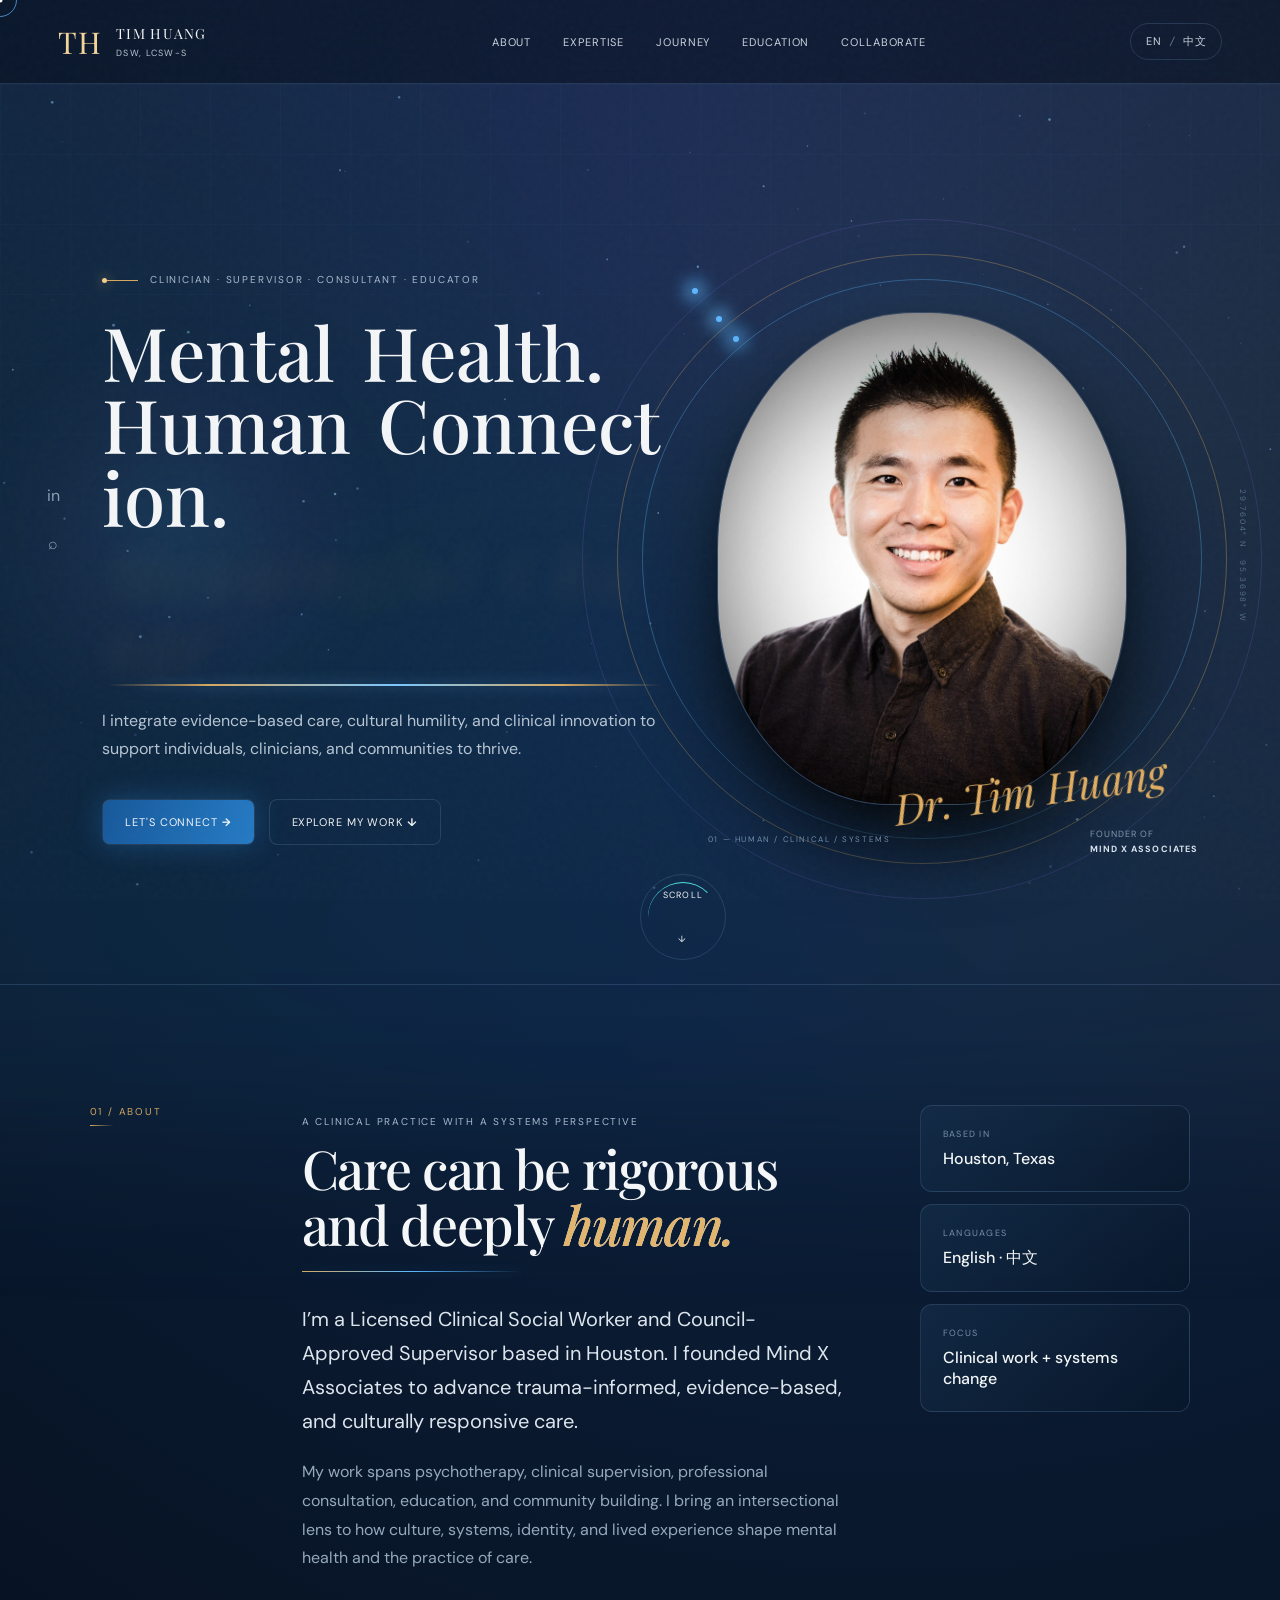
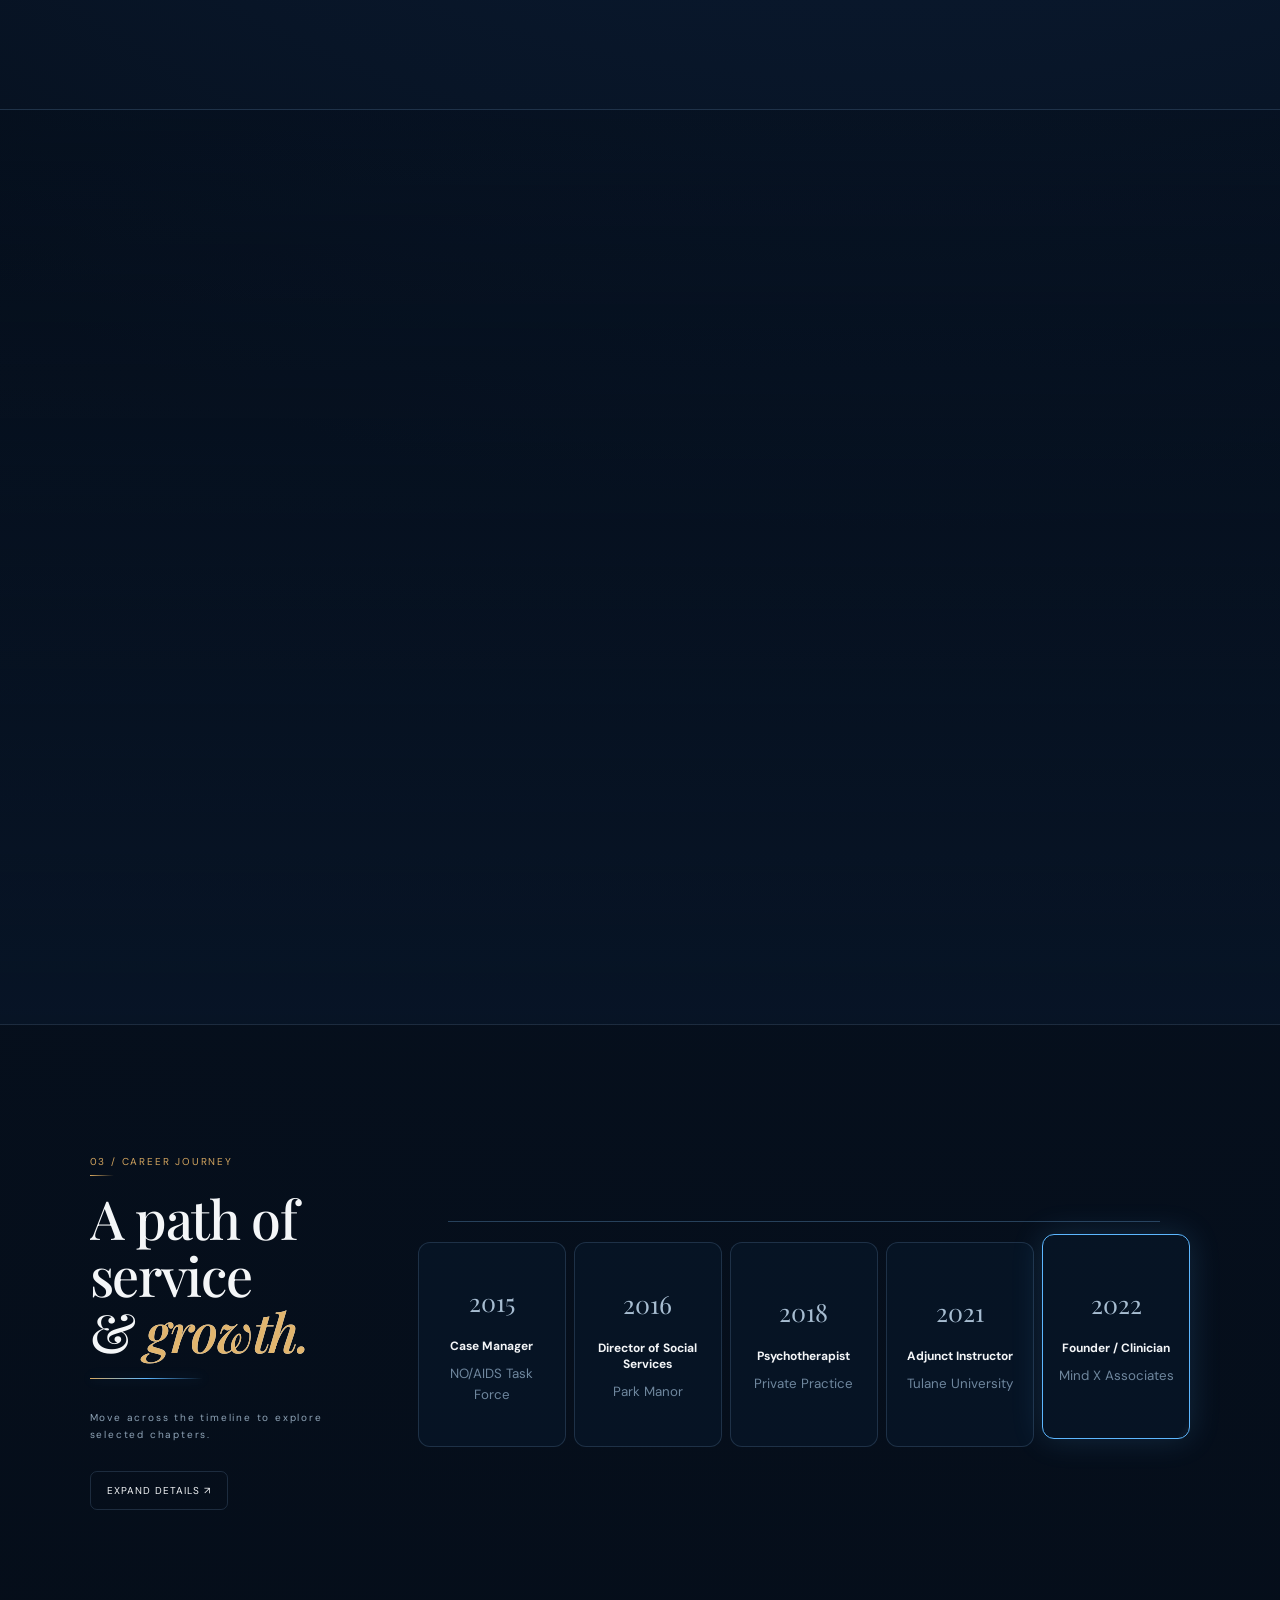
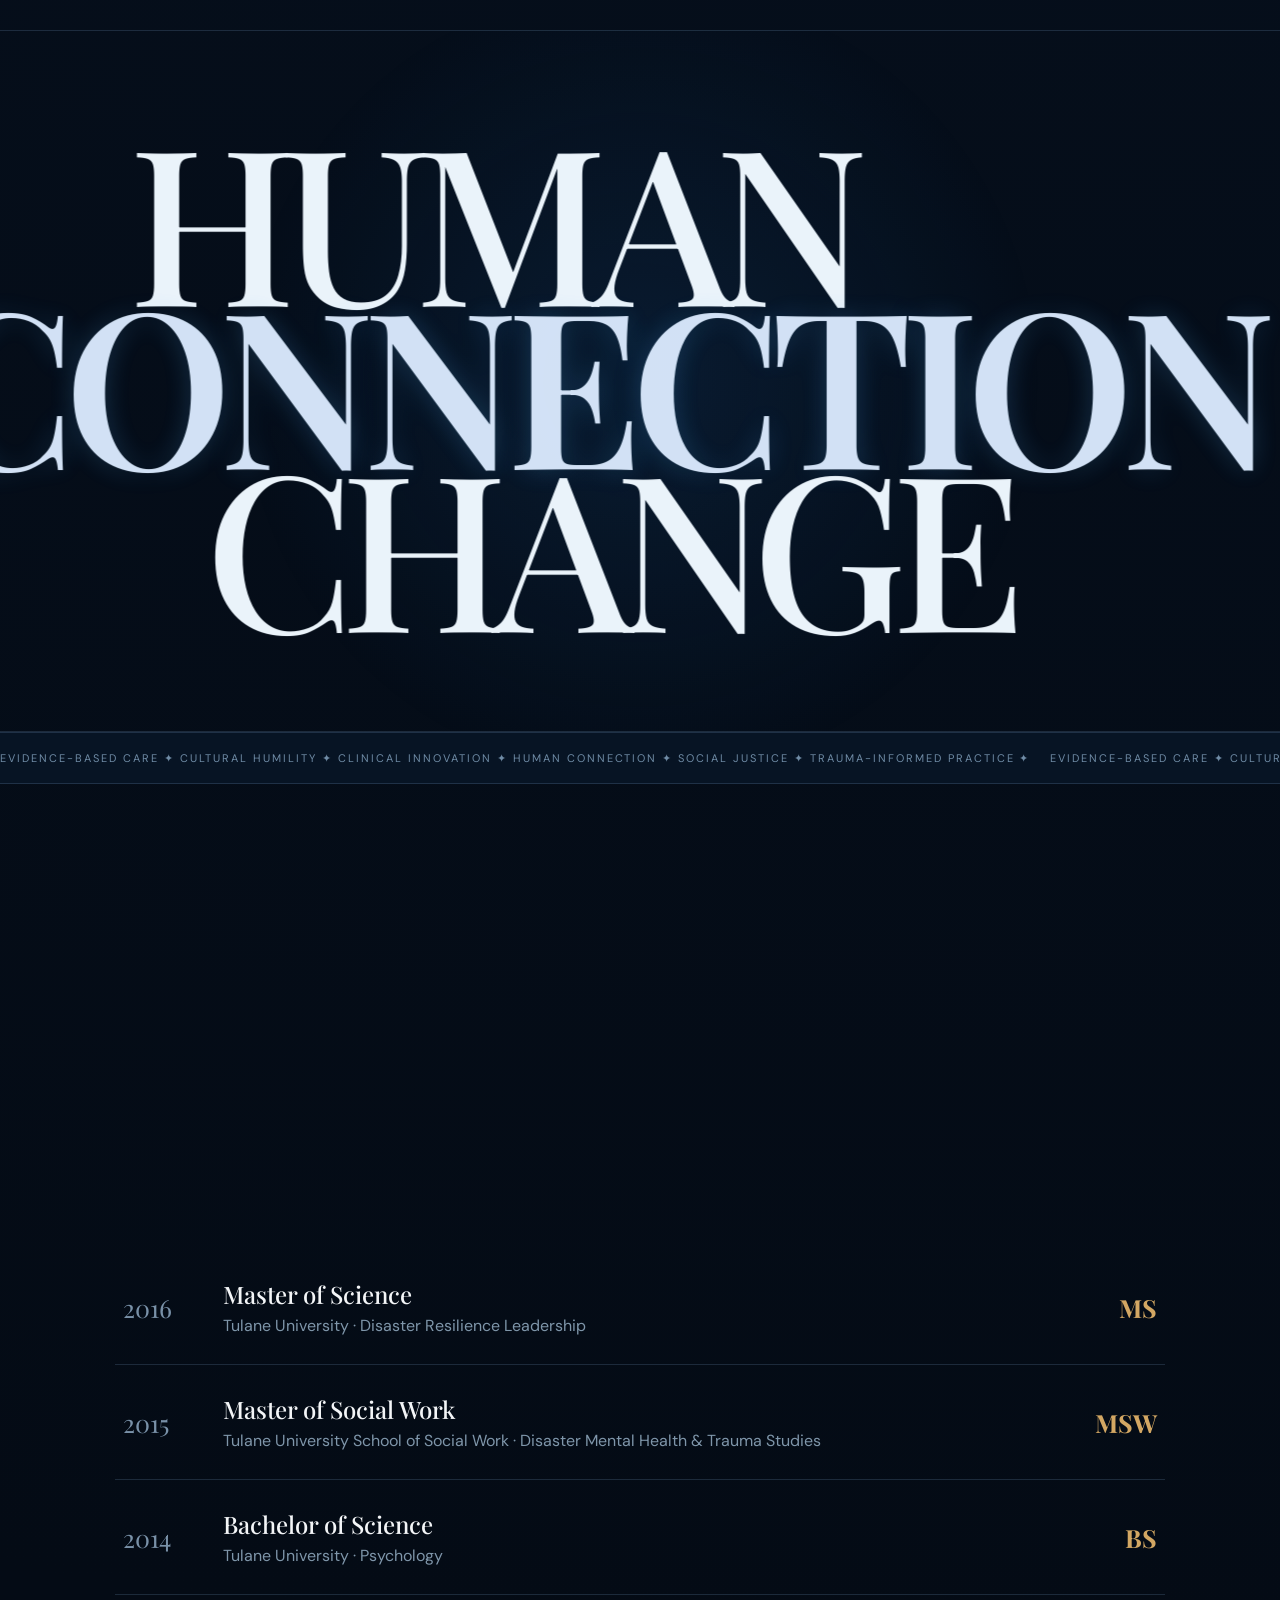
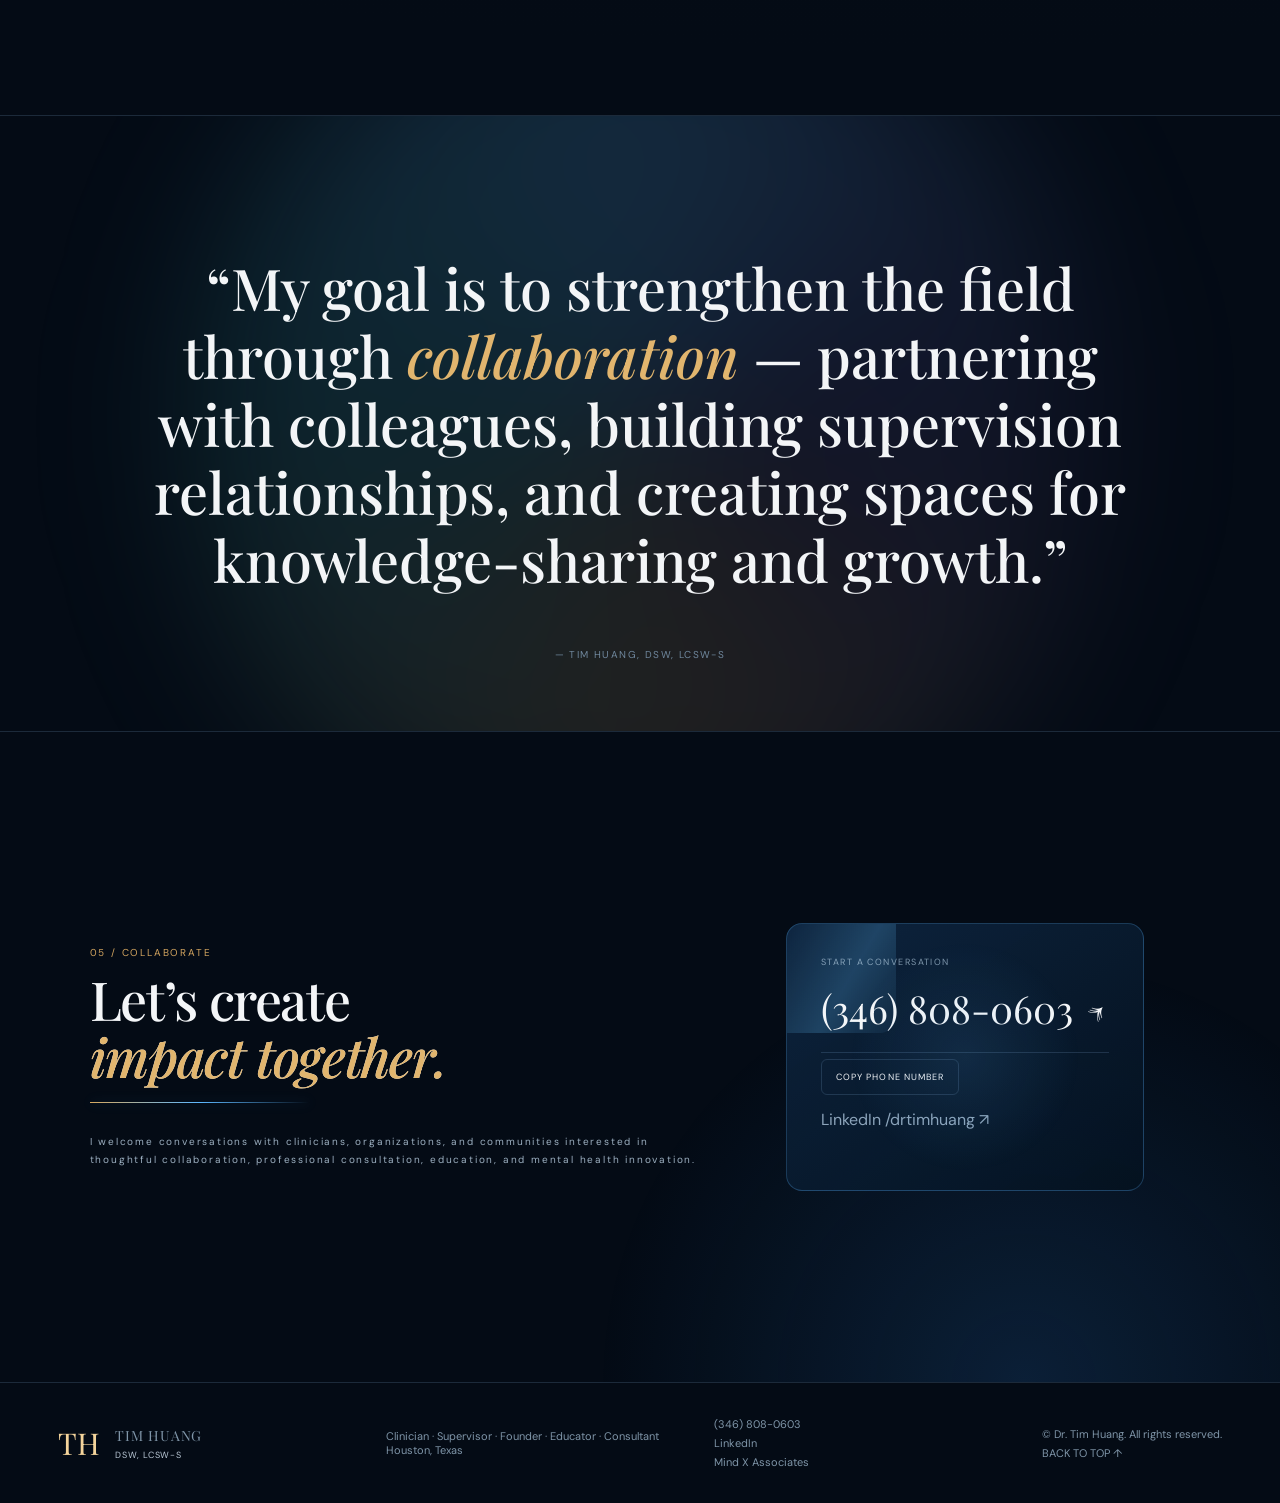
==== commit 32029b90: "updated" ====
--- a/index.html
+++ b/index.html
@@ -1,4 +1,4 @@
-<!doctype html><html lang="en"><head><meta charset="utf-8"><meta name="viewport" content="width=device-width,initial-scale=1"><title>Tim Huang, DSW, LCSW-S</title><meta name="description" content="Tim Huang, DSW, LCSW-S — clinician, supervisor, founder, educator and consultant working across mental health, culture, trauma-informed care and professional development."><meta name="theme-color" content="#07111f"><link rel="alternate" hreflang="zh-CN" href="zh.html"><link rel="stylesheet" href="style.css?v=signature-v4-5"><link rel="stylesheet" href="motion.css?v=signature-v4-5"></head><body><div class="preloader" aria-hidden="true"><div class="preloader-mark">TH</div><div class="preloader-line"><i></i></div></div><div class="noise"></div><div class="cursor-label">VIEW</div>
+<!doctype html><html lang="en"><head><meta charset="utf-8"><meta name="viewport" content="width=device-width,initial-scale=1"><title>Tim Huang, DSW, LCSW-S</title><meta name="description" content="Tim Huang, DSW, LCSW-S — clinician, supervisor, founder, educator and consultant working across mental health, culture, trauma-informed care and professional development."><meta name="theme-color" content="#07111f"><link rel="alternate" hreflang="zh-CN" href="zh.html"><link rel="stylesheet" href="style.css?v=signature-v4-6"><link rel="stylesheet" href="motion.css?v=signature-v4-6"></head><body><div class="preloader" aria-hidden="true"><div class="preloader-mark">TH</div><div class="preloader-line"><i></i></div></div><div class="noise"></div><div class="cursor-label">VIEW</div>
 <canvas id="stars" aria-hidden="true"></canvas><div class="cursor-dot"></div><div class="cursor-ring"></div><div class="progress"></div>
 <header class="nav"><a class="brand magnetic" href="#top"><span class="monogram">TH</span><span>TIM HUANG<small>DSW, LCSW-S</small></span></a><nav><a href="#about">About</a><a href="#expertise">Expertise</a><a href="#journey">Journey</a><a href="#education">Education</a><a href="#contact">Collaborate</a></nav><a class="lang magnetic" href="zh.html">EN <i>/</i> 中文</a></header>
 <main id="top">
@@ -23,4 +23,4 @@
 <article class="degree" data-reveal><span>2021</span><div><h3>Doctor of Social Work</h3><p>Tulane University · Social Work</p></div><b>DSW</b></article><article class="degree" data-reveal><span>2016</span><div><h3>Master of Science</h3><p>Tulane University · Disaster Resilience Leadership</p></div><b>MS</b></article><article class="degree" data-reveal><span>2015</span><div><h3>Master of Social Work</h3><p>Tulane University School of Social Work · Disaster Mental Health & Trauma Studies</p></div><b>MSW</b></article><article class="degree" data-reveal><span>2014</span><div><h3>Bachelor of Science</h3><p>Tulane University · Psychology</p></div><b>BS</b></article></div></section>
 <section class="manifesto"><div class="manifesto-orb"></div><p data-reveal>“My goal is to strengthen the field through <em>collaboration</em> — partnering with colleagues, building supervision relationships, and creating spaces for knowledge-sharing and growth.”</p><span>— TIM HUANG, DSW, LCSW-S</span></section>
 <section id="contact" class="contact section"><div class="contact-copy" data-reveal><p>05 / COLLABORATE</p><h2>Let’s create<br><em>impact together.</em></h2><p>I welcome conversations with clinicians, organizations, and communities interested in thoughtful collaboration, professional consultation, education, and mental health innovation.</p></div><div class="contact-panel tilt" data-reveal><span>START A CONVERSATION</span><a class="phone magnetic" href="tel:+13468080603">(346) 808-0603 <b>↗</b></a><button class="copy magnetic" data-copy="(346) 808-0603">COPY PHONE NUMBER</button><a href="https://www.linkedin.com/in/drtimhuang">LinkedIn /drtimhuang ↗</a><small class="copy-status"></small></div></section>
-</main><footer><a class="brand" href="#top"><span class="monogram">TH</span><span>TIM HUANG<small>DSW, LCSW-S</small></span></a><p>Clinician · Supervisor · Founder · Educator · Consultant<br>Houston, Texas</p><div><a href="tel:+13468080603">(346) 808-0603</a><a href="https://www.linkedin.com/in/drtimhuang">LinkedIn</a><a href="https://www.mindx.us">Mind X Associates</a></div><div class="footer-end"><span>© Dr. Tim Huang. All rights reserved.</span><a href="#top">BACK TO TOP ↑</a></div></footer><script src="main.js?v=signature-v4-5"></script></body></html>
+</main><footer><a class="brand" href="#top"><span class="monogram">TH</span><span>TIM HUANG<small>DSW, LCSW-S</small></span></a><p>Clinician · Supervisor · Founder · Educator · Consultant<br>Houston, Texas</p><div><a href="tel:+13468080603">(346) 808-0603</a><a href="https://www.linkedin.com/in/drtimhuang">LinkedIn</a><a href="https://www.mindx.us">Mind X Associates</a></div><div class="footer-end"><span>© Dr. Tim Huang. All rights reserved.</span><a href="#top">BACK TO TOP ↑</a></div></footer><script src="main.js?v=signature-v4-6"></script></body></html>
--- a/motion.css
+++ b/motion.css
@@ -60,3 +60,9 @@
 
 @media(max-width:650px){.hero h1 .word-space{width:.24em;min-width:.24em}.hero-copy:before{width:300px;height:300px}.hero .btn:after{display:none}}
 @media(prefers-reduced-motion:reduce){.hero h1 .char,.hero h1 em:after,.kicker span:after,.hero-copy:before,.hero .btn:after,.portrait-glow,.feature-card:after,.timeline-line i:after,.contact-panel:before{animation:none!important}.hero h1 .char{opacity:1!important;filter:none!important;translate:none!important}}
+
+/* V4.6: preserve natural headline typography when characters are split for motion. */
+.hero h1 .char{letter-spacing:0!important}
+.hero h1 .word-space{width:.36em!important;min-width:.36em!important}
+.hero h1 em .word-space{width:.38em!important;min-width:.38em!important}
+@media(max-width:650px){.hero h1 .word-space{width:.34em!important;min-width:.34em!important}.hero h1 em .word-space{width:.36em!important;min-width:.36em!important}}
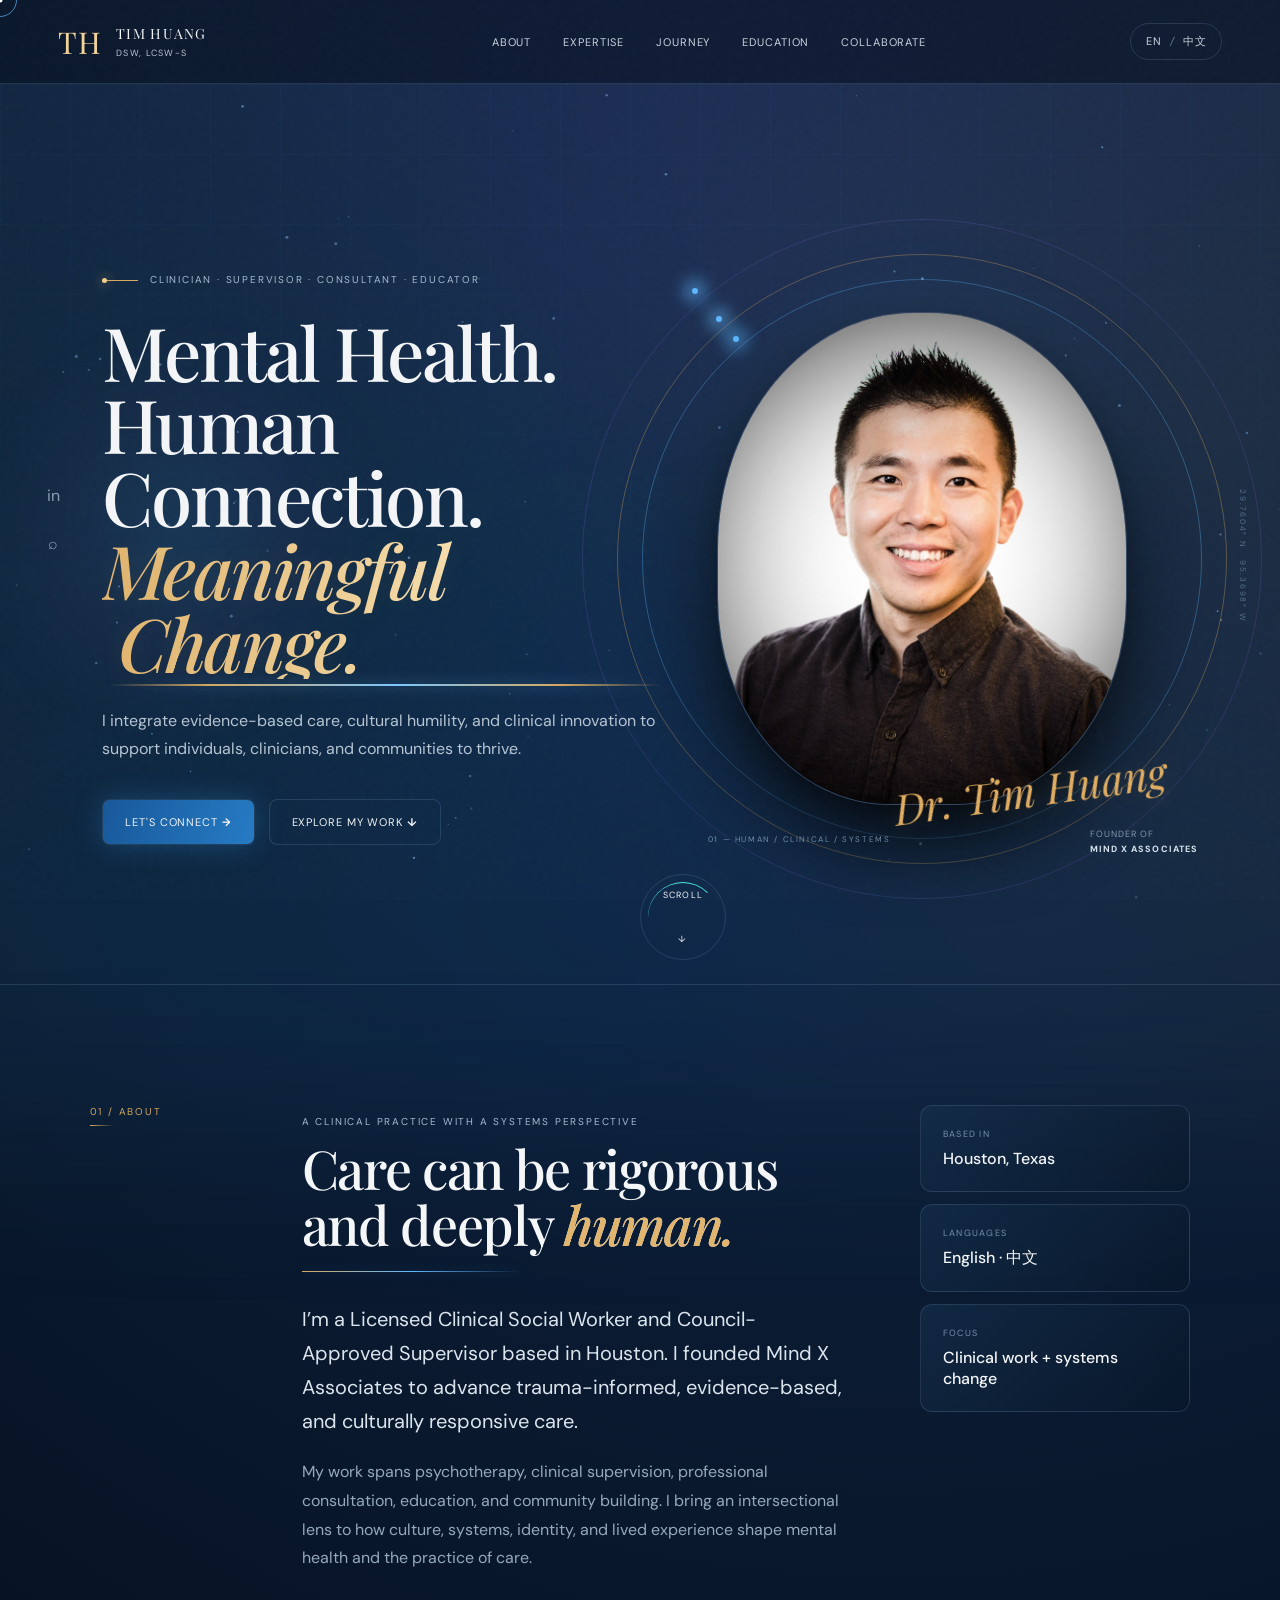
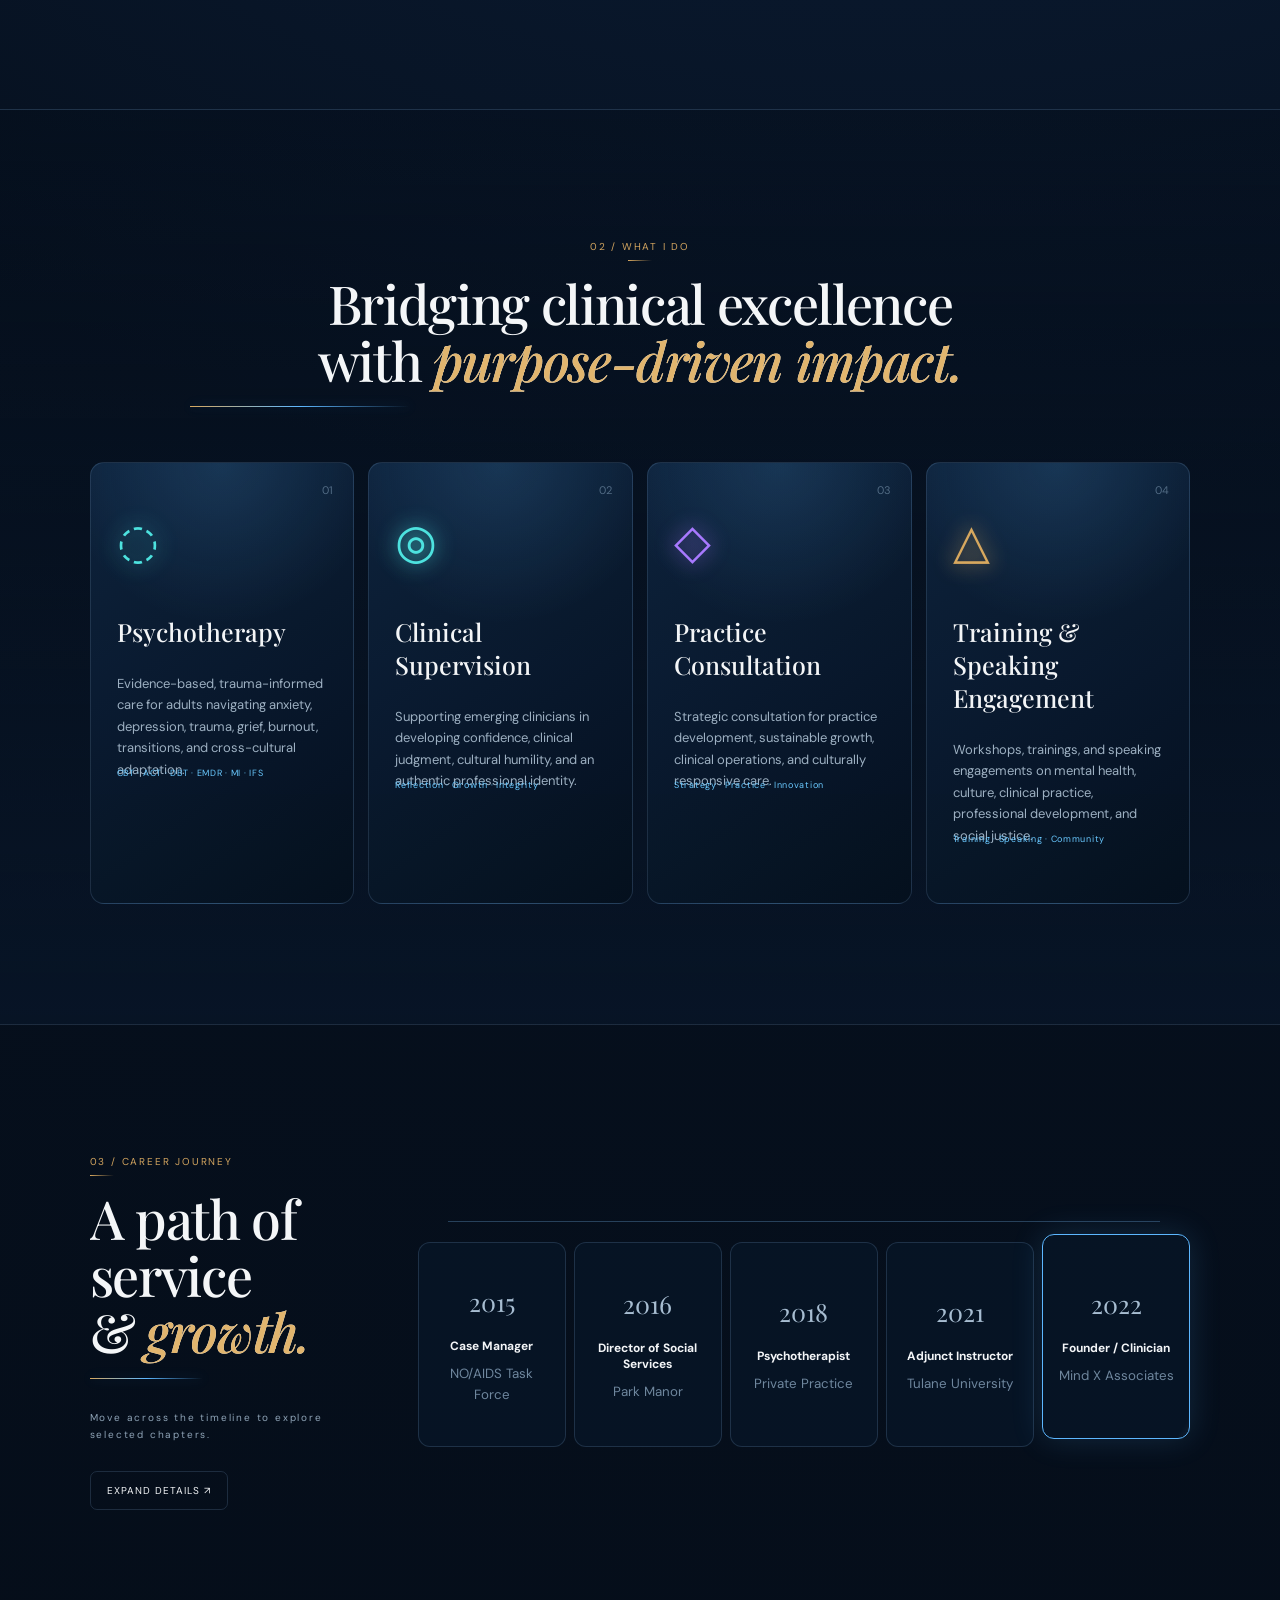
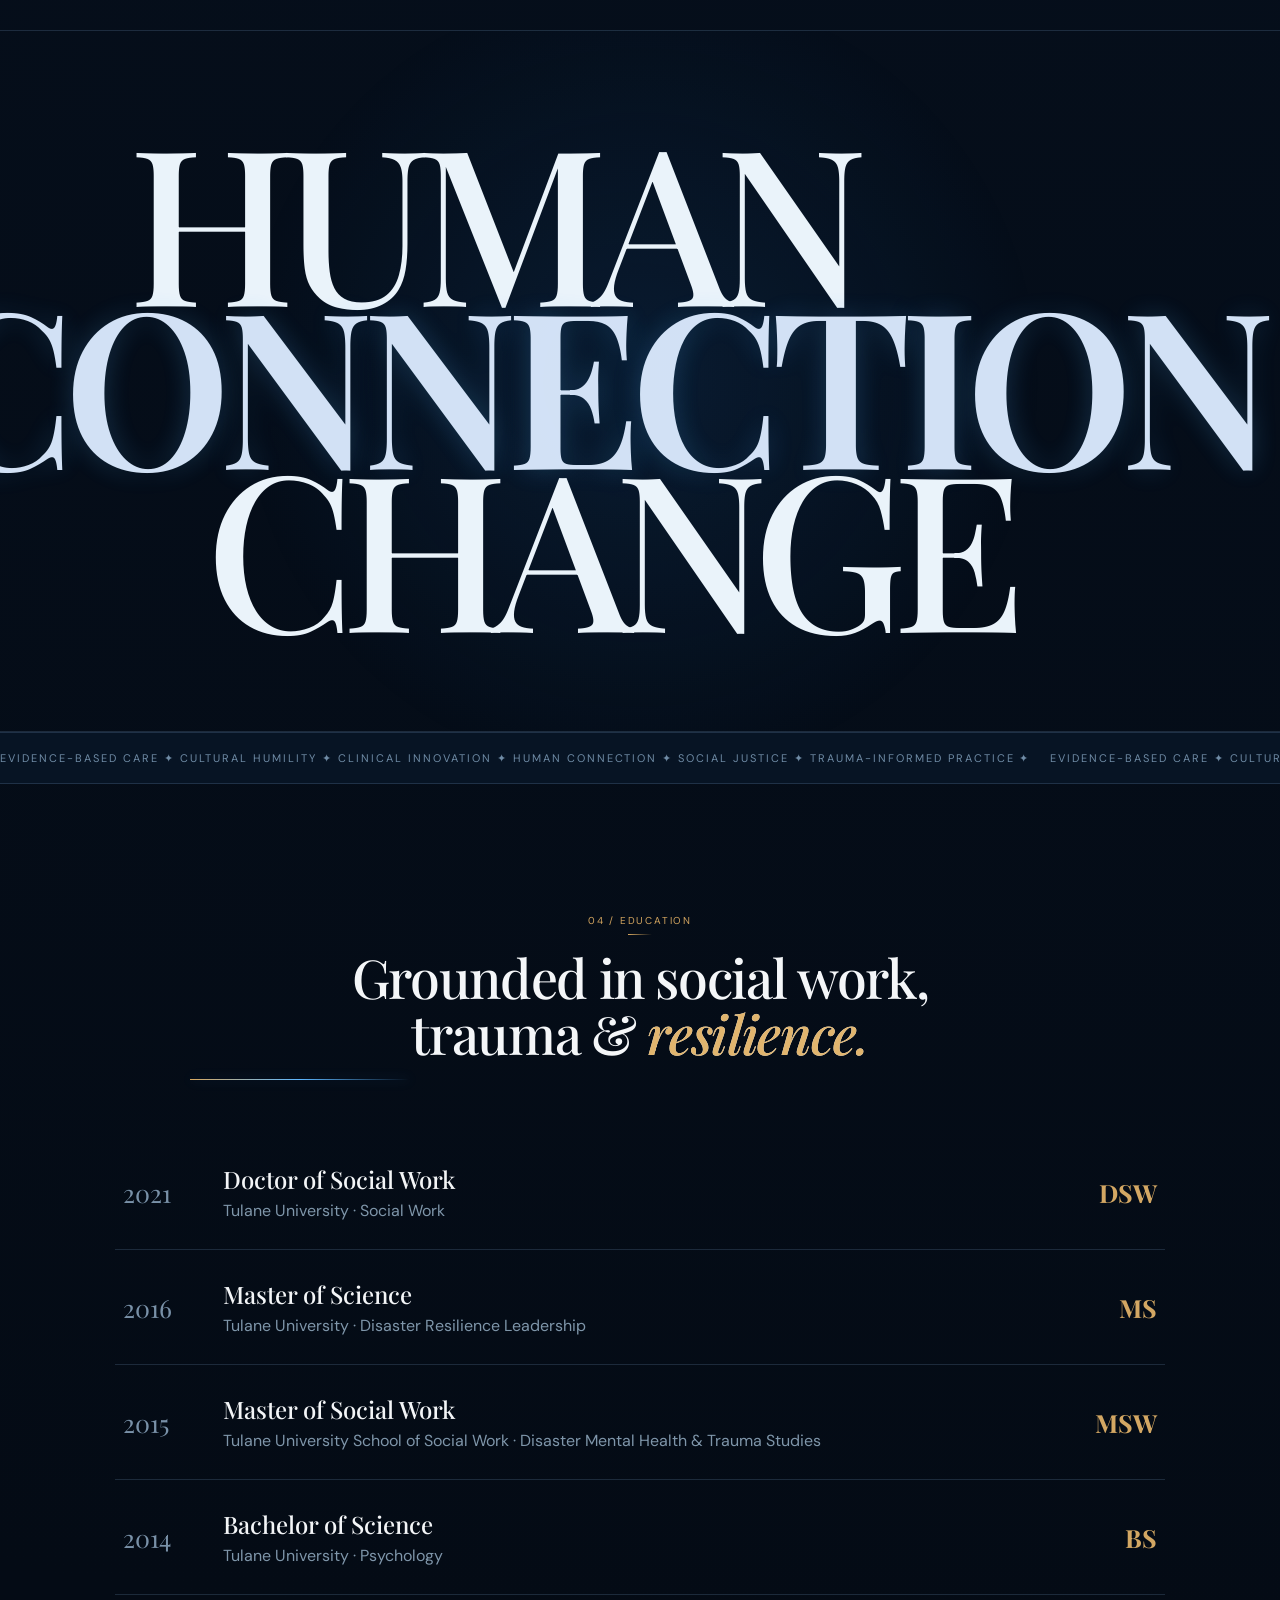
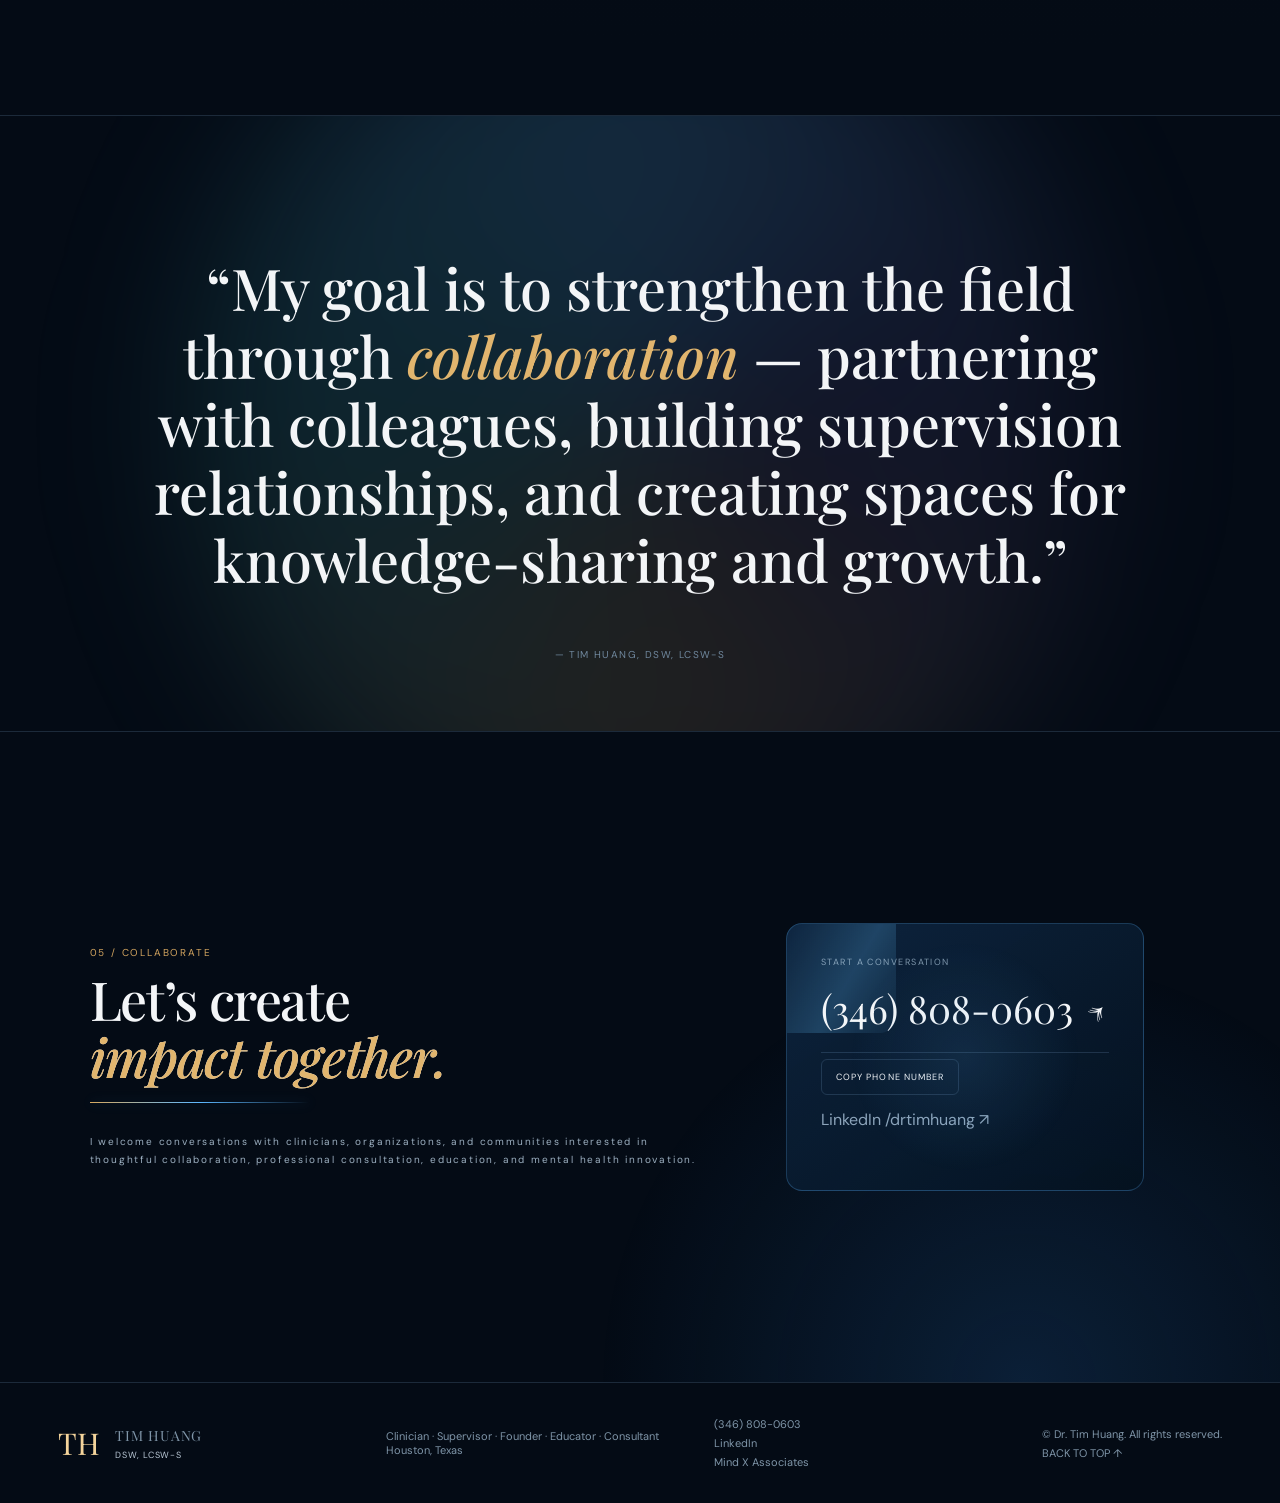
==== commit 2d93b8e2: "updated" ====
--- a/index.html
+++ b/index.html
@@ -1,8 +1,8 @@
-<!doctype html><html lang="en"><head><meta charset="utf-8"><meta name="viewport" content="width=device-width,initial-scale=1"><title>Tim Huang, DSW, LCSW-S</title><meta name="description" content="Tim Huang, DSW, LCSW-S — clinician, supervisor, founder, educator and consultant working across mental health, culture, trauma-informed care and professional development."><meta name="theme-color" content="#07111f"><link rel="alternate" hreflang="zh-CN" href="zh.html"><link rel="stylesheet" href="style.css?v=signature-v4-6"><link rel="stylesheet" href="motion.css?v=signature-v4-6"></head><body><div class="preloader" aria-hidden="true"><div class="preloader-mark">TH</div><div class="preloader-line"><i></i></div></div><div class="noise"></div><div class="cursor-label">VIEW</div>
+<!doctype html><html lang="en"><head><meta charset="utf-8"><meta name="viewport" content="width=device-width,initial-scale=1"><title>Tim Huang, DSW, LCSW-S</title><meta name="description" content="Tim Huang, DSW, LCSW-S — clinician, supervisor, founder, educator and consultant working across mental health, culture, trauma-informed care and professional development."><meta name="theme-color" content="#07111f"><link rel="alternate" hreflang="zh-CN" href="zh.html"><link rel="stylesheet" href="style.css?v=signature-v4-7"><link rel="stylesheet" href="motion.css?v=signature-v4-7"></head><body><div class="preloader" aria-hidden="true"><div class="preloader-mark">TH</div><div class="preloader-line"><i></i></div></div><div class="noise"></div><div class="cursor-label">VIEW</div>
 <canvas id="stars" aria-hidden="true"></canvas><div class="cursor-dot"></div><div class="cursor-ring"></div><div class="progress"></div>
 <header class="nav"><a class="brand magnetic" href="#top"><span class="monogram">TH</span><span>TIM HUANG<small>DSW, LCSW-S</small></span></a><nav><a href="#about">About</a><a href="#expertise">Expertise</a><a href="#journey">Journey</a><a href="#education">Education</a><a href="#contact">Collaborate</a></nav><a class="lang magnetic" href="zh.html">EN <i>/</i> 中文</a></header>
 <main id="top">
-<section class="hero"><div class="hero-grid"></div><div class="hero-coordinates">29.7604° N &nbsp; 95.3698° W</div><div class="hero-copy" data-reveal><div class="kicker"><span></span>CLINICIAN · SUPERVISOR · CONSULTANT · EDUCATOR</div><h1>Mental Health.<br>Human Connection.<br><em>Meaningful Change.</em></h1><p>I integrate evidence-based care, cultural humility, and clinical innovation to support individuals, clinicians, and communities to thrive.</p><div class="actions"><a class="btn primary magnetic" href="#contact">LET'S CONNECT <b>→</b></a><a class="btn ghost magnetic" href="#journey">EXPLORE MY WORK <b>↓</b></a></div></div>
+<section class="hero"><div class="hero-grid"></div><div class="hero-coordinates">29.7604° N &nbsp; 95.3698° W</div><div class="hero-copy" data-reveal><div class="kicker"><span></span>CLINICIAN · SUPERVISOR · CONSULTANT · EDUCATOR</div><h1><span class="hero-line">Mental Health.</span><br><span class="hero-line">Human Connection.</span><br><em class="hero-line hero-accent"><span class="hero-word">Meaningful</span> <span class="hero-word">Change.</span></em></h1><p>I integrate evidence-based care, cultural humility, and clinical innovation to support individuals, clinicians, and communities to thrive.</p><div class="actions"><a class="btn primary magnetic" href="#contact">LET'S CONNECT <b>→</b></a><a class="btn ghost magnetic" href="#journey">EXPLORE MY WORK <b>↓</b></a></div></div>
 <div class="portrait-stage" data-reveal><div class="orbit o1"></div><div class="orbit o2"></div><div class="orbit o3"></div><div class="portrait-glow"></div><div class="portrait-index">01 — HUMAN / CLINICAL / SYSTEMS</div><div class="portrait-wrap"><img src="assets/tim-huang-profile.jpg" alt="Tim Huang, DSW, LCSW-S"></div><div class="signature">Dr. Tim Huang</div><div class="founder">FOUNDER OF<br><b>MIND X ASSOCIATES</b></div></div>
 <div class="social-rail"><a href="https://www.linkedin.com/in/drtimhuang" aria-label="LinkedIn">in</a><a href="tel:+13468080603" aria-label="Phone">⌕</a></div><a class="scroll-cue" href="#about"><span>SCROLL</span><i>↓</i></a></section>
 <section id="about" class="intro section"><div class="section-tag" data-reveal>01 / ABOUT</div><div class="intro-copy" data-reveal><p class="eyebrow">A CLINICAL PRACTICE WITH A SYSTEMS PERSPECTIVE</p><h2>Care can be rigorous<br>and deeply <em>human.</em></h2><p class="big">I’m a Licensed Clinical Social Worker and Council-Approved Supervisor based in Houston. I founded Mind X Associates to advance trauma-informed, evidence-based, and culturally responsive care.</p><p>My work spans psychotherapy, clinical supervision, professional consultation, education, and community building. I bring an intersectional lens to how culture, systems, identity, and lived experience shape mental health and the practice of care.</p></div><div class="about-side" data-reveal><div class="glass-card"><span>BASED IN</span><b>Houston, Texas</b></div><div class="glass-card"><span>LANGUAGES</span><b>English · 中文</b></div><div class="glass-card"><span>FOCUS</span><b>Clinical work + systems change</b></div></div></section>
@@ -23,4 +23,4 @@
 <article class="degree" data-reveal><span>2021</span><div><h3>Doctor of Social Work</h3><p>Tulane University · Social Work</p></div><b>DSW</b></article><article class="degree" data-reveal><span>2016</span><div><h3>Master of Science</h3><p>Tulane University · Disaster Resilience Leadership</p></div><b>MS</b></article><article class="degree" data-reveal><span>2015</span><div><h3>Master of Social Work</h3><p>Tulane University School of Social Work · Disaster Mental Health & Trauma Studies</p></div><b>MSW</b></article><article class="degree" data-reveal><span>2014</span><div><h3>Bachelor of Science</h3><p>Tulane University · Psychology</p></div><b>BS</b></article></div></section>
 <section class="manifesto"><div class="manifesto-orb"></div><p data-reveal>“My goal is to strengthen the field through <em>collaboration</em> — partnering with colleagues, building supervision relationships, and creating spaces for knowledge-sharing and growth.”</p><span>— TIM HUANG, DSW, LCSW-S</span></section>
 <section id="contact" class="contact section"><div class="contact-copy" data-reveal><p>05 / COLLABORATE</p><h2>Let’s create<br><em>impact together.</em></h2><p>I welcome conversations with clinicians, organizations, and communities interested in thoughtful collaboration, professional consultation, education, and mental health innovation.</p></div><div class="contact-panel tilt" data-reveal><span>START A CONVERSATION</span><a class="phone magnetic" href="tel:+13468080603">(346) 808-0603 <b>↗</b></a><button class="copy magnetic" data-copy="(346) 808-0603">COPY PHONE NUMBER</button><a href="https://www.linkedin.com/in/drtimhuang">LinkedIn /drtimhuang ↗</a><small class="copy-status"></small></div></section>
-</main><footer><a class="brand" href="#top"><span class="monogram">TH</span><span>TIM HUANG<small>DSW, LCSW-S</small></span></a><p>Clinician · Supervisor · Founder · Educator · Consultant<br>Houston, Texas</p><div><a href="tel:+13468080603">(346) 808-0603</a><a href="https://www.linkedin.com/in/drtimhuang">LinkedIn</a><a href="https://www.mindx.us">Mind X Associates</a></div><div class="footer-end"><span>© Dr. Tim Huang. All rights reserved.</span><a href="#top">BACK TO TOP ↑</a></div></footer><script src="main.js?v=signature-v4-6"></script></body></html>
+</main><footer><a class="brand" href="#top"><span class="monogram">TH</span><span>TIM HUANG<small>DSW, LCSW-S</small></span></a><p>Clinician · Supervisor · Founder · Educator · Consultant<br>Houston, Texas</p><div><a href="tel:+13468080603">(346) 808-0603</a><a href="https://www.linkedin.com/in/drtimhuang">LinkedIn</a><a href="https://www.mindx.us">Mind X Associates</a></div><div class="footer-end"><span>© Dr. Tim Huang. All rights reserved.</span><a href="#top">BACK TO TOP ↑</a></div></footer><script src="main.js?v=signature-v4-7"></script></body></html>
--- a/motion.css
+++ b/motion.css
@@ -66,3 +66,17 @@
 .hero h1 .word-space{width:.36em!important;min-width:.36em!important}
 .hero h1 em .word-space{width:.38em!important;min-width:.38em!important}
 @media(max-width:650px){.hero h1 .word-space{width:.34em!important;min-width:.34em!important}.hero h1 em .word-space{width:.36em!important;min-width:.36em!important}}
+
+
+/* V4.7 — line/word-level hero motion. Native kerning and whitespace are preserved. */
+.hero h1{letter-spacing:-.035em}
+.hero h1 .hero-line{display:inline-block;opacity:0;transform:translateY(26px) scale(.985);filter:blur(8px);will-change:transform,opacity,filter}
+.page-ready .hero h1 .hero-line{animation:heroLineReveal .9s cubic-bezier(.16,.8,.2,1) forwards}
+.page-ready .hero h1 .hero-line:nth-of-type(1){animation-delay:.38s}
+.page-ready .hero h1 .hero-line:nth-of-type(2){animation-delay:.56s}
+.page-ready .hero h1 .hero-accent{animation-delay:.74s}
+.hero h1 .hero-word{display:inline-block;letter-spacing:inherit}
+.hero h1 .hero-word + .hero-word{margin-left:.22em}
+@keyframes heroLineReveal{0%{opacity:0;transform:translateY(26px) scale(.985);filter:blur(8px)}70%{opacity:1;transform:translateY(-2px) scale(1);filter:blur(0)}100%{opacity:1;transform:none;filter:blur(0)}}
+@media(max-width:650px){.hero h1 .hero-word + .hero-word{margin-left:.20em}}
+@media(prefers-reduced-motion:reduce){.hero h1 .hero-line{opacity:1!important;transform:none!important;filter:none!important;animation:none!important}}
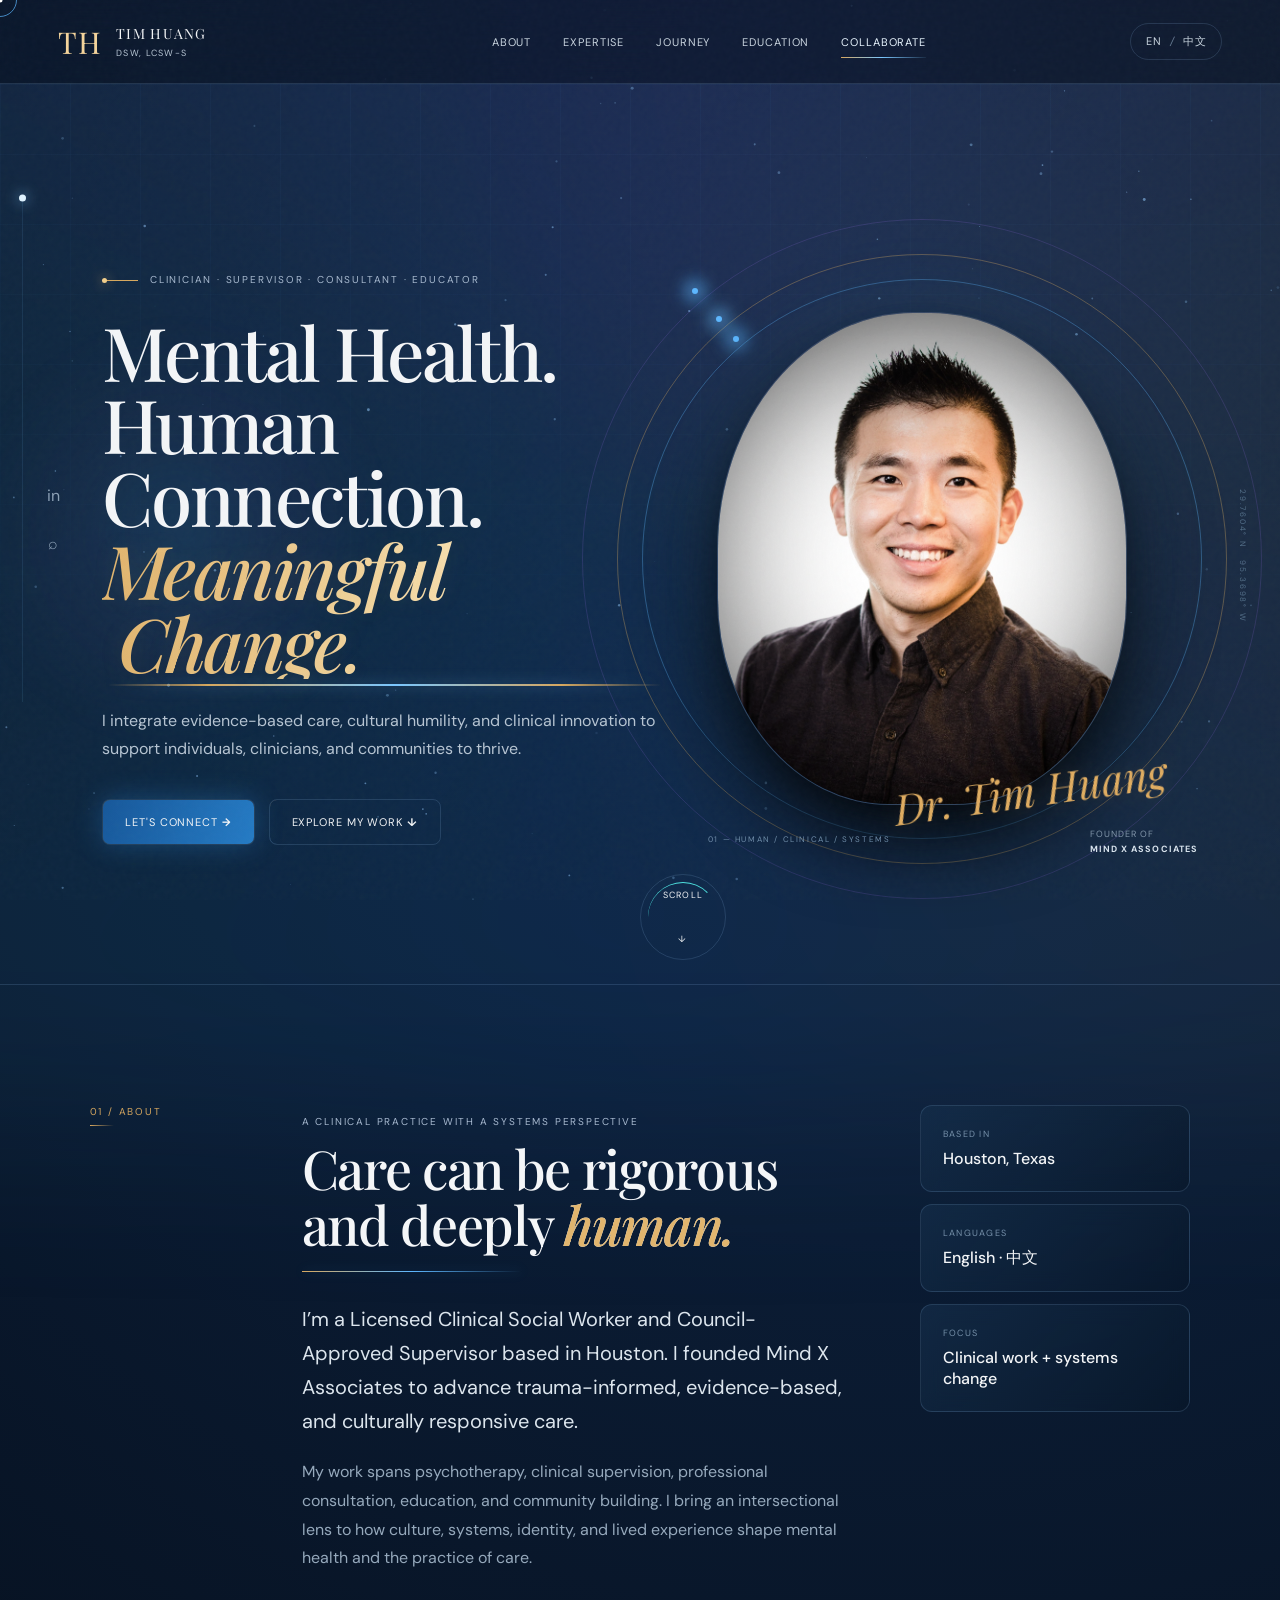
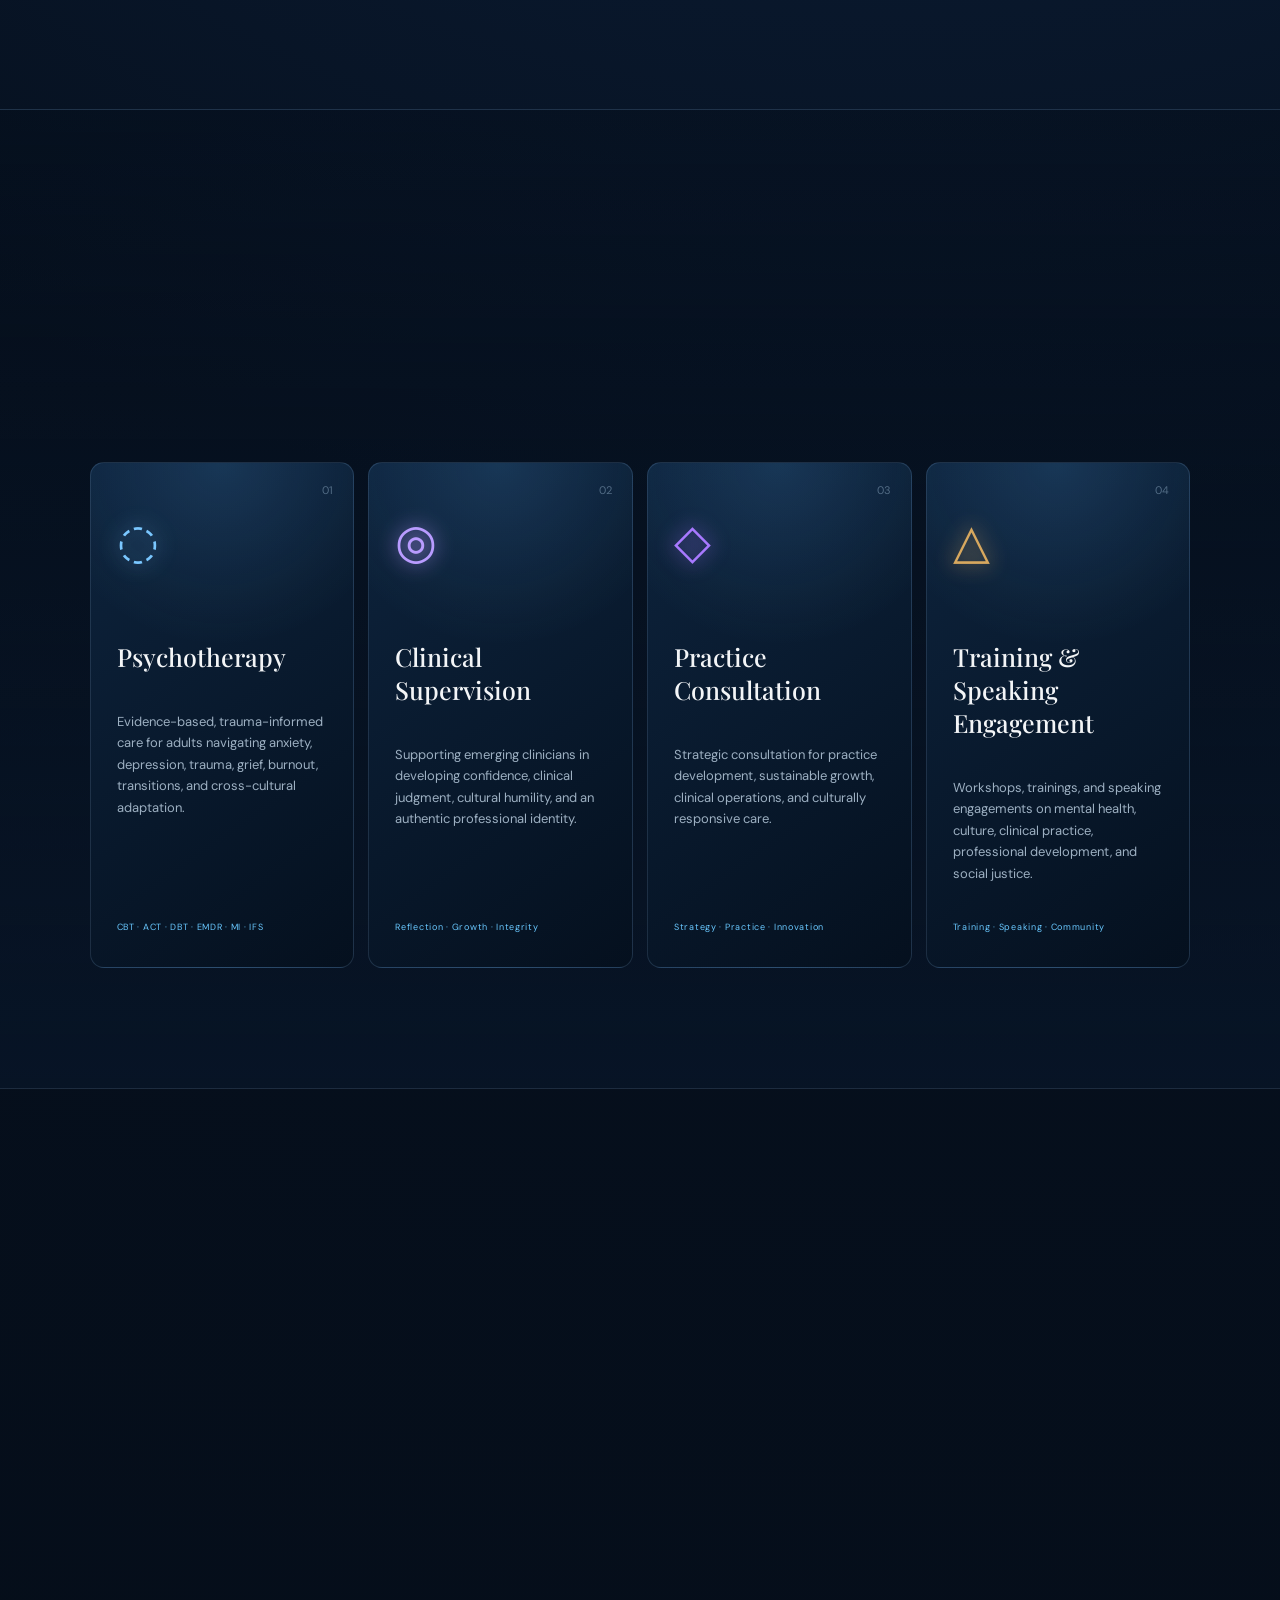
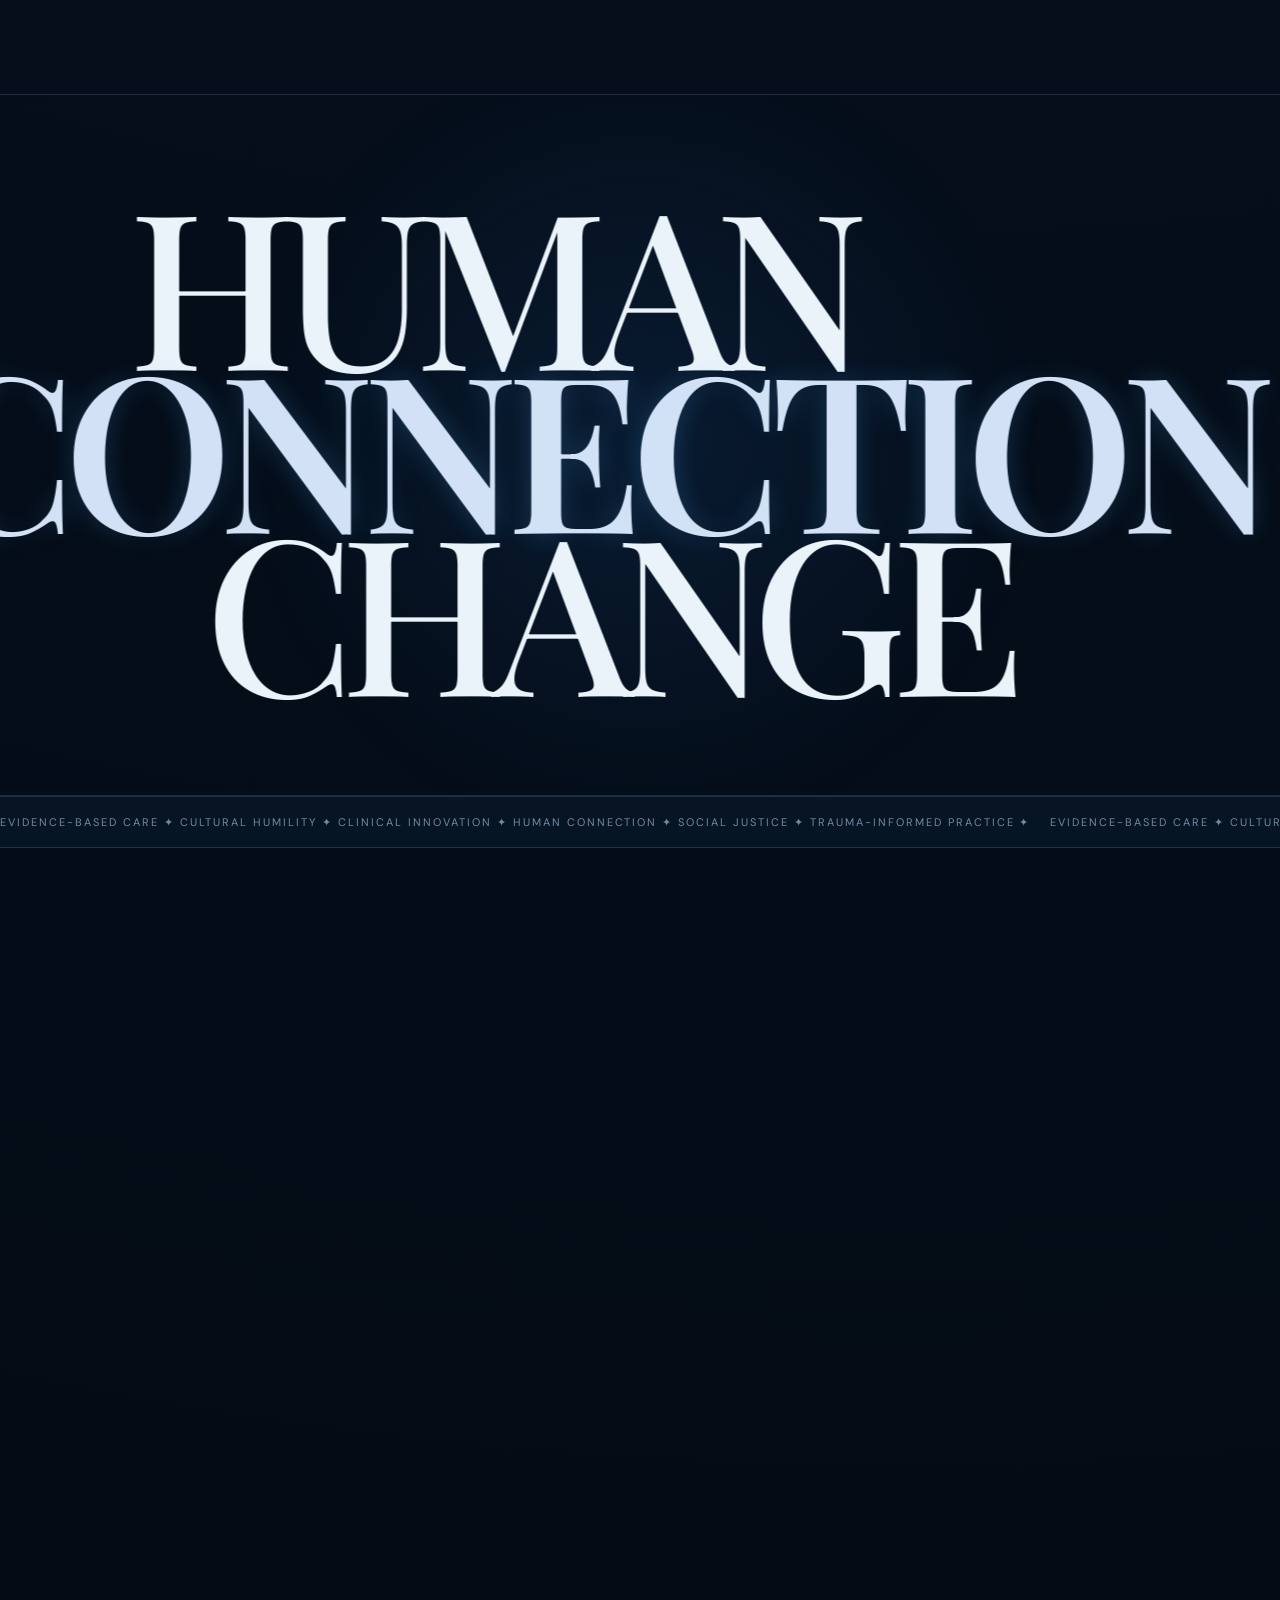
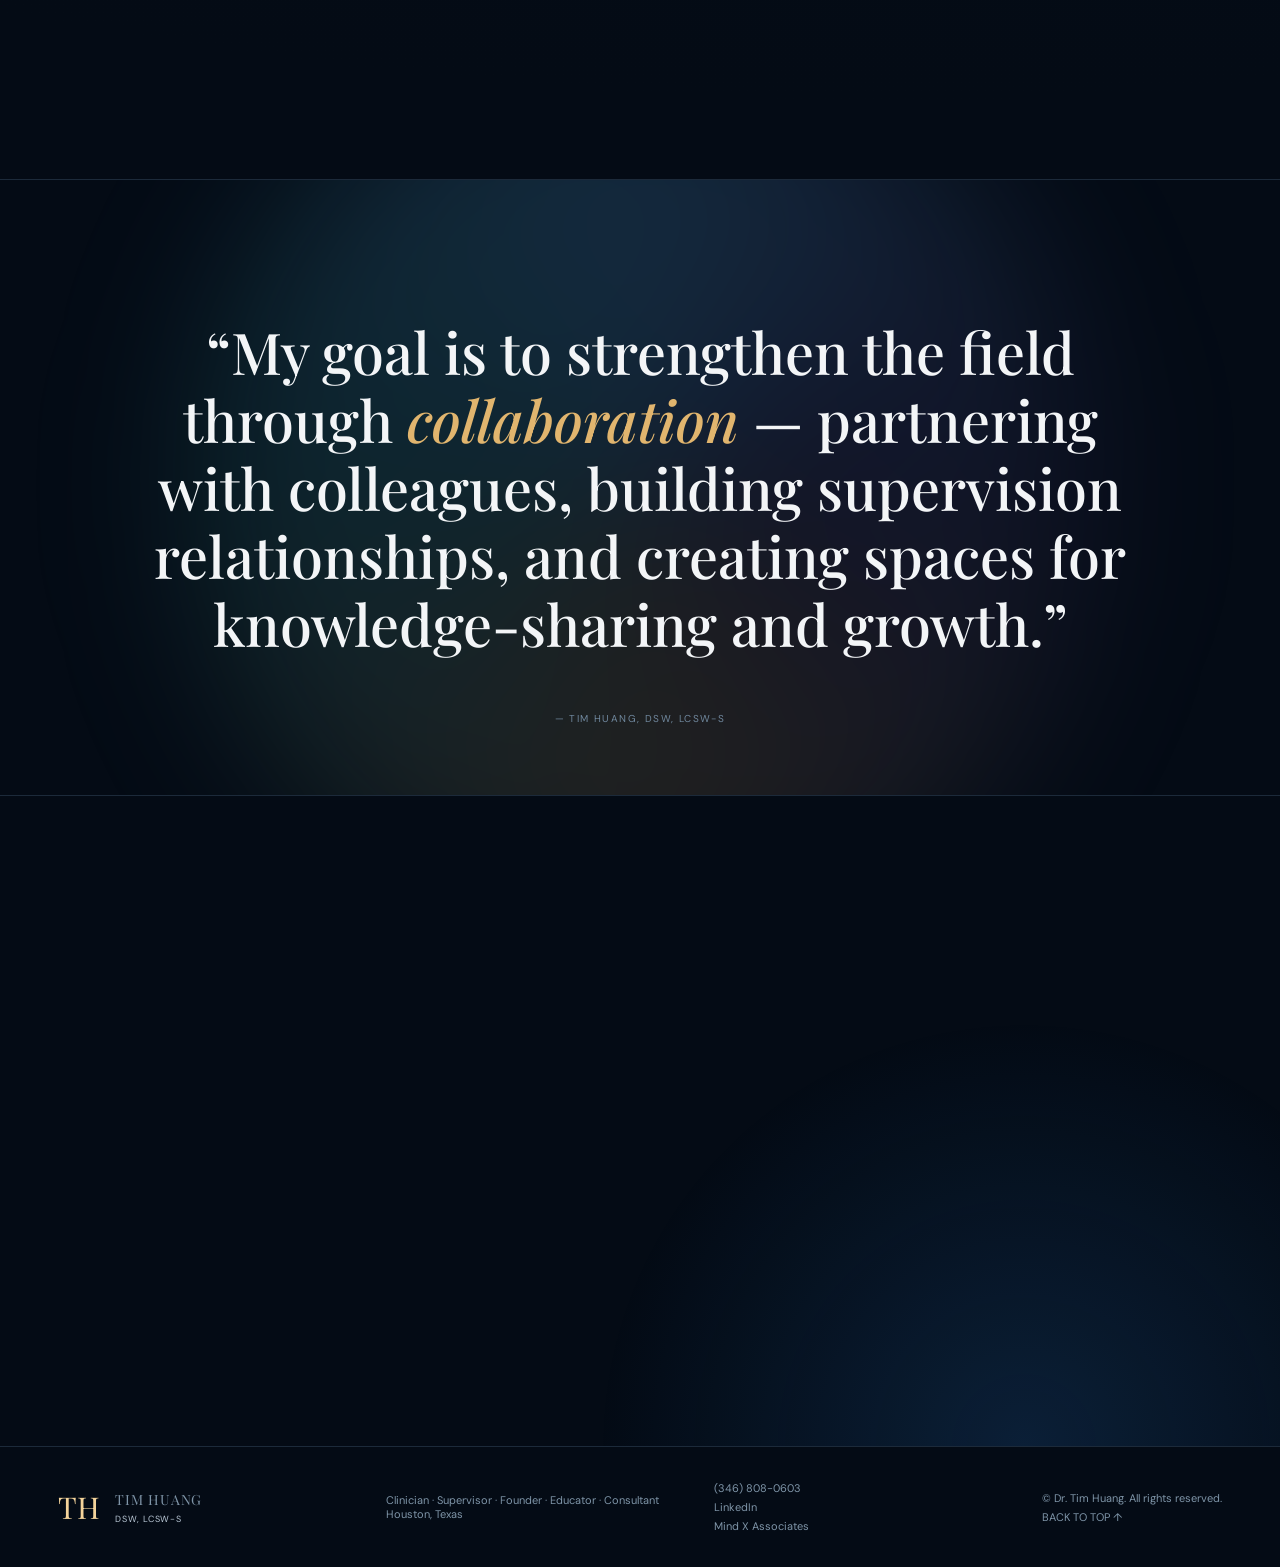
==== commit 02d9962e: "updated" ====
--- a/index.html
+++ b/index.html
@@ -1,4 +1,4 @@
-<!doctype html><html lang="en"><head><meta charset="utf-8"><meta name="viewport" content="width=device-width,initial-scale=1"><title>Tim Huang, DSW, LCSW-S</title><meta name="description" content="Tim Huang, DSW, LCSW-S — clinician, supervisor, founder, educator and consultant working across mental health, culture, trauma-informed care and professional development."><meta name="theme-color" content="#07111f"><link rel="alternate" hreflang="zh-CN" href="zh.html"><link rel="stylesheet" href="style.css?v=signature-v4-7"><link rel="stylesheet" href="motion.css?v=signature-v4-7"></head><body><div class="preloader" aria-hidden="true"><div class="preloader-mark">TH</div><div class="preloader-line"><i></i></div></div><div class="noise"></div><div class="cursor-label">VIEW</div>
+<!doctype html><html lang="en"><head><meta charset="utf-8"><meta name="viewport" content="width=device-width,initial-scale=1"><title>Tim Huang, DSW, LCSW-S</title><meta name="description" content="Tim Huang, DSW, LCSW-S — clinician, supervisor, founder, educator and consultant working across mental health, culture, trauma-informed care and professional development."><meta name="theme-color" content="#07111f"><meta name="robots" content="index,follow"><meta property="og:type" content="profile"><meta property="og:title" content="Tim Huang, DSW, LCSW-S"><meta property="og:description" content="Clinician, clinical supervisor, practice consultant, educator, and founder of Mind X Associates."><meta property="og:image" content="assets/tim-huang-profile.jpg"><meta name="twitter:card" content="summary_large_image"><link rel="alternate" hreflang="en" href="index.html"><link rel="alternate" hreflang="zh-CN" href="zh.html"><link rel="stylesheet" href="style.css?v=signature-v4-7"><link rel="stylesheet" href="motion.css?v=48-mobile-contact"><link rel="stylesheet" href="v5.css?v=signature-v5"></head><body><div class="preloader" aria-hidden="true"><div class="preloader-mark">TH</div><div class="preloader-line"><i></i></div></div><div class="noise"></div><div class="cursor-label">VIEW</div>
 <canvas id="stars" aria-hidden="true"></canvas><div class="cursor-dot"></div><div class="cursor-ring"></div><div class="progress"></div>
 <header class="nav"><a class="brand magnetic" href="#top"><span class="monogram">TH</span><span>TIM HUANG<small>DSW, LCSW-S</small></span></a><nav><a href="#about">About</a><a href="#expertise">Expertise</a><a href="#journey">Journey</a><a href="#education">Education</a><a href="#contact">Collaborate</a></nav><a class="lang magnetic" href="zh.html">EN <i>/</i> 中文</a></header>
 <main id="top">
@@ -23,4 +23,4 @@
 <article class="degree" data-reveal><span>2021</span><div><h3>Doctor of Social Work</h3><p>Tulane University · Social Work</p></div><b>DSW</b></article><article class="degree" data-reveal><span>2016</span><div><h3>Master of Science</h3><p>Tulane University · Disaster Resilience Leadership</p></div><b>MS</b></article><article class="degree" data-reveal><span>2015</span><div><h3>Master of Social Work</h3><p>Tulane University School of Social Work · Disaster Mental Health & Trauma Studies</p></div><b>MSW</b></article><article class="degree" data-reveal><span>2014</span><div><h3>Bachelor of Science</h3><p>Tulane University · Psychology</p></div><b>BS</b></article></div></section>
 <section class="manifesto"><div class="manifesto-orb"></div><p data-reveal>“My goal is to strengthen the field through <em>collaboration</em> — partnering with colleagues, building supervision relationships, and creating spaces for knowledge-sharing and growth.”</p><span>— TIM HUANG, DSW, LCSW-S</span></section>
 <section id="contact" class="contact section"><div class="contact-copy" data-reveal><p>05 / COLLABORATE</p><h2>Let’s create<br><em>impact together.</em></h2><p>I welcome conversations with clinicians, organizations, and communities interested in thoughtful collaboration, professional consultation, education, and mental health innovation.</p></div><div class="contact-panel tilt" data-reveal><span>START A CONVERSATION</span><a class="phone magnetic" href="tel:+13468080603">(346) 808-0603 <b>↗</b></a><button class="copy magnetic" data-copy="(346) 808-0603">COPY PHONE NUMBER</button><a href="https://www.linkedin.com/in/drtimhuang">LinkedIn /drtimhuang ↗</a><small class="copy-status"></small></div></section>
-</main><footer><a class="brand" href="#top"><span class="monogram">TH</span><span>TIM HUANG<small>DSW, LCSW-S</small></span></a><p>Clinician · Supervisor · Founder · Educator · Consultant<br>Houston, Texas</p><div><a href="tel:+13468080603">(346) 808-0603</a><a href="https://www.linkedin.com/in/drtimhuang">LinkedIn</a><a href="https://www.mindx.us">Mind X Associates</a></div><div class="footer-end"><span>© Dr. Tim Huang. All rights reserved.</span><a href="#top">BACK TO TOP ↑</a></div></footer><script src="main.js?v=signature-v4-7"></script></body></html>
+</main><footer><a class="brand" href="#top"><span class="monogram">TH</span><span>TIM HUANG<small>DSW, LCSW-S</small></span></a><p>Clinician · Supervisor · Founder · Educator · Consultant<br>Houston, Texas</p><div><a href="tel:+13468080603">(346) 808-0603</a><a href="https://www.linkedin.com/in/drtimhuang">LinkedIn</a><a href="https://www.mindx.us">Mind X Associates</a></div><div class="footer-end"><span>© Dr. Tim Huang. All rights reserved.</span><a href="#top">BACK TO TOP ↑</a></div></footer><script src="main.js?v=48-mobile-contact"></script><script src="v5.js?v=signature-v5"></script></body></html>
--- a/motion.css
+++ b/motion.css
@@ -80,3 +80,41 @@
 @keyframes heroLineReveal{0%{opacity:0;transform:translateY(26px) scale(.985);filter:blur(8px)}70%{opacity:1;transform:translateY(-2px) scale(1);filter:blur(0)}100%{opacity:1;transform:none;filter:blur(0)}}
 @media(max-width:650px){.hero h1 .hero-word + .hero-word{margin-left:.20em}}
 @media(prefers-reduced-motion:reduce){.hero h1 .hero-line{opacity:1!important;transform:none!important;filter:none!important;animation:none!important}}
+
+/* V4.8 — mobile-first contact section refinement */
+@media (max-width:650px){
+  .contact{display:block;padding-left:20px;padding-right:20px}
+  .contact-copy{max-width:100%;margin-bottom:30px}
+  .contact-copy h2{font-size:clamp(38px,12vw,54px);line-height:1.04;overflow-wrap:anywhere}
+  .contact-copy>p:last-child{font-size:14px;line-height:1.7;letter-spacing:0;max-width:34rem}
+  .contact-panel{box-sizing:border-box;width:100%;max-width:100%;min-width:0;margin:0;padding:24px 20px;border-radius:16px;display:flex;flex-direction:column;align-items:flex-start;gap:12px;overflow:hidden}
+  .contact-panel>span{font-size:9px;letter-spacing:.14em;line-height:1.4}
+  .contact-panel .phone{display:flex;width:100%;align-items:center;justify-content:space-between;gap:10px;margin:2px 0 0;font-size:clamp(24px,8vw,32px);line-height:1.15;letter-spacing:-.025em;white-space:nowrap}
+  .contact-panel .phone b{flex:0 0 auto;font-size:.72em}
+  .contact-panel .copy{display:block;width:100%;max-width:100%;margin:0;padding:13px 14px;text-align:center;white-space:normal;border-radius:8px}
+  .contact-panel>a:not(.phone){display:block;width:100%;max-width:100%;font-size:12px;line-height:1.5;overflow-wrap:anywhere;word-break:break-word}
+  .contact-panel .copy-status{min-height:1.2em;font-size:10px}
+  .contact-panel:hover{transform:none}
+}
+@media (max-width:380px){
+  .contact{padding-left:16px;padding-right:16px}
+  .contact-panel{padding:22px 16px}
+  .contact-panel .phone{font-size:clamp(22px,7.4vw,28px)}
+}
+
+/* V4.8 - mobile-first contact section refinement */
+@media (max-width:650px){
+.contact{display:block;padding-left:20px;padding-right:20px}
+.contact-copy{max-width:100%;margin-bottom:30px}
+.contact-copy h2{font-size:clamp(38px,12vw,54px);line-height:1.04;overflow-wrap:anywhere}
+.contact-copy>p:last-child{font-size:14px;line-height:1.7;letter-spacing:0;max-width:34rem}
+.contact-panel{box-sizing:border-box;width:100%;max-width:100%;min-width:0;margin:0;padding:24px 20px;border-radius:16px;display:flex;flex-direction:column;align-items:flex-start;gap:12px;overflow:hidden}
+.contact-panel>span{font-size:9px;letter-spacing:.14em;line-height:1.4}
+.contact-panel .phone{display:flex;width:100%;align-items:center;justify-content:space-between;gap:10px;margin:2px 0 0;font-size:clamp(24px,8vw,32px);line-height:1.15;letter-spacing:-.025em;white-space:nowrap}
+.contact-panel .phone b{flex:0 0 auto;font-size:.72em}
+.contact-panel .copy{display:block;width:100%;max-width:100%;margin:0;padding:13px 14px;text-align:center;white-space:normal;border-radius:8px}
+.contact-panel>a:not(.phone){display:block;width:100%;max-width:100%;font-size:12px;line-height:1.5;overflow-wrap:anywhere;word-break:break-word}
+.contact-panel .copy-status{min-height:1.2em;font-size:10px}
+.contact-panel:hover{transform:none}
+}
+@media (max-width:380px){.contact{padding-left:16px;padding-right:16px}.contact-panel{padding:22px 16px}.contact-panel .phone{font-size:clamp(22px,7.4vw,28px)}}
--- a/v5.css
+++ b/v5.css
@@ -0,0 +1,55 @@
+/* Signature V5 — mobile-first interaction, navigation, continuity, performance */
+:root{--v5line:linear-gradient(90deg,#d7a85f,#7ac7ff 48%,rgba(122,199,255,.08))}
+html{scroll-padding-top:92px}.nav nav a{position:relative}.nav nav a::after{content:"";position:absolute;left:0;right:100%;bottom:-9px;height:1px;background:var(--v5line);transition:right .45s ease}.nav nav a.active{color:#e8f5ff}.nav nav a.active::after{right:0}
+.mobile-menu-btn{display:none;border:1px solid rgba(122,199,255,.22);background:rgba(7,17,31,.7);color:#e9f4ff;width:42px;height:42px;border-radius:50%;place-items:center;font-size:18px;cursor:pointer}.mobile-drawer{display:none}
+.section{content-visibility:auto;contain-intrinsic-size:900px}.hero{content-visibility:visible}
+/* page-spanning connection line */
+.connection-thread{position:fixed;z-index:8;left:22px;top:22%;height:56%;width:1px;background:rgba(122,199,255,.10);pointer-events:none}.connection-thread i{display:block;width:1px;height:var(--thread,0%);background:linear-gradient(#d7a85f,#7ac7ff,#9f8cff);box-shadow:0 0 12px rgba(122,199,255,.5);transition:height .12s linear}.connection-thread b{position:absolute;left:-3px;top:var(--thread,0%);width:7px;height:7px;border-radius:50%;background:#dff3ff;box-shadow:0 0 14px #7ac7ff;transform:translateY(-50%);transition:top .12s linear}
+/* tactile cards */
+.feature-card{transition:transform .55s cubic-bezier(.2,.8,.2,1),border-color .45s,box-shadow .45s}.feature-card:nth-child(1){--card-accent:#7ac7ff}.feature-card:nth-child(2){--card-accent:#b99cff}.feature-card:nth-child(3){--card-accent:#d7a85f}.feature-card:nth-child(4){--card-accent:#79d6d0}.feature-card .icon{color:var(--card-accent)}.feature-card:hover{box-shadow:0 26px 80px rgba(0,0,0,.35),0 0 40px color-mix(in srgb,var(--card-accent) 14%,transparent)}
+/* touch ripple */
+.touch-ripple{position:absolute;width:12px;height:12px;border-radius:50%;background:rgba(210,237,255,.28);transform:translate(-50%,-50%) scale(0);animation:v5Ripple .65s ease-out forwards;pointer-events:none;z-index:20}@keyframes v5Ripple{to{transform:translate(-50%,-50%) scale(18);opacity:0}}
+/* timeline stronger active state */
+.milestone.active{transform:translateY(-5px);border-color:rgba(122,199,255,.55);box-shadow:0 18px 50px rgba(0,0,0,.28),0 0 30px rgba(122,199,255,.09)}.timeline-detail{transition:opacity .35s,transform .5s cubic-bezier(.2,.8,.2,1)}
+/* closing cadence */
+.contact{position:relative}.contact::before{content:"";position:absolute;left:50%;top:0;width:min(72vw,900px);height:1px;transform:translateX(-50%);background:linear-gradient(90deg,transparent,rgba(122,199,255,.35),rgba(215,168,95,.35),transparent)}
+@media(max-width:900px){
+ .connection-thread{display:none}.nav{padding-left:18px!important;padding-right:18px!important}.nav>nav{display:none!important}.mobile-menu-btn{display:grid;margin-left:auto}.nav>.lang{margin-left:8px}
+ .mobile-drawer{display:flex;position:fixed;z-index:180;inset:0;background:rgba(3,9,20,.94);backdrop-filter:blur(22px);padding:110px 28px 40px;flex-direction:column;gap:5px;opacity:0;visibility:hidden;transform:translateY(-12px);transition:.45s cubic-bezier(.2,.8,.2,1)}.mobile-drawer.open{opacity:1;visibility:visible;transform:none}.mobile-drawer a{font-family:var(--serif);font-size:clamp(30px,9vw,52px);padding:10px 0;color:#edf6ff;border-bottom:1px solid rgba(122,199,255,.10)}.mobile-drawer small{margin-top:auto;color:#6f8da9;letter-spacing:.16em}
+ body.menu-open{overflow:hidden}
+ .hero{min-height:auto!important;padding-top:128px!important;padding-bottom:70px!important}.hero-copy{padding-top:0!important}.hero h1{font-size:clamp(47px,12.5vw,78px)!important;line-height:.91!important}.hero h1 .hero-word + .hero-word{margin-left:.18em}.hero-copy>p{max-width:34rem}.hero .actions{display:grid!important;grid-template-columns:1fr!important;width:100%;max-width:430px}.hero .btn{justify-content:space-between;width:100%}
+ .portrait-stage{margin-top:34px!important;transform:none!important}.hero-grid{transform:none!important}.social-rail,.hero-coordinates{display:none!important}
+ .feature-card{transform:none!important}.feature-card:active{transform:scale(.985)!important}.tilt{transform:none!important}
+ .contact{grid-template-columns:1fr!important;gap:36px!important}.contact-panel{box-sizing:border-box!important;width:100%!important;max-width:100%!important;min-width:0!important;padding:24px 20px!important;overflow:hidden}.contact-panel .phone{font-size:clamp(24px,8vw,36px)!important;white-space:nowrap!important;max-width:100%}.contact-panel .copy{width:100%!important;min-height:48px}.contact-panel>a:not(.phone){overflow-wrap:anywhere}
+}
+@media(max-width:430px){.nav .brand>span:last-child{display:none}.nav>.lang{font-size:10px}.hero{padding-left:18px!important;padding-right:18px!important}.hero h1{font-size:clamp(42px,12vw,58px)!important}.hero h1 .hero-word + .hero-word{margin-left:.16em}.contact-panel .phone{font-size:clamp(22px,7.4vw,31px)!important}.section{padding-left:18px!important;padding-right:18px!important}}
+@media(prefers-reduced-motion:reduce){html{scroll-behavior:auto!important}.connection-thread i,.connection-thread b{transition:none}.mobile-drawer{transition:none}.touch-ripple{display:none}}
+
+/* V5.1 — Expertise tag layout fix */
+.feature-card {
+  display: flex;
+  flex-direction: column;
+}
+.feature-card .icon {
+  flex: 0 0 auto;
+}
+.feature-card h3,
+.feature-card p {
+  flex: 0 0 auto;
+}
+.feature-card .tags {
+  position: static !important;
+  margin-top: auto;
+  padding-top: 24px;
+  line-height: 1.55;
+  min-height: 38px;
+  overflow-wrap: anywhere;
+}
+@media (max-width: 760px) {
+  .feature-card {
+    min-height: 0;
+  }
+  .feature-card .tags {
+    padding-top: 20px;
+  }
+}
